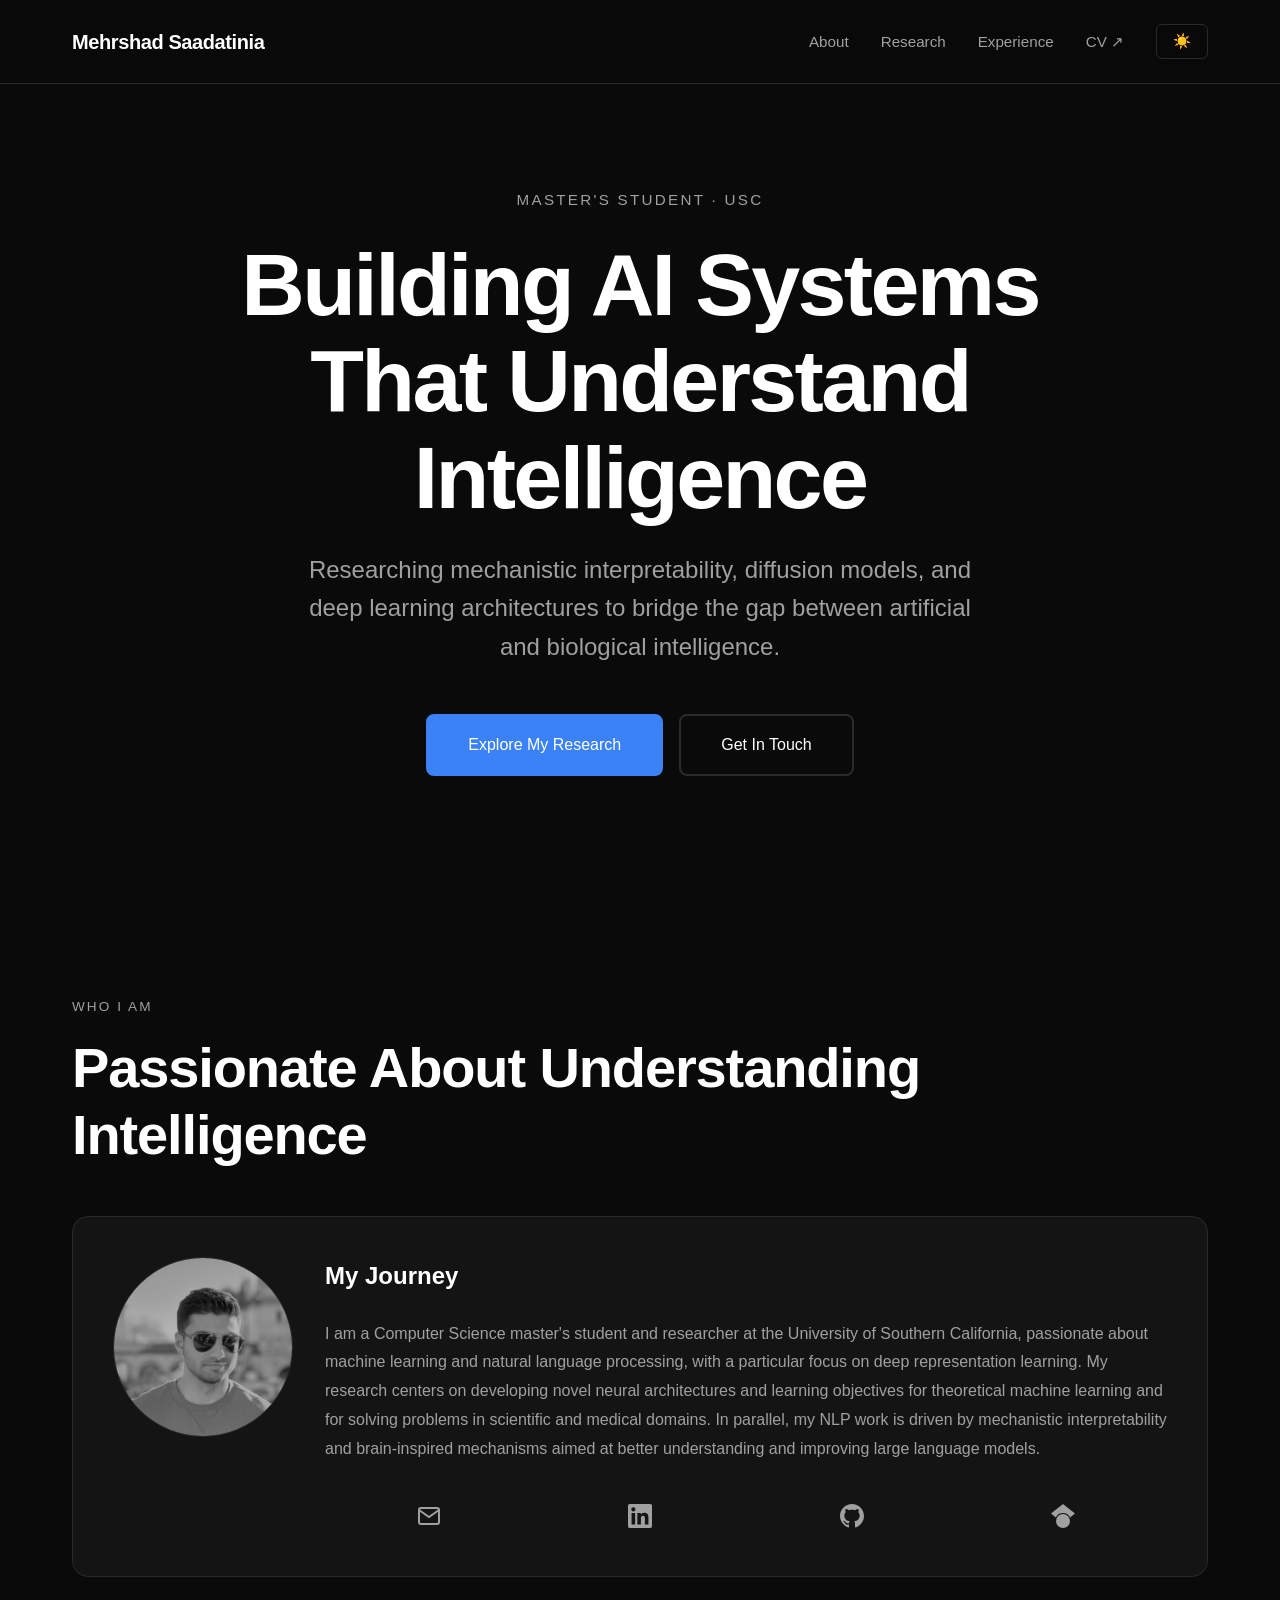
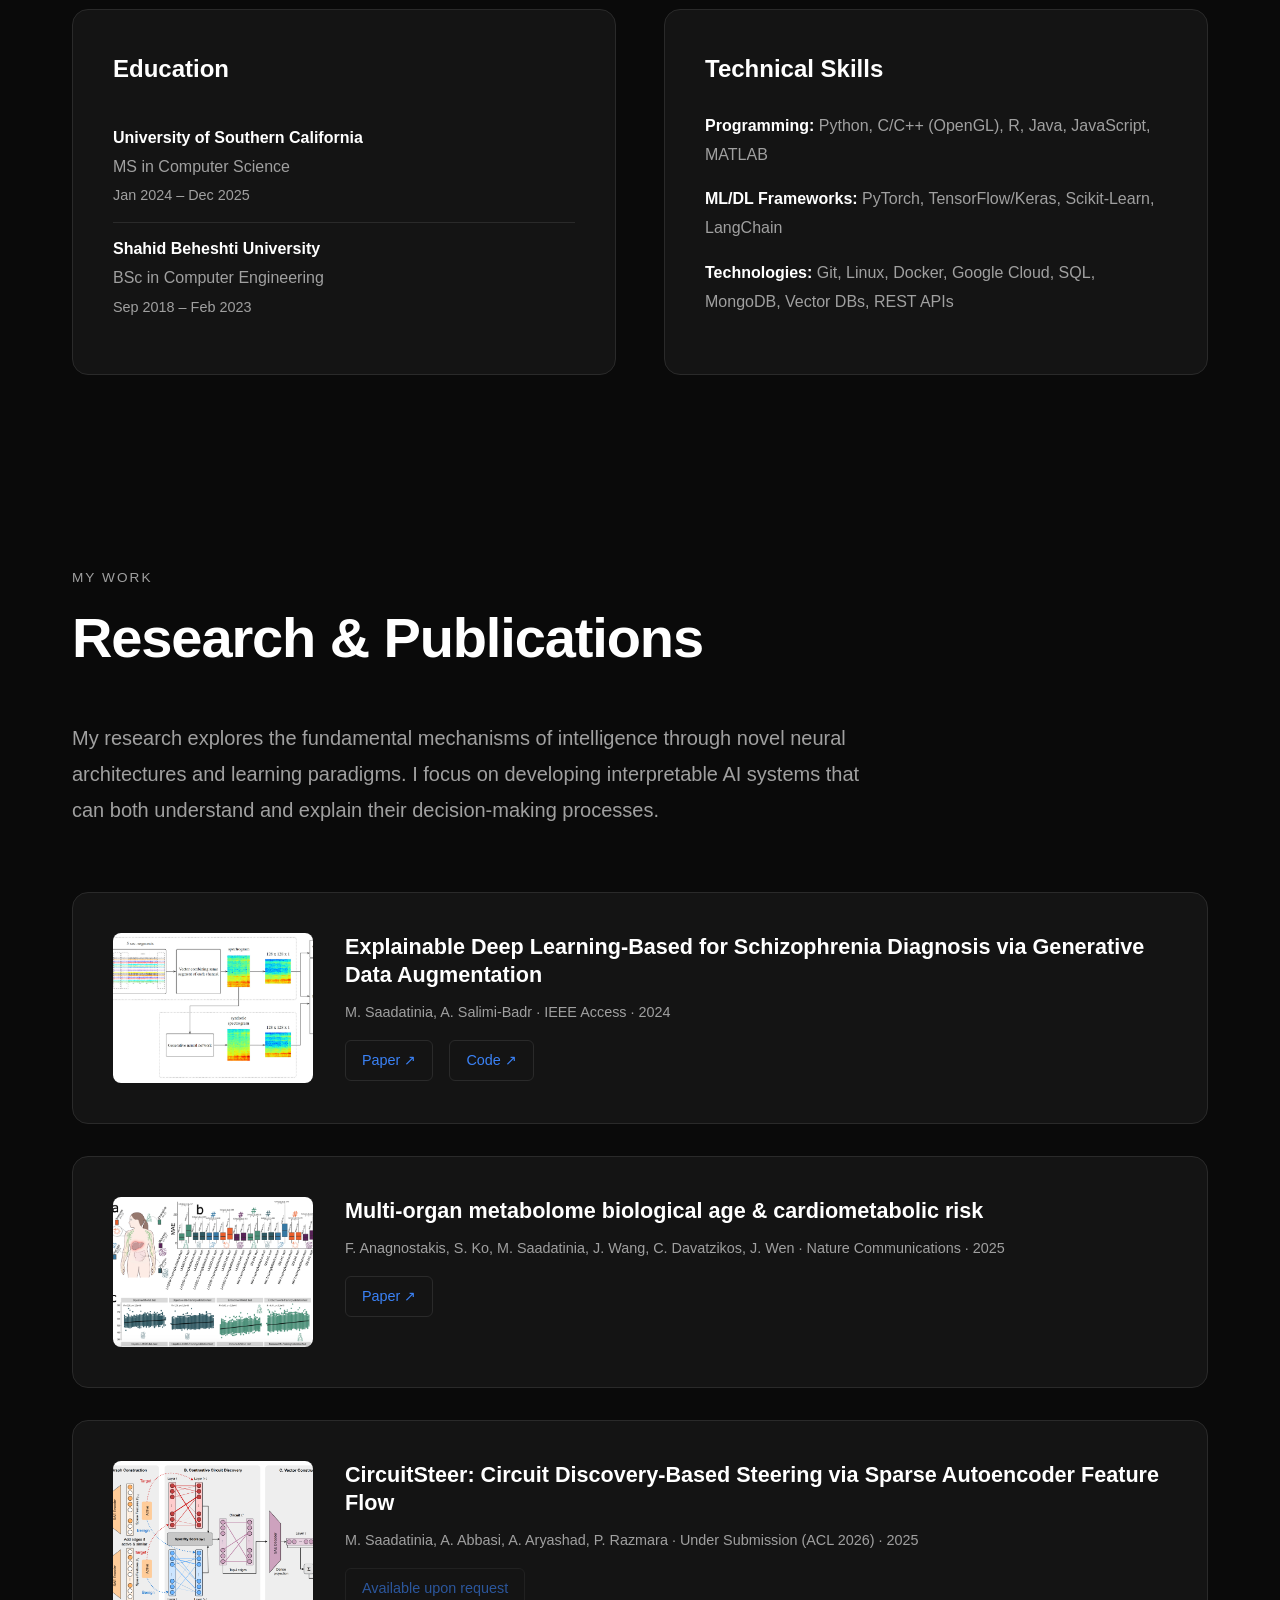
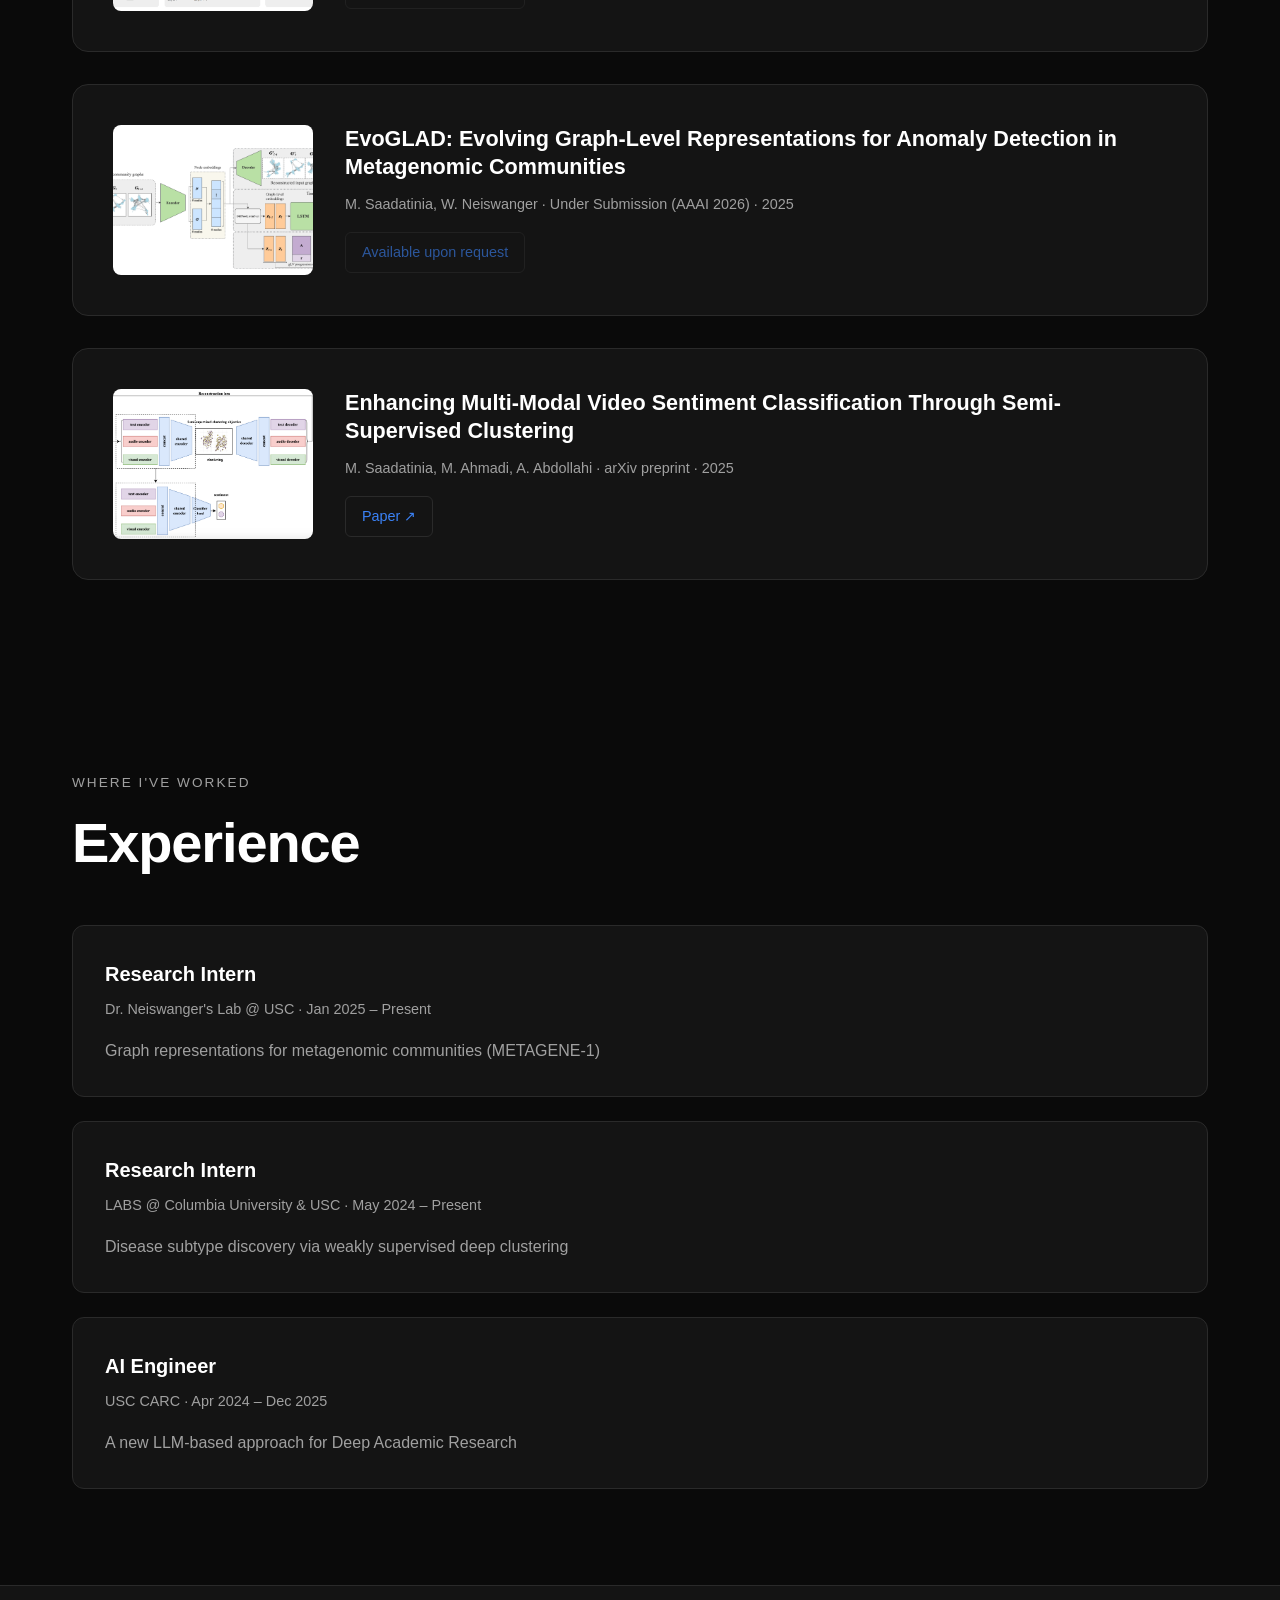
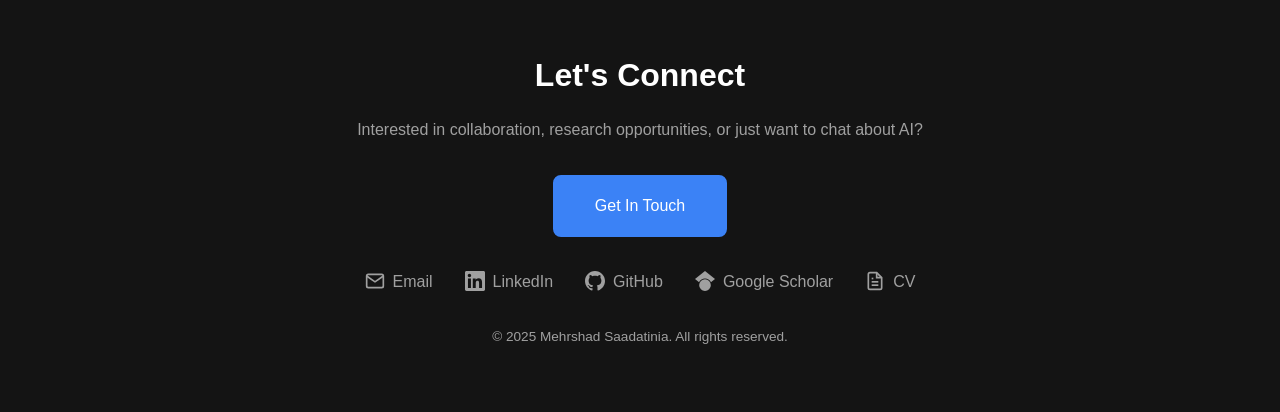
==== index.html @ a5a42f1a "edit" ====
<!doctype html>
<html lang="en">
<head>
  <meta charset="utf-8" />
  <meta name="viewport" content="width=device-width, initial-scale=1" />
  <title>Mehrshad Saadatinia - AI Researcher</title>
  <meta name="description" content="PhD student at USC working on mechanistic interpretability, diffusion models, and deep learning for healthcare." />
  <style>
    * {
      margin: 0;
      padding: 0;
      box-sizing: border-box;
    }

    :root {
      --bg: #0a0a0a;
      --bg-card: #141414;
      --text: #ffffff;
      --text-muted: #a0a0a0;
      --accent: #3b82f6;
      --border: #2a2a2a;
    }

    [data-theme="light"] {
      --bg: #ffffff;
      --bg-card: #f9fafb;
      --text: #0a0a0a;
      --text-muted: #6b7280;
      --accent: #2563eb;
      --border: #e5e7eb;
    }

    html {
      scroll-behavior: smooth;
    }

    body {
      background: var(--bg);
      color: var(--text);
      font-family: -apple-system, BlinkMacSystemFont, 'Segoe UI', Roboto, 'Helvetica Neue', Arial, sans-serif;
      line-height: 1.6;
      overflow-x: hidden;
    }

    /* Navigation */
    nav {
      position: fixed;
      top: 0;
      left: 0;
      right: 0;
      background: rgba(10, 10, 10, 0.95);
      backdrop-filter: blur(10px);
      border-bottom: 1px solid var(--border);
      z-index: 1000;
      padding: 1.5rem 0;
    }

    .nav-container {
      max-width: 1200px;
      margin: 0 auto;
      padding: 0 2rem;
      display: flex;
      justify-content: space-between;
      align-items: center;
    }

    .logo {
      font-size: 1.25rem;
      font-weight: 600;
      color: var(--text);
      text-decoration: none;
      letter-spacing: -0.02em;
    }

    .nav-links {
      display: flex;
      gap: 2rem;
      list-style: none;
    }

    .nav-links a {
      color: var(--text-muted);
      text-decoration: none;
      font-size: 0.95rem;
      transition: color 0.2s;
    }

    .nav-links a:hover {
      color: var(--text);
    }

    .theme-toggle {
      background: transparent;
      border: 1px solid var(--border);
      color: var(--text-muted);
      padding: 0.5rem 1rem;
      border-radius: 6px;
      cursor: pointer;
      font-size: 0.9rem;
      transition: all 0.3s;
      display: flex;
      align-items: center;
      gap: 0.5rem;
    }

    .theme-toggle:hover {
      color: var(--text);
      border-color: var(--text);
    }

    /* Hero Section */
    .hero {
      min-height: 100vh;
      display: flex;
      align-items: center;
      justify-content: center;
      padding: 8rem 2rem 4rem;
      text-align: center;
    }

    .hero-content {
      max-width: 900px;
    }

    .hero-label {
      color: var(--text-muted);
      font-size: 0.95rem;
      text-transform: uppercase;
      letter-spacing: 0.15em;
      margin-bottom: 1.5rem;
    }

    .hero h1 {
      font-size: clamp(3rem, 8vw, 5.5rem);
      font-weight: 700;
      line-height: 1.1;
      margin-bottom: 1.5rem;
      letter-spacing: -0.03em;
    }

    .hero-subtitle {
      font-size: clamp(1.1rem, 2.5vw, 1.5rem);
      color: var(--text-muted);
      line-height: 1.6;
      margin-bottom: 3rem;
      max-width: 700px;
      margin-left: auto;
      margin-right: auto;
    }

    .cta-buttons {
      display: flex;
      gap: 1rem;
      justify-content: center;
      flex-wrap: wrap;
    }

    .btn {
      padding: 1rem 2.5rem;
      font-size: 1rem;
      font-weight: 500;
      border-radius: 8px;
      text-decoration: none;
      transition: all 0.3s;
      display: inline-block;
    }

    .btn-primary {
      background: var(--accent);
      color: white;
      border: 2px solid var(--accent);
    }

    .btn-primary:hover {
      background: transparent;
      color: var(--accent);
    }

    .btn-secondary {
      background: transparent;
      color: var(--text);
      border: 2px solid var(--border);
    }

    .btn-secondary:hover {
      border-color: var(--text);
    }

    /* Section Styles */
    section {
      padding: 6rem 2rem;
      max-width: 1200px;
      margin: 0 auto;
    }

    .section-label {
      color: var(--text-muted);
      font-size: 0.85rem;
      text-transform: uppercase;
      letter-spacing: 0.15em;
      margin-bottom: 1rem;
    }

    .section-title {
      font-size: clamp(2rem, 5vw, 3.5rem);
      font-weight: 700;
      line-height: 1.2;
      margin-bottom: 3rem;
      letter-spacing: -0.02em;
    }

    /* About Section */
    .about-grid {
      display: grid;
      grid-template-columns: 1fr 1fr;
      gap: 3rem;
      margin-top: 3rem;
    }

    .about-card {
      background: var(--bg-card);
      border: 1px solid var(--border);
      border-radius: 16px;
      padding: 2.5rem;
    }

    .about-card h3 {
      font-size: 1.5rem;
      margin-bottom: 1.5rem;
      font-weight: 600;
    }

    .about-card p, .about-card ul {
      color: var(--text-muted);
      line-height: 1.8;
    }

    .about-card ul {
      list-style: none;
    }

    .about-card li {
      padding: 0.75rem 0;
      border-bottom: 1px solid var(--border);
    }

    .about-card li:last-child {
      border-bottom: none;
    }

    .about-card strong {
      color: var(--text);
    }

    .links-grid {
      display: grid;
      grid-template-columns: repeat(auto-fit, minmax(50px, 1fr));
      gap: 0.25rem;
      margin-top: 2rem;
      justify-items: center;
    }

    .link-chip {
      background: transparent;
      border: none;
      padding: 0.5rem;
      border-radius: 8px;
      text-align: center;
      text-decoration: none;
      color: var(--text-muted);
      font-size: 0.9rem;
      transition: all 0.3s;
      display: inline-flex;
      align-items: center;
      justify-content: center;
    }

    .link-chip:hover {
      color: var(--accent);
      transform: translateY(-2px);
    }

    .link-chip svg {
      flex-shrink: 0;
    }

    /* Research Section */
    .research-intro {
      font-size: 1.25rem;
      color: var(--text-muted);
      line-height: 1.8;
      margin-bottom: 4rem;
      max-width: 800px;
    }

    .publications-grid {
      display: grid;
      gap: 2rem;
    }

    .publication-card {
      background: var(--bg-card);
      border: 1px solid var(--border);
      border-radius: 16px;
      padding: 2.5rem;
      display: grid;
      grid-template-columns: 200px 1fr;
      gap: 2rem;
      transition: all 0.3s;
    }

    .publication-card:hover {
      border-color: var(--accent);
      transform: translateY(-4px);
    }

    .pub-thumbnail {
      width: 100%;
      height: 150px;
      object-fit: cover;
      border-radius: 8px;
      background: var(--bg);
    }

    .pub-content h3 {
      font-size: 1.35rem;
      margin-bottom: 0.75rem;
      line-height: 1.3;
    }

    .pub-meta {
      color: var(--text-muted);
      font-size: 0.9rem;
      margin-bottom: 1rem;
    }

    .pub-links {
      display: flex;
      gap: 1rem;
      flex-wrap: wrap;
    }

    .pub-link {
      color: var(--accent);
      text-decoration: none;
      font-size: 0.9rem;
      padding: 0.5rem 1rem;
      border: 1px solid var(--border);
      border-radius: 6px;
      transition: all 0.3s;
    }

    .pub-link:hover {
      border-color: var(--accent);
      background: rgba(59, 130, 246, 0.1);
    }

    /* Experience Section */
    .experience-grid {
      display: grid;
      gap: 1.5rem;
      margin-top: 3rem;
    }

    .experience-item {
      background: var(--bg-card);
      border: 1px solid var(--border);
      border-radius: 12px;
      padding: 2rem;
    }

    .experience-item h3 {
      font-size: 1.25rem;
      margin-bottom: 0.5rem;
    }

    .experience-meta {
      color: var(--text-muted);
      font-size: 0.9rem;
      margin-bottom: 1rem;
    }

    .experience-description {
      color: var(--text-muted);
      line-height: 1.7;
    }

    /* Footer */
    footer {
      background: var(--bg-card);
      border-top: 1px solid var(--border);
      padding: 4rem 2rem;
      text-align: center;
    }

    .footer-content {
      max-width: 1200px;
      margin: 0 auto;
    }

    .footer-title {
      font-size: 2rem;
      margin-bottom: 1rem;
    }

    .footer-subtitle {
      color: var(--text-muted);
      margin-bottom: 2rem;
    }

    .footer-links {
      display: flex;
      gap: 2rem;
      justify-content: center;
      flex-wrap: wrap;
      margin: 2rem 0;
      align-items: center;
    }

    .footer-links a {
      color: var(--text-muted);
      text-decoration: none;
      transition: color 0.3s;
      display: flex;
      align-items: center;
      gap: 0.5rem;
    }

    .footer-links a:hover {
      color: var(--accent);
    }

    .copyright {
      color: var(--text-muted);
      font-size: 0.85rem;
      margin-top: 2rem;
    }

    /* Mobile Responsive */
    @media (max-width: 768px) {
      .nav-links {
        display: none;
      }

      .theme-toggle {
        margin-left: auto;
      }

      .about-grid {
        grid-template-columns: 1fr;
      }

      .about-card > div[style*="grid-template-columns"] {
        grid-template-columns: 1fr !important;
        text-align: center;
      }

      .about-card img {
        margin: 0 auto;
        max-width: 150px;
      }

      .publication-card {
        grid-template-columns: 1fr;
      }

      .hero {
        padding: 6rem 1.5rem 3rem;
      }

      section {
        padding: 4rem 1.5rem;
      }

      .links-grid {
        grid-template-columns: repeat(2, 1fr);
      }
    }

    /* Smooth transitions */
    * {
      transition: background-color 0.3s, border-color 0.3s;
    }

    /* Scroll animations */
    @keyframes fadeInUp {
      from {
        opacity: 0;
        transform: translateY(30px);
      }
      to {
        opacity: 1;
        transform: translateY(0);
      }
    }

    .fade-in {
      animation: fadeInUp 0.8s ease-out;
    }
  </style>
</head>
<body>
  <!-- Navigation -->
  <nav>
    <div class="nav-container">
      <a href="#" class="logo">Mehrshad Saadatinia</a>
      <div style="display: flex; align-items: center; gap: 2rem;">
        <ul class="nav-links">
          <li><a href="#about">About</a></li>
          <li><a href="#research">Research</a></li>
          <li><a href="#experience">Experience</a></li>
          <li><a href="assets/CV_MehrshadSaadatinia.pdf" target="_blank">CV ↗</a></li>
        </ul>
        <button class="theme-toggle" id="themeToggle" aria-label="Toggle theme">
          <span id="themeIcon">☀️</span>
        </button>
      </div>
    </div>
  </nav>

  <!-- Hero Section -->
  <section class="hero">
    <div class="hero-content fade-in">
      <div class="hero-label">MASTER'S STUDENT · USC</div>
      <h1>Building AI Systems That Understand Intelligence</h1>
      <p class="hero-subtitle">
        Researching mechanistic interpretability, diffusion models, and deep learning architectures 
        to bridge the gap between artificial and biological intelligence.
      </p>
      <div class="cta-buttons">
        <a href="#research" class="btn btn-primary">Explore My Research</a>
        <a href="/cdn-cgi/l/email-protection#483b29292c293c2126083d3b2b662d2c3d" class="btn btn-secondary">Get In Touch</a>
      </div>
    </div>
  </section>

  <!-- About Section -->
  <section id="about">
    <div class="section-label">WHO I AM</div>
    <h2 class="section-title">Passionate About Understanding Intelligence</h2>
    
    <div class="about-grid">
      <div class="about-card" style="grid-column: 1 / -1;">
        <div style="display: grid; grid-template-columns: 180px 1fr; gap: 2rem; align-items: start;">
          <img src="assets/headshot.jpg" alt="Mehrshad Saadatinia" style="width: 100%; aspect-ratio: 1; object-fit: cover; border-radius: 50%; border: 1px solid var(--border); filter: grayscale(100%);" />
          <div>
            <h3 style="margin-top: 0;">My Journey</h3>
            <p>
              I am a Computer Science master's student and researcher at the University of Southern California, passionate about machine learning and natural language processing, with a particular focus on deep representation learning. My research centers on developing novel neural architectures and learning objectives for theoretical machine learning and for solving problems in scientific and medical domains. In parallel, my NLP work is driven by mechanistic interpretability and brain-inspired mechanisms aimed at better understanding and improving large language models.
            </p>
            <div class="links-grid">
              <a href="/cdn-cgi/l/email-protection#196a78787d786d7077596c6a7a377c7d6c" class="link-chip" title="Email">
                <svg width="24" height="24" viewBox="0 0 24 24" fill="none" stroke="currentColor" stroke-width="2">
                  <path d="M4 4h16c1.1 0 2 .9 2 2v12c0 1.1-.9 2-2 2H4c-1.1 0-2-.9-2-2V6c0-1.1.9-2 2-2z"></path>
                  <polyline points="22,6 12,13 2,6"></polyline>
                </svg>
              </a>
              <a href="https://www.linkedin.com/in/mehrshad-saadatinia-a1bb1b19a/" target="_blank" class="link-chip" title="LinkedIn">
                <svg width="24" height="24" viewBox="0 0 24 24" fill="currentColor">
                  <path d="M20.447 20.452h-3.554v-5.569c0-1.328-.027-3.037-1.852-3.037-1.853 0-2.136 1.445-2.136 2.939v5.667H9.351V9h3.414v1.561h.046c.477-.9 1.637-1.85 3.37-1.85 3.601 0 4.267 2.37 4.267 5.455v6.286zM5.337 7.433c-1.144 0-2.063-.926-2.063-2.065 0-1.138.92-2.063 2.063-2.063 1.14 0 2.064.925 2.064 2.063 0 1.139-.925 2.065-2.064 2.065zm1.782 13.019H3.555V9h3.564v11.452zM22.225 0H1.771C.792 0 0 .774 0 1.729v20.542C0 23.227.792 24 1.771 24h20.451C23.2 24 24 23.227 24 22.271V1.729C24 .774 23.2 0 22.222 0h.003z"/>
                </svg>
              </a>
              <a href="https://github.com/mehrshad-sdtn" target="_blank" class="link-chip" title="GitHub">
                <svg width="24" height="24" viewBox="0 0 24 24" fill="currentColor">
                  <path d="M12 0c-6.626 0-12 5.373-12 12 0 5.302 3.438 9.8 8.207 11.387.599.111.793-.261.793-.577v-2.234c-3.338.726-4.033-1.416-4.033-1.416-.546-1.387-1.333-1.756-1.333-1.756-1.089-.745.083-.729.083-.729 1.205.084 1.839 1.237 1.839 1.237 1.07 1.834 2.807 1.304 3.492.997.107-.775.418-1.305.762-1.604-2.665-.305-5.467-1.334-5.467-5.931 0-1.311.469-2.381 1.236-3.221-.124-.303-.535-1.524.117-3.176 0 0 1.008-.322 3.301 1.23.957-.266 1.983-.399 3.003-.404 1.02.005 2.047.138 3.006.404 2.291-1.552 3.297-1.23 3.297-1.23.653 1.653.242 2.874.118 3.176.77.84 1.235 1.911 1.235 3.221 0 4.609-2.807 5.624-5.479 5.921.43.372.823 1.102.823 2.222v3.293c0 .319.192.694.801.576 4.765-1.589 8.199-6.086 8.199-11.386 0-6.627-5.373-12-12-12z"/>
                </svg>
              </a>
              <a href="https://scholar.google.com/citations?user=ZZhMlLYAAAAJ&hl=en" target="_blank" class="link-chip" title="Google Scholar">
                <svg width="24" height="24" viewBox="0 0 24 24" fill="currentColor">
                  <path d="M12 24a7 7 0 1 1 0-14 7 7 0 0 1 0 14zm0-24L0 9.5l4.838 3.94A8 8 0 0 1 12 9a8 8 0 0 1 7.162 4.44L24 9.5z"/>
                </svg>
              </a>
            </div>
          </div>
        </div>
      </div>
    </div>

    <div class="about-grid" style="margin-top: 2rem;">
      <div class="about-card">
        <h3>Education</h3>
        <ul>
          <li>
            <strong>University of Southern California</strong><br>
            MS in Computer Science<br>
            <span style="color: var(--text-muted); font-size: 0.9rem;">Jan 2024 – Dec 2025</span>
          </li>
          <li>
            <strong>Shahid Beheshti University</strong><br>
            BSc in Computer Engineering<br>
            <span style="color: var(--text-muted); font-size: 0.9rem;">Sep 2018 – Feb 2023</span>
          </li>
        </ul>
      </div>

      <div class="about-card">
        <h3>Technical Skills</h3>
        <p>
          <strong>Programming:</strong> Python, C/C++ (OpenGL), R, Java, JavaScript, MATLAB
        </p>
        <p style="margin-top: 1rem;">
          <strong>ML/DL Frameworks:</strong> PyTorch, TensorFlow/Keras, Scikit-Learn, LangChain
        </p>
        <p style="margin-top: 1rem;">
          <strong>Technologies:</strong> Git, Linux, Docker, Google Cloud, SQL, MongoDB, Vector DBs, REST APIs
        </p>
      </div>
    </div>
  </section>

  <!-- Research Section -->
  <section id="research">
    <div class="section-label">MY WORK</div>
    <h2 class="section-title">Research & Publications</h2>
    
    <p class="research-intro">
      My research explores the fundamental mechanisms of intelligence through novel neural 
      architectures and learning paradigms. I focus on developing interpretable AI systems 
      that can both understand and explain their decision-making processes.
    </p>

    <div class="publications-grid">
      <article class="publication-card">
        <img class="pub-thumbnail" src="assets/one.png" alt="Schizophrenia diagnosis research" />
        <div class="pub-content">
          <h3>Explainable Deep Learning-Based for Schizophrenia Diagnosis via Generative Data Augmentation</h3>
          <div class="pub-meta">
            M. Saadatinia, A. Salimi-Badr · IEEE Access · 2024
          </div>
          <div class="pub-links">
            <a href="https://ieeexplore.ieee.org/stamp/stamp.jsp?arnumber=10599257" target="_blank" class="pub-link">Paper ↗</a>
            <a href="https://github.com/mehrshad-sdtn/schizo-detector" target="_blank" class="pub-link">Code ↗</a>
          </div>
        </div>
      </article>

      <article class="publication-card">
        <img class="pub-thumbnail" src="assets/two.png" alt="Nature Communications research" />
        <div class="pub-content">
          <h3>Multi-organ metabolome biological age & cardiometabolic risk</h3>
          <div class="pub-meta">
            F. Anagnostakis, S. Ko, M. Saadatinia, J. Wang, C. Davatzikos, J. Wen · Nature Communications · 2025
          </div>
          <div class="pub-links">
            <a href="https://www.nature.com/articles/s41467-025-59964-z" target="_blank" class="pub-link">Paper ↗</a>
          </div>
        </div>
      </article>

      <article class="publication-card">
        <img class="pub-thumbnail" src="assets/five.png" alt="CircuitSteer research" />
        <div class="pub-content">
          <h3>CircuitSteer: Circuit Discovery-Based Steering via Sparse Autoencoder Feature Flow</h3>
          <div class="pub-meta">
            M. Saadatinia, A. Abbasi, A. Aryashad, P. Razmara · Under Submission (ACL 2026) · 2025
          </div>
          <div class="pub-links">
            <span class="pub-link" style="cursor: default; opacity: 0.6;">Available upon request</span>
          </div>
        </div>
      </article>

      <article class="publication-card">
        <img class="pub-thumbnail" src="assets/four.png" alt="EvoGLAD research" />
        <div class="pub-content">
          <h3>EvoGLAD: Evolving Graph-Level Representations for Anomaly Detection in Metagenomic Communities</h3>
          <div class="pub-meta">
            M. Saadatinia, W. Neiswanger · Under Submission (AAAI 2026) · 2025
          </div>
          <div class="pub-links">
            <span class="pub-link" style="cursor: default; opacity: 0.6;">Available upon request</span>
          </div>
        </div>
      </article>

      <article class="publication-card">
        <img class="pub-thumbnail" src="assets/three.png" alt="Video sentiment classification" />
        <div class="pub-content">
          <h3>Enhancing Multi-Modal Video Sentiment Classification Through Semi-Supervised Clustering</h3>
          <div class="pub-meta">
            M. Saadatinia, M. Ahmadi, A. Abdollahi · arXiv preprint · 2025
          </div>
          <div class="pub-links">
            <a href="https://arxiv.org/pdf/2501.06475" target="_blank" class="pub-link">Paper ↗</a>
          </div>
        </div>
      </article>
    </div>
  </section>

  <!-- Experience Section -->
  <section id="experience">
    <div class="section-label">WHERE I'VE WORKED</div>
    <h2 class="section-title">Experience</h2>

    <div class="experience-grid">
      <div class="experience-item">
        <h3>Research Intern</h3>
        <div class="experience-meta">Dr. Neiswanger's Lab @ USC · Jan 2025 – Present</div>
        <p class="experience-description">
          Graph representations for metagenomic communities (METAGENE-1)
        </p>
      </div>

      <div class="experience-item">
        <h3>Research Intern</h3>
        <div class="experience-meta">LABS @ Columbia University & USC · May 2024 – Present</div>
        <p class="experience-description">
          Disease subtype discovery via weakly supervised deep clustering
        </p>
      </div>

      <div class="experience-item">
        <h3>AI Engineer</h3>
        <div class="experience-meta">USC CARC · Apr 2024 – Dec 2025</div>
        <p class="experience-description">
          A new LLM-based approach for Deep Academic Research
        </p>
      </div>
    </div>
  </section>

  <!-- Footer -->
  <footer>
    <div class="footer-content">
      <h2 class="footer-title">Let's Connect</h2>
      <p class="footer-subtitle">
        Interested in collaboration, research opportunities, or just want to chat about AI?
      </p>
      <a href="/cdn-cgi/l/email-protection#8af9ebebeeebfee3e4cafff9e9a4efeeff" class="btn btn-primary">Get In Touch</a>
      
      <div class="footer-links">
        <a href="/cdn-cgi/l/email-protection#b6c5d7d7d2d7c2dfd8f6c3c5d598d3d2c3" title="Email">
          <svg width="20" height="20" viewBox="0 0 24 24" fill="none" stroke="currentColor" stroke-width="2">
            <path d="M4 4h16c1.1 0 2 .9 2 2v12c0 1.1-.9 2-2 2H4c-1.1 0-2-.9-2-2V6c0-1.1.9-2 2-2z"></path>
            <polyline points="22,6 12,13 2,6"></polyline>
          </svg>
          <span>Email</span>
        </a>
        <a href="https://www.linkedin.com/in/mehrshad-saadatinia-a1bb1b19a/" target="_blank" title="LinkedIn">
          <svg width="20" height="20" viewBox="0 0 24 24" fill="currentColor">
            <path d="M20.447 20.452h-3.554v-5.569c0-1.328-.027-3.037-1.852-3.037-1.853 0-2.136 1.445-2.136 2.939v5.667H9.351V9h3.414v1.561h.046c.477-.9 1.637-1.85 3.37-1.85 3.601 0 4.267 2.37 4.267 5.455v6.286zM5.337 7.433c-1.144 0-2.063-.926-2.063-2.065 0-1.138.92-2.063 2.063-2.063 1.14 0 2.064.925 2.064 2.063 0 1.139-.925 2.065-2.064 2.065zm1.782 13.019H3.555V9h3.564v11.452zM22.225 0H1.771C.792 0 0 .774 0 1.729v20.542C0 23.227.792 24 1.771 24h20.451C23.2 24 24 23.227 24 22.271V1.729C24 .774 23.2 0 22.222 0h.003z"/>
          </svg>
          <span>LinkedIn</span>
        </a>
        <a href="https://github.com/mehrshad-sdtn" target="_blank" title="GitHub">
          <svg width="20" height="20" viewBox="0 0 24 24" fill="currentColor">
            <path d="M12 0c-6.626 0-12 5.373-12 12 0 5.302 3.438 9.8 8.207 11.387.599.111.793-.261.793-.577v-2.234c-3.338.726-4.033-1.416-4.033-1.416-.546-1.387-1.333-1.756-1.333-1.756-1.089-.745.083-.729.083-.729 1.205.084 1.839 1.237 1.839 1.237 1.07 1.834 2.807 1.304 3.492.997.107-.775.418-1.305.762-1.604-2.665-.305-5.467-1.334-5.467-5.931 0-1.311.469-2.381 1.236-3.221-.124-.303-.535-1.524.117-3.176 0 0 1.008-.322 3.301 1.23.957-.266 1.983-.399 3.003-.404 1.02.005 2.047.138 3.006.404 2.291-1.552 3.297-1.23 3.297-1.23.653 1.653.242 2.874.118 3.176.77.84 1.235 1.911 1.235 3.221 0 4.609-2.807 5.624-5.479 5.921.43.372.823 1.102.823 2.222v3.293c0 .319.192.694.801.576 4.765-1.589 8.199-6.086 8.199-11.386 0-6.627-5.373-12-12-12z"/>
          </svg>
          <span>GitHub</span>
        </a>
        <a href="https://scholar.google.com/citations?user=ZZhMlLYAAAAJ&hl=en" target="_blank" title="Google Scholar">
          <svg width="20" height="20" viewBox="0 0 24 24" fill="currentColor">
            <path d="M12 24a7 7 0 1 1 0-14 7 7 0 0 1 0 14zm0-24L0 9.5l4.838 3.94A8 8 0 0 1 12 9a8 8 0 0 1 7.162 4.44L24 9.5z"/>
          </svg>
          <span>Google Scholar</span>
        </a>
        <a href="assets/CV_MehrshadSaadatinia.pdf" target="_blank" title="CV">
          <svg width="20" height="20" viewBox="0 0 24 24" fill="none" stroke="currentColor" stroke-width="2">
            <path d="M14 2H6a2 2 0 0 0-2 2v16a2 2 0 0 0 2 2h12a2 2 0 0 0 2-2V8z"></path>
            <polyline points="14,2 14,8 20,8"></polyline>
            <line x1="16" y1="13" x2="8" y2="13"></line>
            <line x1="16" y1="17" x2="8" y2="17"></line>
            <polyline points="10,9 9,9 8,9"></polyline>
          </svg>
          <span>CV</span>
        </a>
      </div>

      <div class="copyright">
        © 2025 Mehrshad Saadatinia. All rights reserved.
      </div>
    </div>
  </footer>

  <script data-cfasync="false" src="/cdn-cgi/scripts/5c5dd728/cloudflare-static/email-decode.min.js"></script><script>
    document.addEventListener('DOMContentLoaded', () => {
      // Theme toggle functionality
      const themeToggle = document.getElementById('themeToggle');
      const themeIcon = document.getElementById('themeIcon');
      const html = document.documentElement;

      // Load saved theme preference or default to dark
      const savedTheme = localStorage.getItem('theme') || 'dark';
      html.setAttribute('data-theme', savedTheme);
      themeIcon.textContent = savedTheme === 'dark' ? '☀️' : '🌙';

      themeToggle.addEventListener('click', () => {
        const currentTheme = html.getAttribute('data-theme');
        const newTheme = currentTheme === 'dark' ? 'light' : 'dark';
        
        html.setAttribute('data-theme', newTheme);
        themeIcon.textContent = newTheme === 'dark' ? '☀️' : '🌙';
        
        // Save preference
        localStorage.setItem('theme', newTheme);
      });
    });

    // Smooth scroll for anchor links
    document.querySelectorAll('a[href^="#"]').forEach(anchor => {
      anchor.addEventListener('click', function (e) {
        e.preventDefault();
        const target = document.querySelector(this.getAttribute('href'));
        if (target) {
          target.scrollIntoView({
            behavior: 'smooth',
            block: 'start'
          });
        }
      });
    });

    // Add fade-in animation on scroll
    const observerOptions = {
      threshold: 0.1,
      rootMargin: '0px 0px -100px 0px'
    };
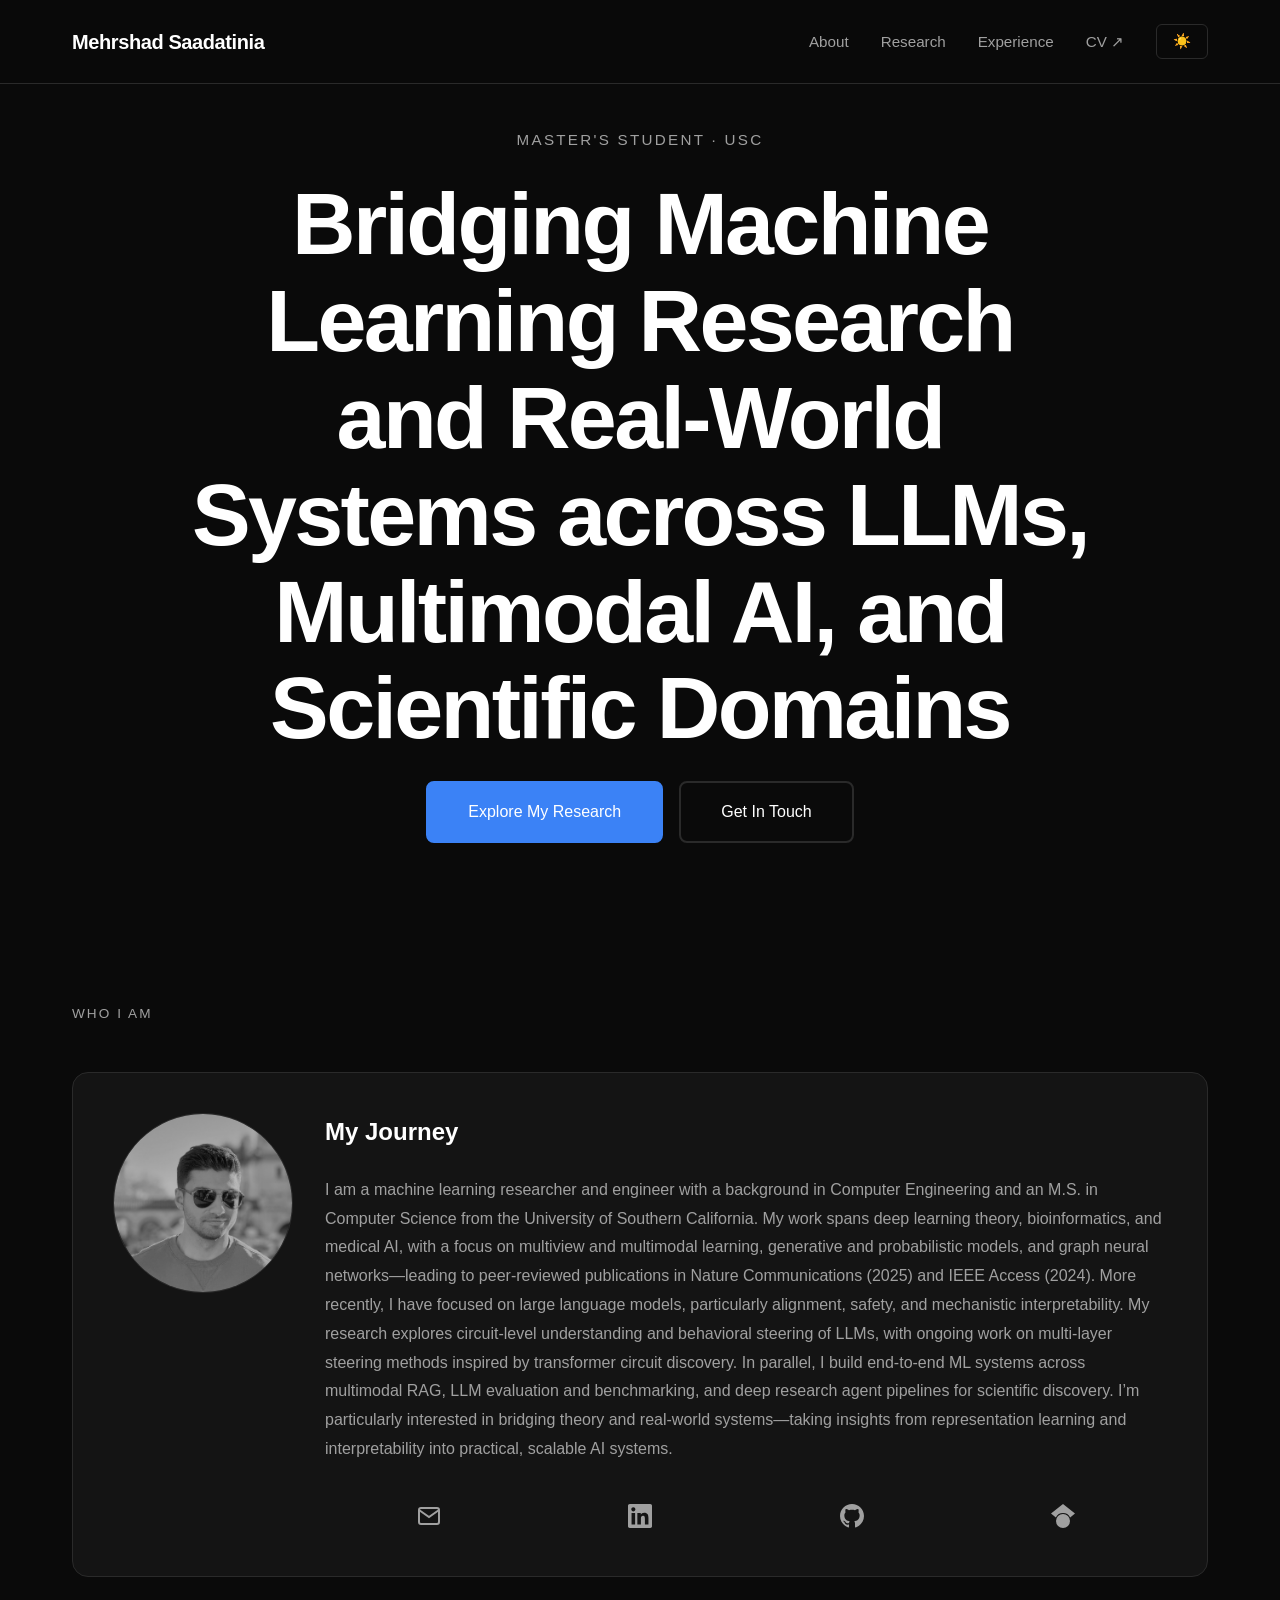
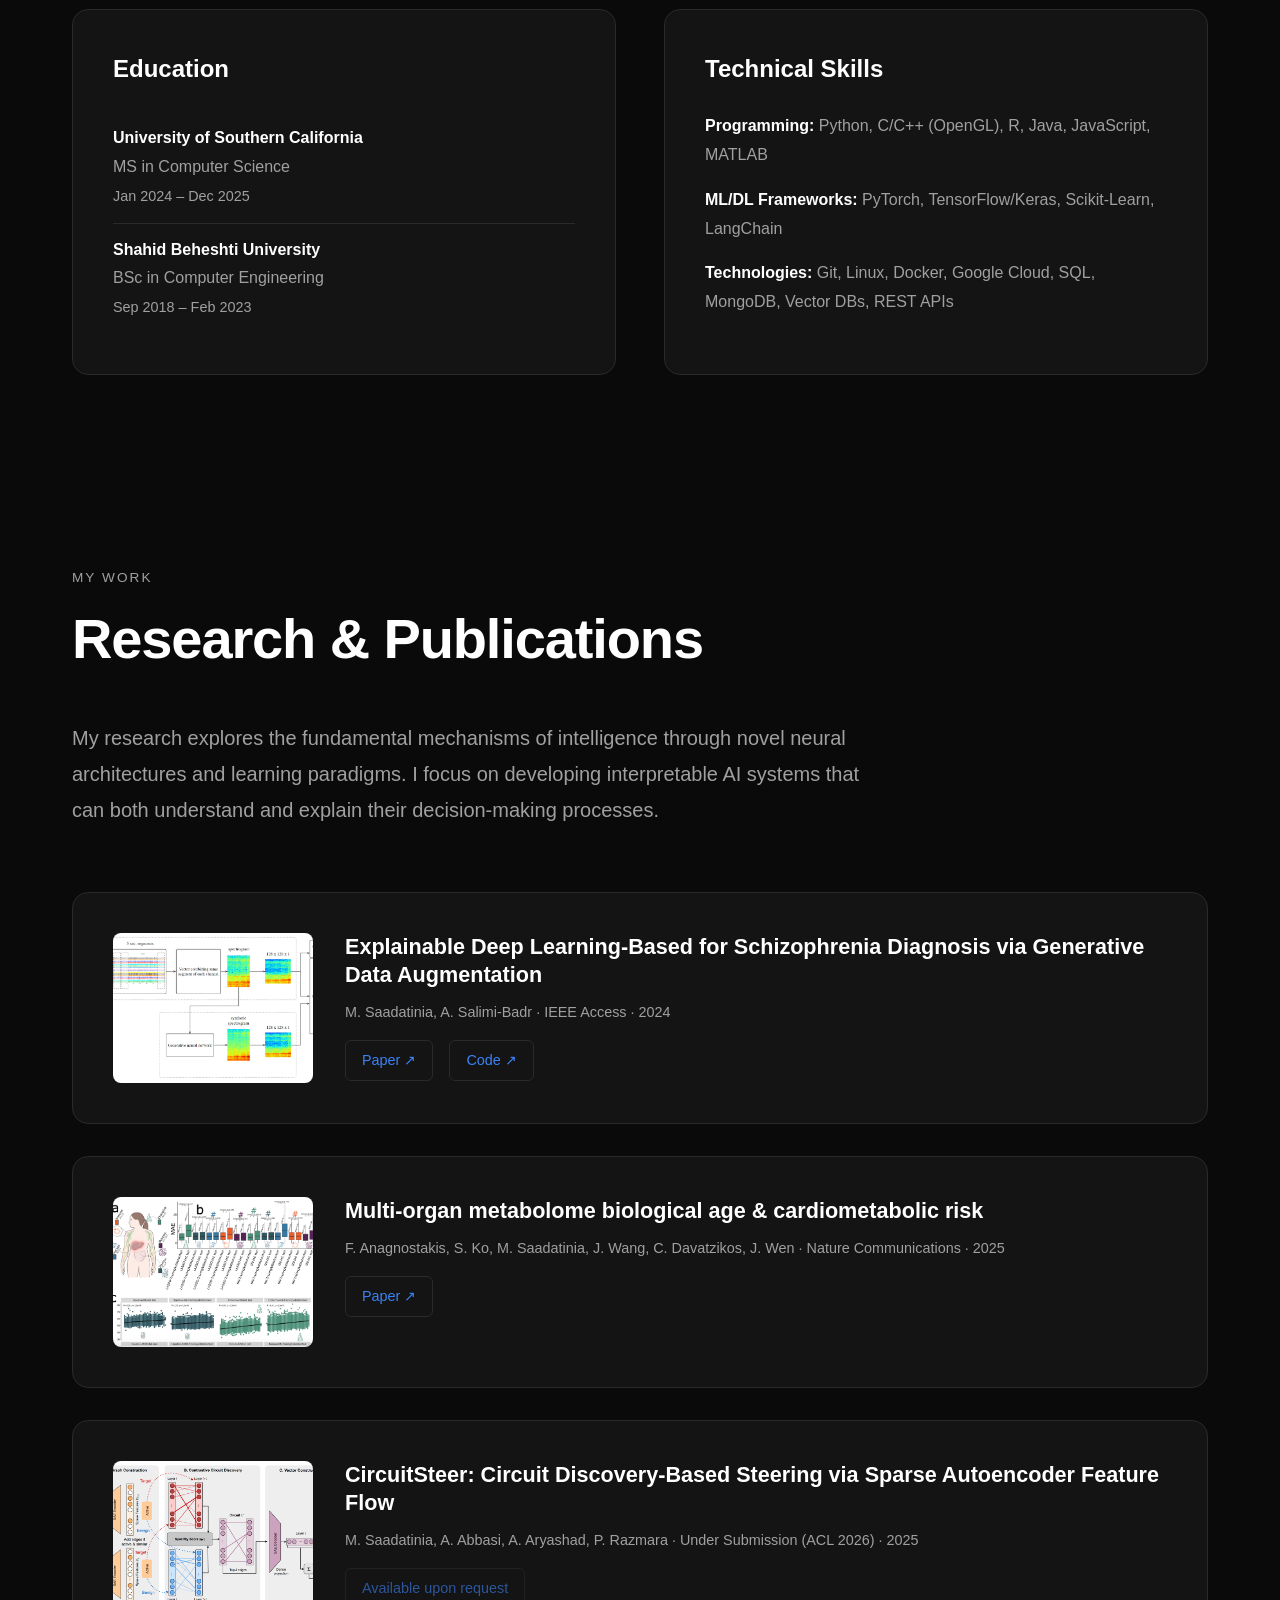
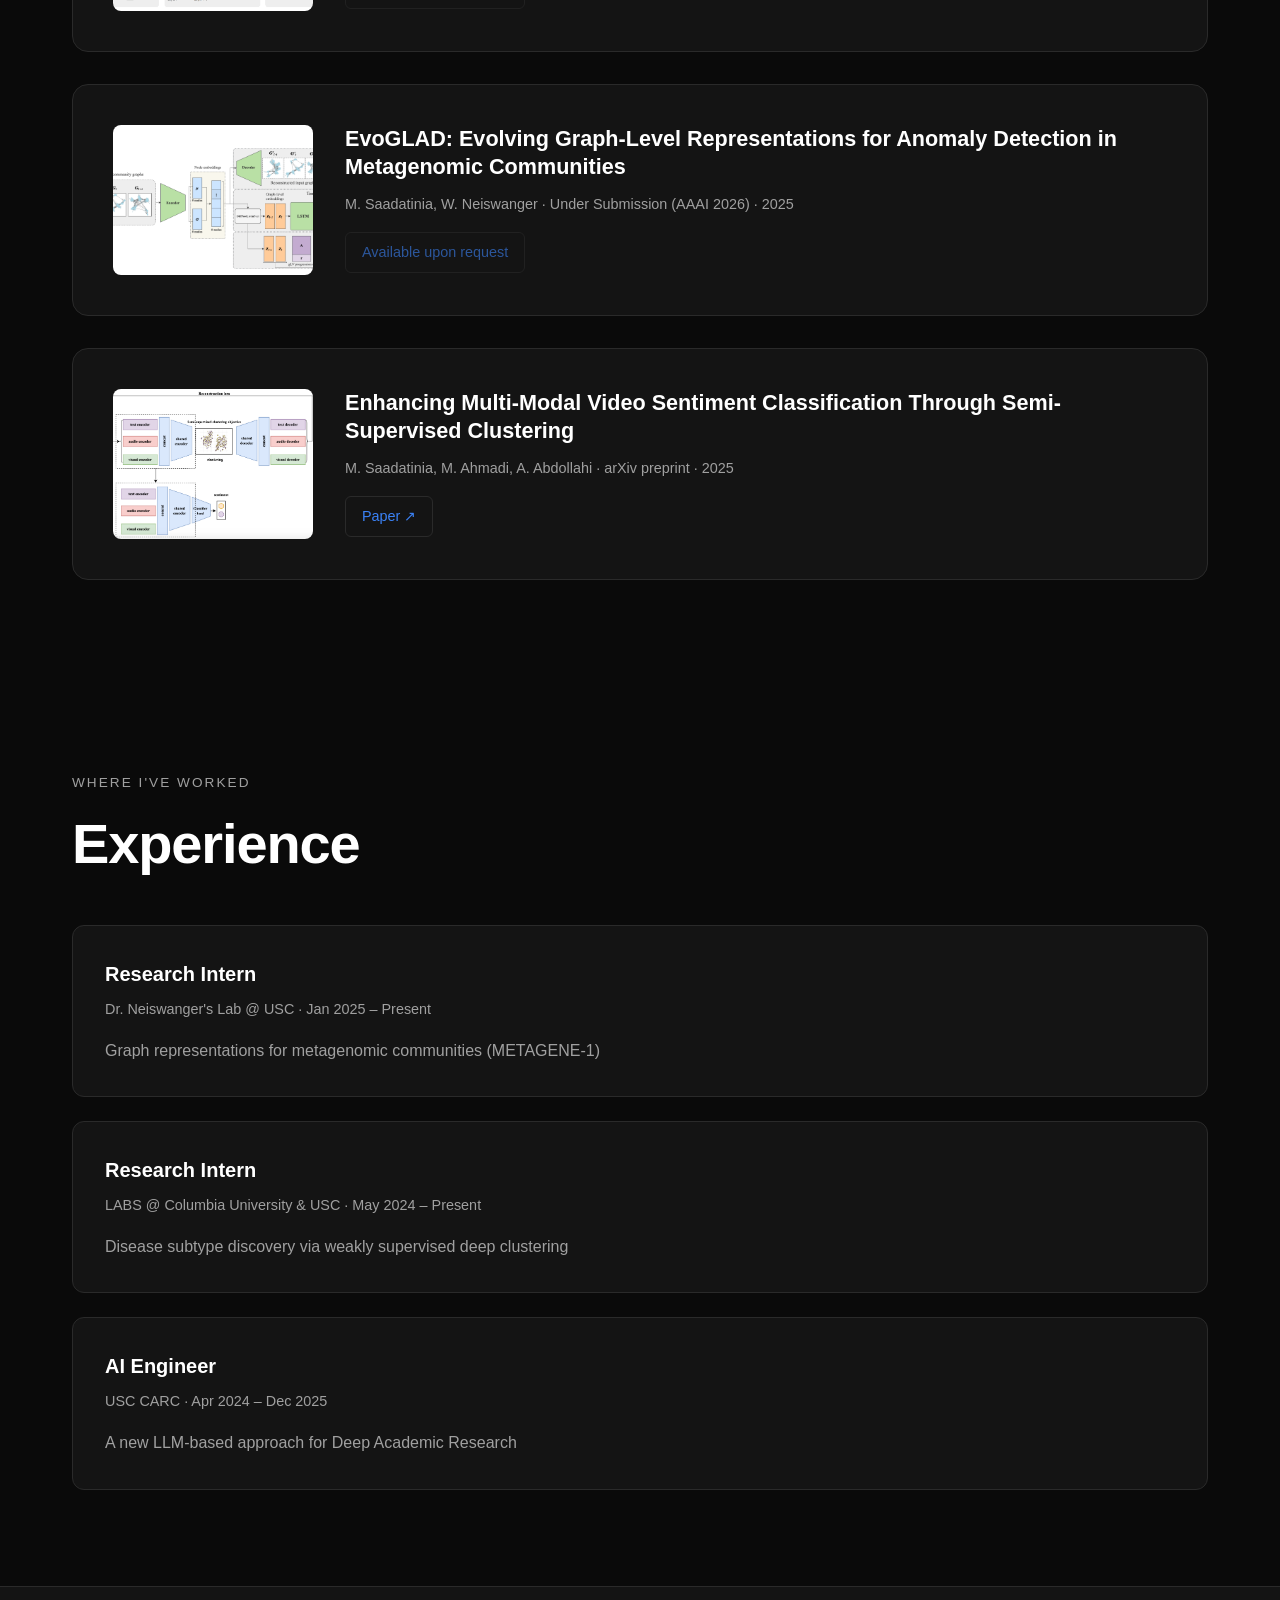
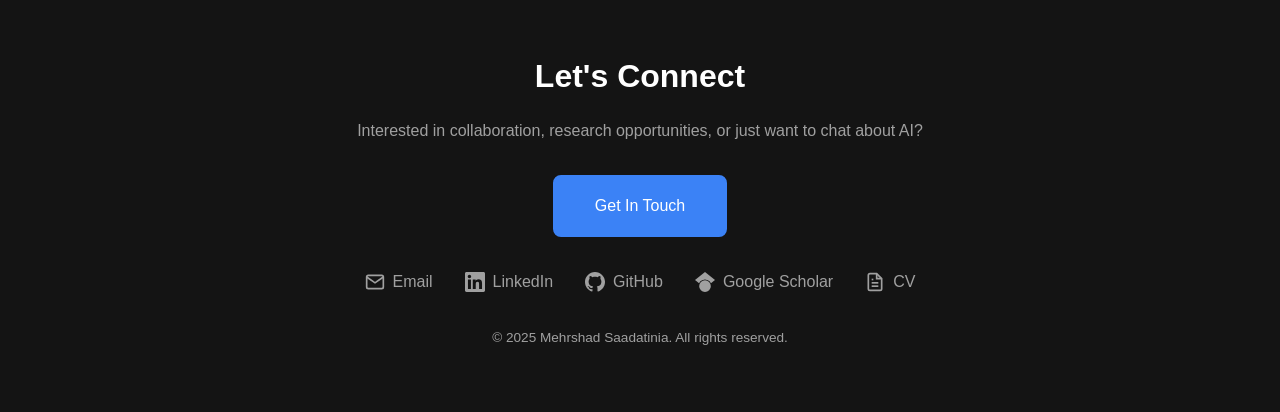
==== commit a2e9dc7c: "Update index.html" ====
--- a/index.html
+++ b/index.html
@@ -522,14 +522,10 @@
   <section class="hero">
     <div class="hero-content fade-in">
       <div class="hero-label">MASTER'S STUDENT · USC</div>
-      <h1>Building AI Systems That Understand Intelligence</h1>
-      <p class="hero-subtitle">
-        Researching mechanistic interpretability, diffusion models, and deep learning architectures 
-        to bridge the gap between artificial and biological intelligence.
-      </p>
+      <h1>Bridging Machine Learning Research and Real-World Systems across LLMs, Multimodal AI, and Scientific Domains</h1>
       <div class="cta-buttons">
         <a href="#research" class="btn btn-primary">Explore My Research</a>
-        <a href="/cdn-cgi/l/email-protection#483b29292c293c2126083d3b2b662d2c3d" class="btn btn-secondary">Get In Touch</a>
+        <a href="mailto:saadatin@usc.edu" class="btn btn-secondary">Get In Touch</a>
       </div>
     </div>
   </section>
@@ -537,7 +533,6 @@
   <!-- About Section -->
   <section id="about">
     <div class="section-label">WHO I AM</div>
-    <h2 class="section-title">Passionate About Understanding Intelligence</h2>
     
     <div class="about-grid">
       <div class="about-card" style="grid-column: 1 / -1;">
@@ -546,10 +541,11 @@
           <div>
             <h3 style="margin-top: 0;">My Journey</h3>
             <p>
-              I am a Computer Science master's student and researcher at the University of Southern California, passionate about machine learning and natural language processing, with a particular focus on deep representation learning. My research centers on developing novel neural architectures and learning objectives for theoretical machine learning and for solving problems in scientific and medical domains. In parallel, my NLP work is driven by mechanistic interpretability and brain-inspired mechanisms aimed at better understanding and improving large language models.
+              I am a machine learning researcher and engineer with a background in Computer Engineering and an M.S. in Computer Science from the University of Southern California. My work spans deep learning theory, bioinformatics, and medical AI, with a focus on multiview and multimodal learning, generative and probabilistic models, and graph neural networks—leading to peer-reviewed publications in Nature Communications (2025) and IEEE Access (2024). More recently, I have focused on large language models, particularly alignment, safety, and mechanistic interpretability. 
+              My research explores circuit-level understanding and behavioral steering of LLMs, with ongoing work on multi-layer steering methods inspired by transformer circuit discovery. In parallel, I build end-to-end ML systems across multimodal RAG, LLM evaluation and benchmarking, and deep research agent pipelines for scientific discovery. I’m particularly interested in bridging theory and real-world systems—taking insights from representation learning and interpretability into practical, scalable AI systems.
             </p>
             <div class="links-grid">
-              <a href="/cdn-cgi/l/email-protection#196a78787d786d7077596c6a7a377c7d6c" class="link-chip" title="Email">
+              <a href="mailto:saadatin@usc.edu" class="link-chip" title="Email">
                 <svg width="24" height="24" viewBox="0 0 24 24" fill="none" stroke="currentColor" stroke-width="2">
                   <path d="M4 4h16c1.1 0 2 .9 2 2v12c0 1.1-.9 2-2 2H4c-1.1 0-2-.9-2-2V6c0-1.1.9-2 2-2z"></path>
                   <polyline points="22,6 12,13 2,6"></polyline>
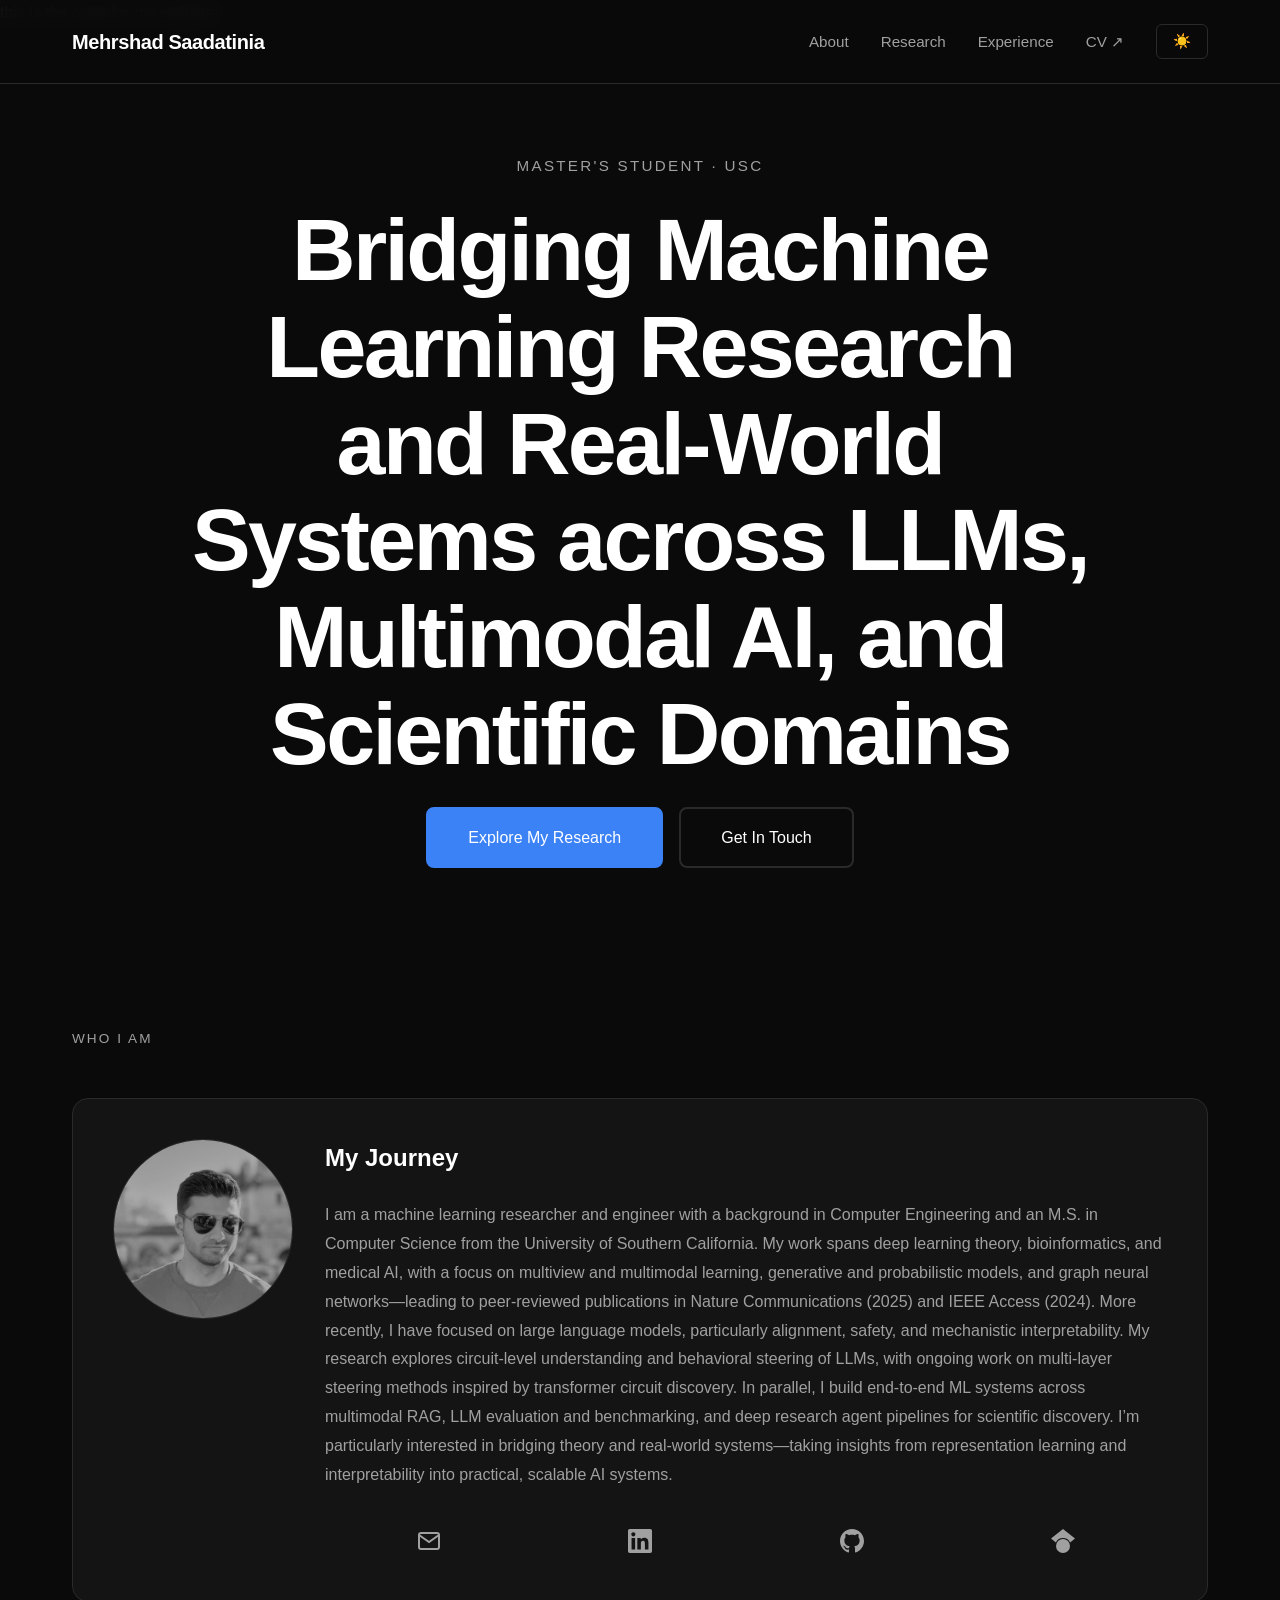
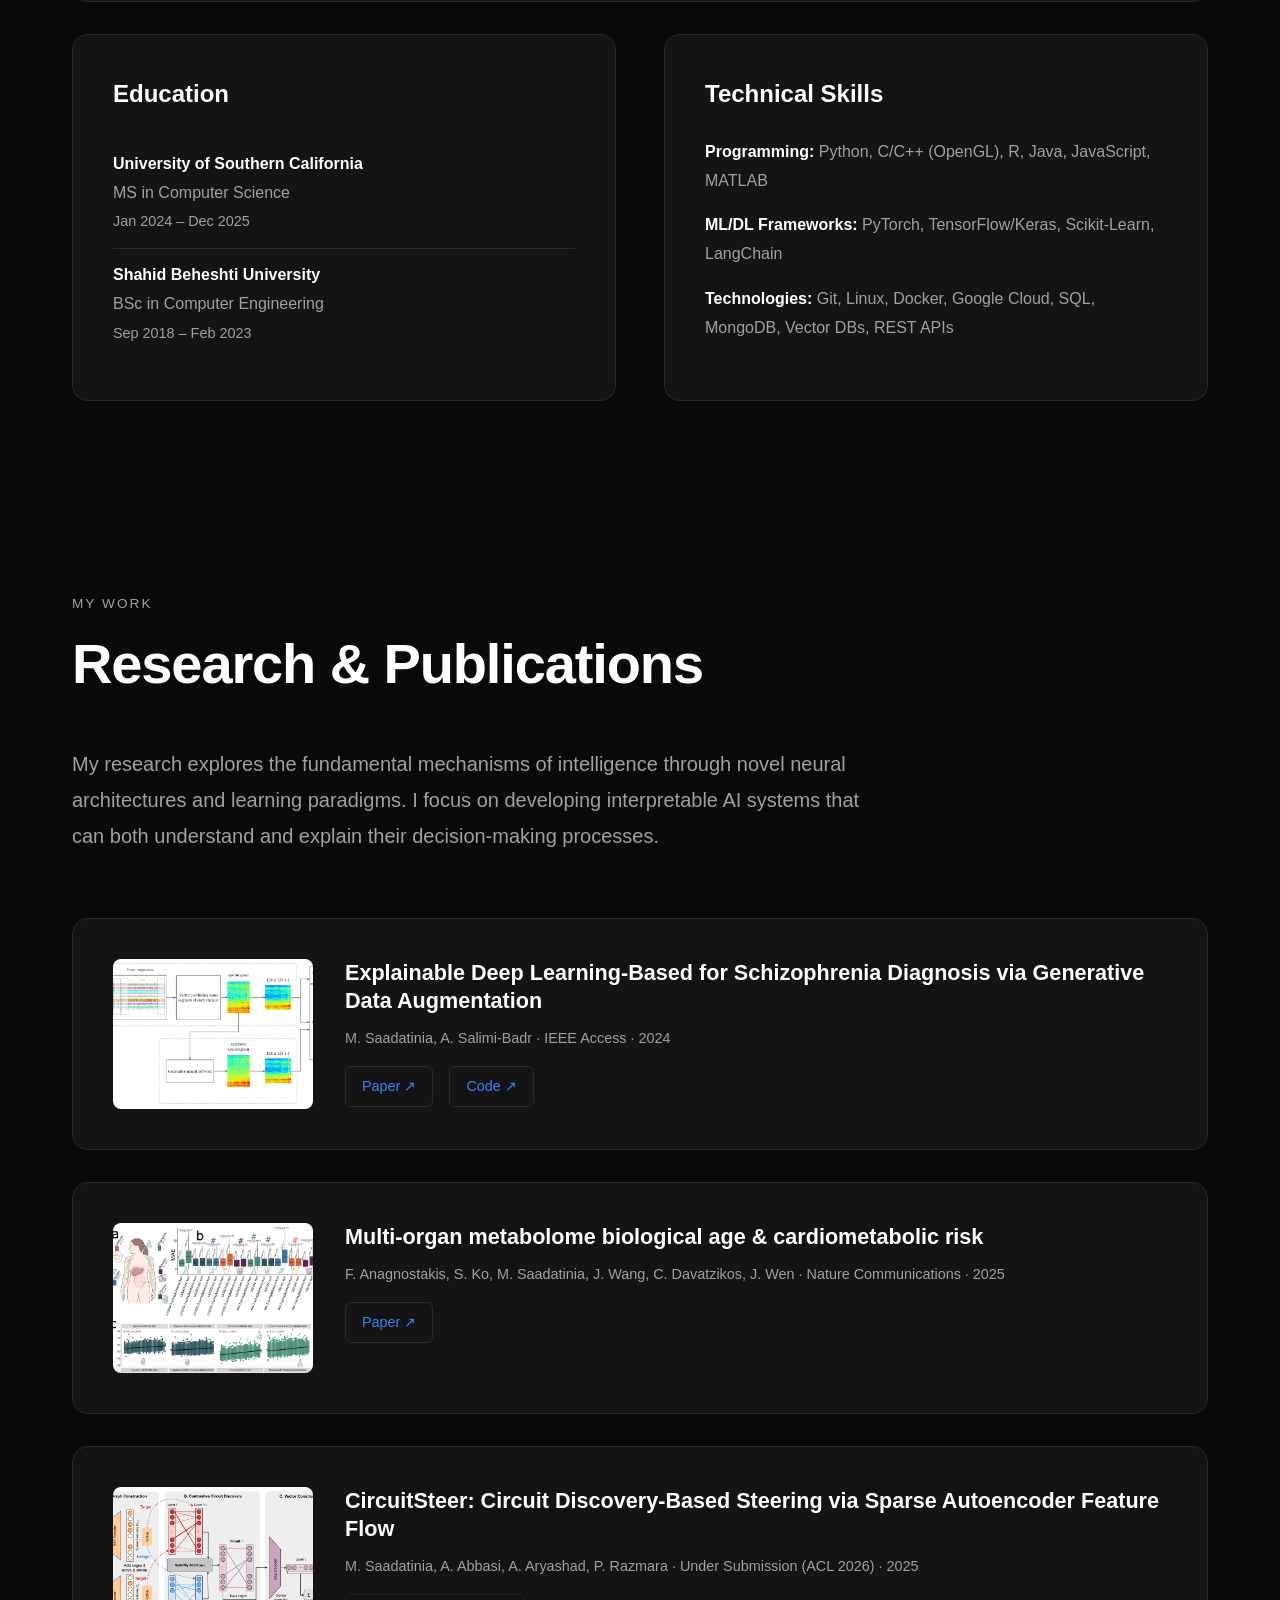
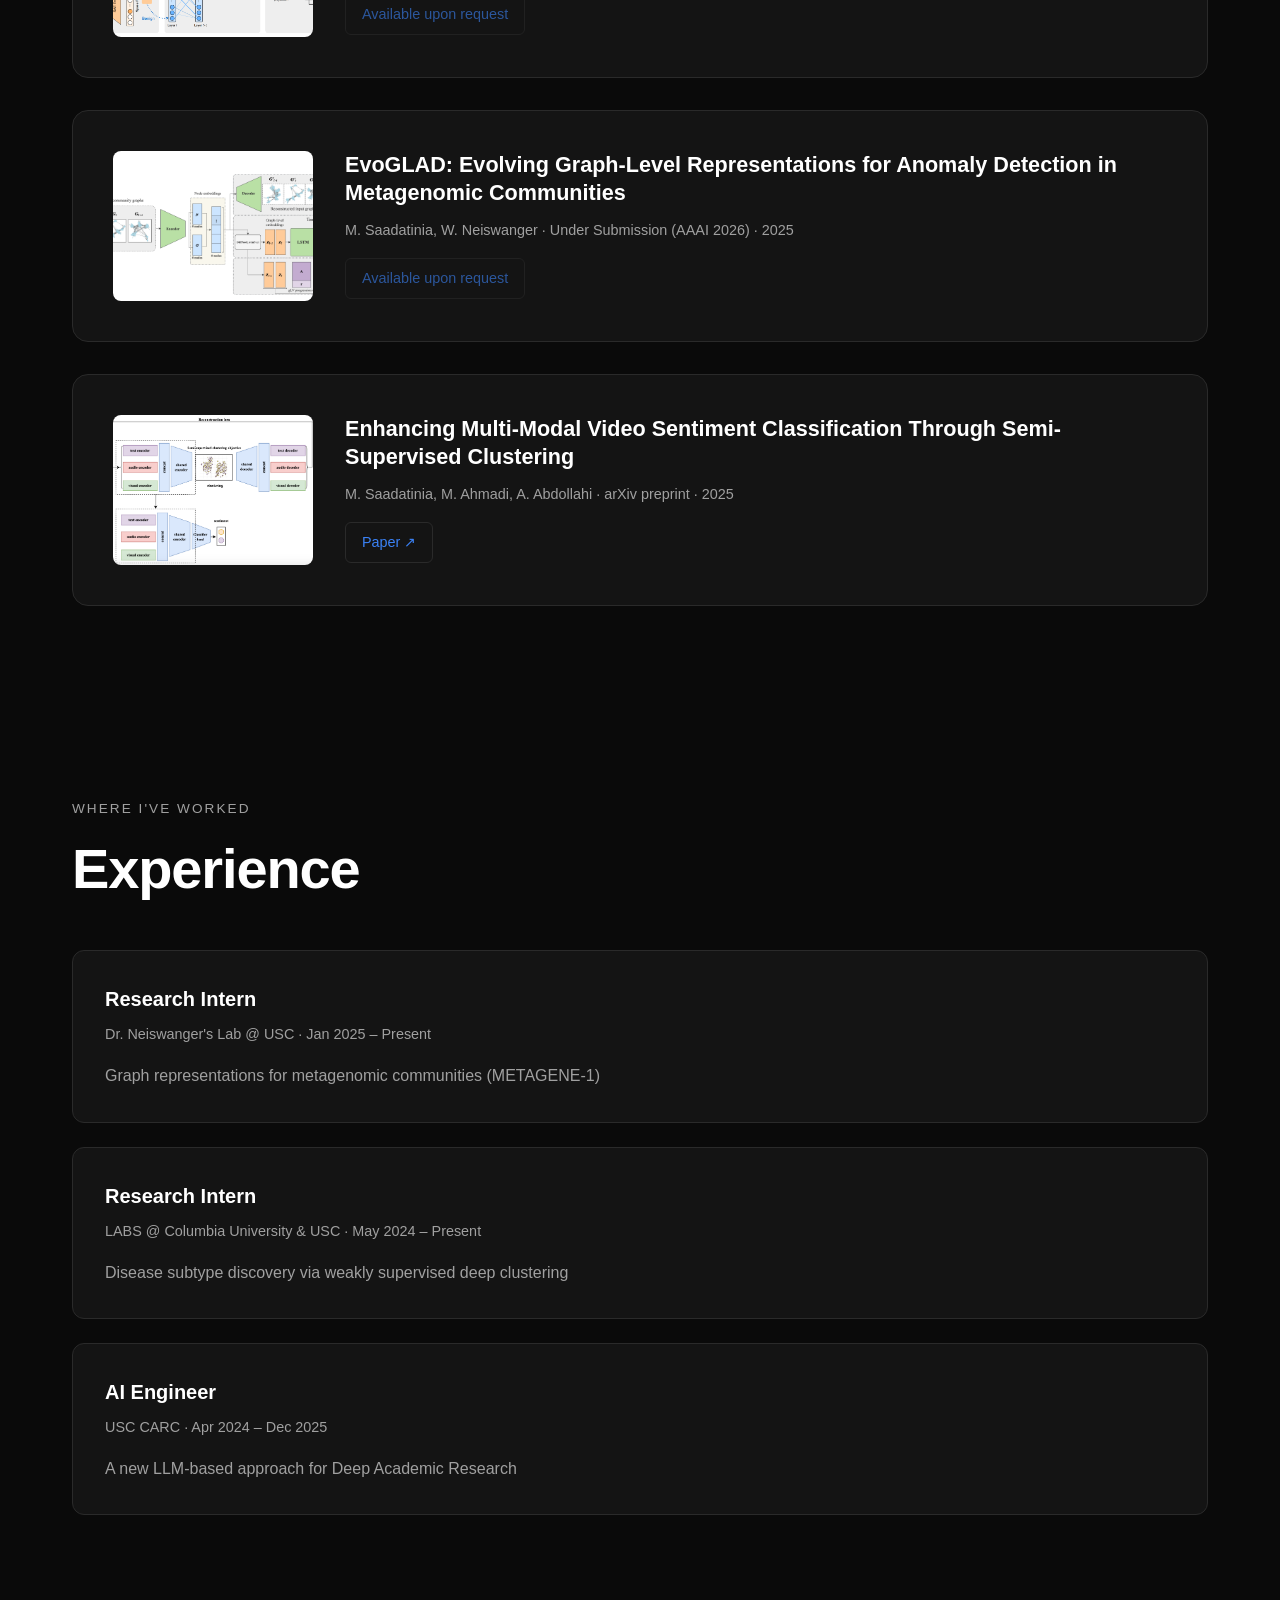
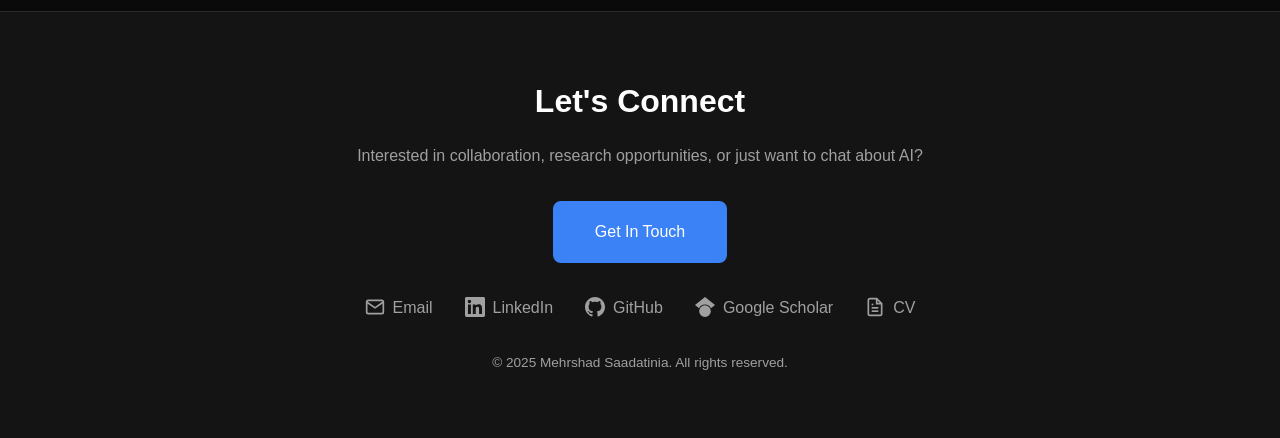
==== commit 739ab26a: "Update print statement from 'Hello' to 'Goodbye'" ====
--- a/index.html
+++ b/index.html
@@ -1,3 +1,6 @@
+
+this is the code for my webiste:
+
 <!doctype html>
 <html lang="en">
 <head>
@@ -11,29 +14,37 @@
       padding: 0;
       box-sizing: border-box;
     }
-
     :root {
-      --bg: #0a0a0a;
-      --bg-card: #141414;
-      --text: #ffffff;
-      --text-muted: #a0a0a0;
-      --accent: #3b82f6;
-      --border: #2a2a2a;
-    }
-
+      --bg: 
+#0a0a0a;
+      --bg-card: 
+#141414;
+      --text: 
+#ffffff;
+      --text-muted: 
+#a0a0a0;
+      --accent: 
+#3b82f6;
+      --border: 
+#2a2a2a;
+    }
     [data-theme="light"] {
-      --bg: #ffffff;
-      --bg-card: #f9fafb;
-      --text: #0a0a0a;
-      --text-muted: #6b7280;
-      --accent: #2563eb;
-      --border: #e5e7eb;
-    }
-
+      --bg: 
+#ffffff;
+      --bg-card: 
+#f9fafb;
+      --text: 
+#0a0a0a;
+      --text-muted: 
+#6b7280;
+      --accent: 
+#2563eb;
+      --border: 
+#e5e7eb;
+    }
     html {
       scroll-behavior: smooth;
     }
-
     body {
       background: var(--bg);
       color: var(--text);
@@ -41,7 +52,6 @@
       line-height: 1.6;
       overflow-x: hidden;
     }
-
     /* Navigation */
     nav {
       position: fixed;
@@ -54,7 +64,6 @@
       z-index: 1000;
       padding: 1.5rem 0;
     }
-
     .nav-container {
       max-width: 1200px;
       margin: 0 auto;
@@ -63,7 +72,6 @@
       justify-content: space-between;
       align-items: center;
     }
-
     .logo {
       font-size: 1.25rem;
       font-weight: 600;
@@ -71,24 +79,20 @@
       text-decoration: none;
       letter-spacing: -0.02em;
     }
-
     .nav-links {
       display: flex;
       gap: 2rem;
       list-style: none;
     }
-
     .nav-links a {
       color: var(--text-muted);
       text-decoration: none;
       font-size: 0.95rem;
       transition: color 0.2s;
     }
-
     .nav-links a:hover {
       color: var(--text);
     }
-
     .theme-toggle {
       background: transparent;
       border: 1px solid var(--border);
@@ -102,12 +106,10 @@
       align-items: center;
       gap: 0.5rem;
     }
-
     .theme-toggle:hover {
       color: var(--text);
       border-color: var(--text);
     }
-
     /* Hero Section */
     .hero {
       min-height: 100vh;
@@ -117,11 +119,9 @@
       padding: 8rem 2rem 4rem;
       text-align: center;
     }
-
     .hero-content {
       max-width: 900px;
     }
-
     .hero-label {
       color: var(--text-muted);
       font-size: 0.95rem;
@@ -129,7 +129,6 @@
       letter-spacing: 0.15em;
       margin-bottom: 1.5rem;
     }
-
     .hero h1 {
       font-size: clamp(3rem, 8vw, 5.5rem);
       font-weight: 700;
@@ -137,7 +136,6 @@
       margin-bottom: 1.5rem;
       letter-spacing: -0.03em;
     }
-
     .hero-subtitle {
       font-size: clamp(1.1rem, 2.5vw, 1.5rem);
       color: var(--text-muted);
@@ -147,14 +145,12 @@
       margin-left: auto;
       margin-right: auto;
     }
-
     .cta-buttons {
       display: flex;
       gap: 1rem;
       justify-content: center;
       flex-wrap: wrap;
     }
-
     .btn {
       padding: 1rem 2.5rem;
       font-size: 1rem;
@@ -164,35 +160,29 @@
       transition: all 0.3s;
       display: inline-block;
     }
-
     .btn-primary {
       background: var(--accent);
       color: white;
       border: 2px solid var(--accent);
     }
-
     .btn-primary:hover {
       background: transparent;
       color: var(--accent);
     }
-
     .btn-secondary {
       background: transparent;
       color: var(--text);
       border: 2px solid var(--border);
     }
-
     .btn-secondary:hover {
       border-color: var(--text);
     }
-
     /* Section Styles */
     section {
       padding: 6rem 2rem;
       max-width: 1200px;
       margin: 0 auto;
     }
-
     .section-label {
       color: var(--text-muted);
       font-size: 0.85rem;
@@ -200,7 +190,6 @@
       letter-spacing: 0.15em;
       margin-bottom: 1rem;
     }
-
     .section-title {
       font-size: clamp(2rem, 5vw, 3.5rem);
       font-weight: 700;
@@ -208,7 +197,6 @@
       margin-bottom: 3rem;
       letter-spacing: -0.02em;
     }
-
     /* About Section */
     .about-grid {
       display: grid;
@@ -216,42 +204,34 @@
       gap: 3rem;
       margin-top: 3rem;
     }
-
     .about-card {
       background: var(--bg-card);
       border: 1px solid var(--border);
       border-radius: 16px;
       padding: 2.5rem;
     }
-
     .about-card h3 {
       font-size: 1.5rem;
       margin-bottom: 1.5rem;
       font-weight: 600;
     }
-
     .about-card p, .about-card ul {
       color: var(--text-muted);
       line-height: 1.8;
     }
-
     .about-card ul {
       list-style: none;
     }
-
     .about-card li {
       padding: 0.75rem 0;
       border-bottom: 1px solid var(--border);
     }
-
     .about-card li:last-child {
       border-bottom: none;
     }
-
     .about-card strong {
       color: var(--text);
     }
-
     .links-grid {
       display: grid;
       grid-template-columns: repeat(auto-fit, minmax(50px, 1fr));
@@ -259,7 +239,6 @@
       margin-top: 2rem;
       justify-items: center;
     }
-
     .link-chip {
       background: transparent;
       border: none;
@@ -274,16 +253,13 @@
       align-items: center;
       justify-content: center;
     }
-
     .link-chip:hover {
       color: var(--accent);
       transform: translateY(-2px);
     }
-
     .link-chip svg {
       flex-shrink: 0;
     }
-
     /* Research Section */
     .research-intro {
       font-size: 1.25rem;
@@ -292,12 +268,10 @@
       margin-bottom: 4rem;
       max-width: 800px;
     }
-
     .publications-grid {
       display: grid;
       gap: 2rem;
     }
-
     .publication-card {
       background: var(--bg-card);
       border: 1px solid var(--border);
@@ -308,12 +282,10 @@
       gap: 2rem;
       transition: all 0.3s;
     }
-
     .publication-card:hover {
       border-color: var(--accent);
       transform: translateY(-4px);
     }
-
     .pub-thumbnail {
       width: 100%;
       height: 150px;
@@ -321,25 +293,21 @@
       border-radius: 8px;
       background: var(--bg);
     }
-
     .pub-content h3 {
       font-size: 1.35rem;
       margin-bottom: 0.75rem;
       line-height: 1.3;
     }
-
     .pub-meta {
       color: var(--text-muted);
       font-size: 0.9rem;
       margin-bottom: 1rem;
     }
-
     .pub-links {
       display: flex;
       gap: 1rem;
       flex-wrap: wrap;
     }
-
     .pub-link {
       color: var(--accent);
       text-decoration: none;
@@ -349,42 +317,35 @@
       border-radius: 6px;
       transition: all 0.3s;
     }
-
     .pub-link:hover {
       border-color: var(--accent);
       background: rgba(59, 130, 246, 0.1);
     }
-
     /* Experience Section */
     .experience-grid {
       display: grid;
       gap: 1.5rem;
       margin-top: 3rem;
     }
-
     .experience-item {
       background: var(--bg-card);
       border: 1px solid var(--border);
       border-radius: 12px;
       padding: 2rem;
     }
-
     .experience-item h3 {
       font-size: 1.25rem;
       margin-bottom: 0.5rem;
     }
-
     .experience-meta {
       color: var(--text-muted);
       font-size: 0.9rem;
       margin-bottom: 1rem;
     }
-
     .experience-description {
       color: var(--text-muted);
       line-height: 1.7;
     }
-
     /* Footer */
     footer {
       background: var(--bg-card);
@@ -392,22 +353,18 @@
       padding: 4rem 2rem;
       text-align: center;
     }
-
     .footer-content {
       max-width: 1200px;
       margin: 0 auto;
     }
-
     .footer-title {
       font-size: 2rem;
       margin-bottom: 1rem;
     }
-
     .footer-subtitle {
       color: var(--text-muted);
       margin-bottom: 2rem;
     }
-
     .footer-links {
       display: flex;
       gap: 2rem;
@@ -416,7 +373,6 @@
       margin: 2rem 0;
       align-items: center;
     }
-
     .footer-links a {
       color: var(--text-muted);
       text-decoration: none;
@@ -425,63 +381,50 @@
       align-items: center;
       gap: 0.5rem;
     }
-
     .footer-links a:hover {
       color: var(--accent);
     }
-
     .copyright {
       color: var(--text-muted);
       font-size: 0.85rem;
       margin-top: 2rem;
     }
-
     /* Mobile Responsive */
     @media (max-width: 768px) {
       .nav-links {
         display: none;
       }
-
       .theme-toggle {
         margin-left: auto;
       }
-
       .about-grid {
         grid-template-columns: 1fr;
       }
-
       .about-card > div[style*="grid-template-columns"] {
         grid-template-columns: 1fr !important;
         text-align: center;
       }
-
       .about-card img {
         margin: 0 auto;
         max-width: 150px;
       }
-
       .publication-card {
         grid-template-columns: 1fr;
       }
-
       .hero {
         padding: 6rem 1.5rem 3rem;
       }
-
       section {
         padding: 4rem 1.5rem;
       }
-
       .links-grid {
         grid-template-columns: repeat(2, 1fr);
       }
     }
-
     /* Smooth transitions */
     * {
       transition: background-color 0.3s, border-color 0.3s;
     }
-
     /* Scroll animations */
     @keyframes fadeInUp {
       from {
@@ -493,7 +436,6 @@
         transform: translateY(0);
       }
     }
-
     .fade-in {
       animation: fadeInUp 0.8s ease-out;
     }
@@ -517,7 +459,6 @@
       </div>
     </div>
   </nav>
-
   <!-- Hero Section -->
   <section class="hero">
     <div class="hero-content fade-in">
@@ -529,11 +470,10 @@
       </div>
     </div>
   </section>
-
   <!-- About Section -->
   <section id="about">
     <div class="section-label">WHO I AM</div>
-    
+
     <div class="about-grid">
       <div class="about-card" style="grid-column: 1 / -1;">
         <div style="display: grid; grid-template-columns: 180px 1fr; gap: 2rem; align-items: start;">
@@ -571,7 +511,6 @@
         </div>
       </div>
     </div>
-
     <div class="about-grid" style="margin-top: 2rem;">
       <div class="about-card">
         <h3>Education</h3>
@@ -588,7 +527,6 @@
           </li>
         </ul>
       </div>
-
       <div class="about-card">
         <h3>Technical Skills</h3>
         <p>
@@ -603,18 +541,16 @@
       </div>
     </div>
   </section>
-
   <!-- Research Section -->
   <section id="research">
     <div class="section-label">MY WORK</div>
     <h2 class="section-title">Research & Publications</h2>
-    
+
     <p class="research-intro">
       My research explores the fundamental mechanisms of intelligence through novel neural 
       architectures and learning paradigms. I focus on developing interpretable AI systems 
       that can both understand and explain their decision-making processes.
     </p>
-
     <div class="publications-grid">
       <article class="publication-card">
         <img class="pub-thumbnail" src="assets/one.png" alt="Schizophrenia diagnosis research" />
@@ -629,7 +565,6 @@
           </div>
         </div>
       </article>
-
       <article class="publication-card">
         <img class="pub-thumbnail" src="assets/two.png" alt="Nature Communications research" />
         <div class="pub-content">
@@ -642,7 +577,6 @@
           </div>
         </div>
       </article>
-
       <article class="publication-card">
         <img class="pub-thumbnail" src="assets/five.png" alt="CircuitSteer research" />
         <div class="pub-content">
@@ -655,7 +589,6 @@
           </div>
         </div>
       </article>
-
       <article class="publication-card">
         <img class="pub-thumbnail" src="assets/four.png" alt="EvoGLAD research" />
         <div class="pub-content">
@@ -668,7 +601,6 @@
           </div>
         </div>
       </article>
-
       <article class="publication-card">
         <img class="pub-thumbnail" src="assets/three.png" alt="Video sentiment classification" />
         <div class="pub-content">
@@ -683,12 +615,10 @@
       </article>
     </div>
   </section>
-
   <!-- Experience Section -->
   <section id="experience">
     <div class="section-label">WHERE I'VE WORKED</div>
     <h2 class="section-title">Experience</h2>
-
     <div class="experience-grid">
       <div class="experience-item">
         <h3>Research Intern</h3>
@@ -697,7 +627,6 @@
           Graph representations for metagenomic communities (METAGENE-1)
         </p>
       </div>
-
       <div class="experience-item">
         <h3>Research Intern</h3>
         <div class="experience-meta">LABS @ Columbia University & USC · May 2024 – Present</div>
@@ -705,7 +634,6 @@
           Disease subtype discovery via weakly supervised deep clustering
         </p>
       </div>
-
       <div class="experience-item">
         <h3>AI Engineer</h3>
         <div class="experience-meta">USC CARC · Apr 2024 – Dec 2025</div>
@@ -715,7 +643,6 @@
       </div>
     </div>
   </section>
-
   <!-- Footer -->
   <footer>
     <div class="footer-content">
@@ -724,7 +651,7 @@
         Interested in collaboration, research opportunities, or just want to chat about AI?
       </p>
       <a href="/cdn-cgi/l/email-protection#8af9ebebeeebfee3e4cafff9e9a4efeeff" class="btn btn-primary">Get In Touch</a>
-      
+
       <div class="footer-links">
         <a href="/cdn-cgi/l/email-protection#b6c5d7d7d2d7c2dfd8f6c3c5d598d3d2c3" title="Email">
           <svg width="20" height="20" viewBox="0 0 24 24" fill="none" stroke="currentColor" stroke-width="2">
@@ -762,37 +689,32 @@
           <span>CV</span>
         </a>
       </div>
-
       <div class="copyright">
         © 2025 Mehrshad Saadatinia. All rights reserved.
       </div>
     </div>
   </footer>
-
   <script data-cfasync="false" src="/cdn-cgi/scripts/5c5dd728/cloudflare-static/email-decode.min.js"></script><script>
     document.addEventListener('DOMContentLoaded', () => {
       // Theme toggle functionality
       const themeToggle = document.getElementById('themeToggle');
       const themeIcon = document.getElementById('themeIcon');
       const html = document.documentElement;
-
       // Load saved theme preference or default to dark
       const savedTheme = localStorage.getItem('theme') || 'dark';
       html.setAttribute('data-theme', savedTheme);
       themeIcon.textContent = savedTheme === 'dark' ? '☀️' : '🌙';
-
       themeToggle.addEventListener('click', () => {
         const currentTheme = html.getAttribute('data-theme');
         const newTheme = currentTheme === 'dark' ? 'light' : 'dark';
-        
+
         html.setAttribute('data-theme', newTheme);
         themeIcon.textContent = newTheme === 'dark' ? '☀️' : '🌙';
-        
+
         // Save preference
         localStorage.setItem('theme', newTheme);
       });
     });
-
     // Smooth scroll for anchor links
     document.querySelectorAll('a[href^="#"]').forEach(anchor => {
       anchor.addEventListener('click', function (e) {
@@ -806,10 +728,948 @@
         }
       });
     });
-
     // Add fade-in animation on scroll
     const observerOptions = {
       threshold: 0.1,
       rootMargin: '0px 0px -100px 0px'
     };
 
+remove the fancy title that says: Bridging Machine Learning Research and Real-World Systems across LLMs, Multimodal AI, and Scientific Domains
+
+Show more
+3:01 PM
+Here's the updated hero section with that title removed:
+
+
+Check the uploads directory
+Check the uploads directory
+Since no file was uploaded, I'll provide the exact change you need. In your HTML, find this block in the hero section:
+
+html
+<h1>Bridging Machine Learning Research and Real-World Systems across LLMs, Multimodal AI, and Scientific Domains</h1>
+And simply delete that entire line. The hero section will then go straight from the label to the CTA buttons:
+
+html
+<div class="hero-content fade-in">
+  <div class="hero-label">MASTER'S STUDENT · USC</div>
+  <div class="cta-buttons">
+    <a href="#research" class="btn btn-primary">Explore My Research</a>
+    <a href="mailto:saadatin@usc.edu" class="btn btn-secondary">Get In Touch</a>
+  </div>
+</div>
+That's the only change needed — just remove the <h1>...</h1> line entirely.
+
+rewrite the whole thing and render it so i can see before deploy
+
+3:02 PM
+
+Read the frontend design skill
+Read the frontend design skill
+Now I'll craft a completely redesigned, visually distinctive personal website for Mehrshad.
+
+
+Created a file, read a file
+Created a file, read a file
+
+Redesigned personal website for Mehrshad Saadatinia
+index.html
+
+Presented file
+Done
+Here's the full redesign. Key changes from the original:
+
+Aesthetic direction — editorial/refined dark with warm gold tones (DM Serif Display + DM Mono pairing). Feels more like a high-end portfolio than a generic dev site.
+
+Hero — name-first, bottom-anchored layout with a vertical decorative line and scroll indicator. No busy subtitle text.
+
+About — sticky photo on the left with the bio flowing on the right, education and skills in a clean two-column grid below.
+
+Publications — horizontal card list with thumbnail on the left. Cards slide right on hover with the image desaturating back to colour.
+
+Experience — clean timeline list, date column on the left, content on the right.
+
+Footer — bold CTA with the italic "remarkable" accent, links stacked right.
+
+Just drop your existing assets/ folder alongside the file and it's deploy-ready. Let me know what you'd like adjusted — layout, colours, fonts, content, anything.
+
+Index
+Code · HTML 
+
+
+
+
+
+Claude is AI and can make mistakes. Please double-check responses.
+Index · HTML
+Copy
+
+<!doctype html>
+<html lang="en" data-theme="dark">
+<head>
+  <meta charset="utf-8" />
+  <meta name="viewport" content="width=device-width, initial-scale=1" />
+  <title>Mehrshad Saadatinia — AI Researcher</title>
+  <meta name="description" content="ML researcher and engineer at USC working on mechanistic interpretability, multimodal AI, and deep learning for healthcare." />
+  <link rel="preconnect" href="https://fonts.googleapis.com">
+  <link rel="preconnect" href="https://fonts.gstatic.com" crossorigin>
+  <link href="https://fonts.googleapis.com/css2?family=DM+Serif+Display:ital@0;1&family=DM+Mono:wght@300;400;500&family=DM+Sans:ital,opsz,wght@0,9..40,300;0,9..40,400;0,9..40,500;1,9..40,300&display=swap" rel="stylesheet">
+  <style>
+    *, *::before, *::after { margin: 0; padding: 0; box-sizing: border-box; }
+
+    :root {
+      --bg:        #080808;
+      --surface:   #0f0f0f;
+      --surface2:  #161616;
+      --border:    rgba(255,255,255,0.07);
+      --text:      #f0ede8;
+      --muted:     rgba(240,237,232,0.45);
+      --accent:    #c8a97e;
+      --accent2:   #7eb3c8;
+      --red:       #c87e7e;
+      --glow:      rgba(200,169,126,0.12);
+    }
+    [data-theme="light"] {
+      --bg:        #f5f2ed;
+      --surface:   #edeae4;
+      --surface2:  #e4e0d9;
+      --border:    rgba(0,0,0,0.09);
+      --text:      #1a1814;
+      --muted:     rgba(26,24,20,0.45);
+      --accent:    #8b6a3e;
+      --accent2:   #3e6a8b;
+      --red:       #8b3e3e;
+      --glow:      rgba(139,106,62,0.08);
+    }
+
+    html { scroll-behavior: smooth; font-size: 16px; }
+
+    body {
+      background: var(--bg);
+      color: var(--text);
+      font-family: 'DM Sans', sans-serif;
+      font-weight: 300;
+      line-height: 1.65;
+      overflow-x: hidden;
+    }
+
+    /* ── Noise overlay ── */
+    body::before {
+      content: '';
+      position: fixed; inset: 0;
+      background-image: url("data:image/svg+xml,%3Csvg viewBox='0 0 512 512' xmlns='http://www.w3.org/2000/svg'%3E%3Cfilter id='n'%3E%3CfeTurbulence type='fractalNoise' baseFrequency='0.75' numOctaves='4' stitchTiles='stitch'/%3E%3C/filter%3E%3Crect width='100%25' height='100%25' filter='url(%23n)' opacity='1'/%3E%3C/svg%3E");
+      opacity: 0.025;
+      pointer-events: none;
+      z-index: 9999;
+    }
+
+    /* ── Scrollbar ── */
+    ::-webkit-scrollbar { width: 4px; }
+    ::-webkit-scrollbar-track { background: var(--bg); }
+    ::-webkit-scrollbar-thumb { background: var(--accent); border-radius: 2px; }
+
+    /* ── NAV ── */
+    nav {
+      position: fixed; top: 0; left: 0; right: 0;
+      z-index: 100;
+      padding: 1.4rem 0;
+      background: linear-gradient(to bottom, var(--bg) 60%, transparent);
+      transition: background 0.4s;
+    }
+    .nav-inner {
+      max-width: 1160px;
+      margin: 0 auto;
+      padding: 0 2.5rem;
+      display: flex;
+      justify-content: space-between;
+      align-items: center;
+    }
+    .logo {
+      font-family: 'DM Mono', monospace;
+      font-weight: 300;
+      font-size: 0.82rem;
+      letter-spacing: 0.1em;
+      color: var(--accent);
+      text-decoration: none;
+      text-transform: uppercase;
+    }
+    .nav-right {
+      display: flex;
+      align-items: center;
+      gap: 2.5rem;
+    }
+    .nav-links {
+      display: flex;
+      gap: 2rem;
+      list-style: none;
+    }
+    .nav-links a {
+      font-family: 'DM Mono', monospace;
+      font-size: 0.75rem;
+      letter-spacing: 0.08em;
+      color: var(--muted);
+      text-decoration: none;
+      text-transform: uppercase;
+      transition: color 0.2s;
+    }
+    .nav-links a:hover { color: var(--text); }
+    .theme-btn {
+      background: none;
+      border: 1px solid var(--border);
+      color: var(--muted);
+      width: 34px; height: 34px;
+      border-radius: 50%;
+      cursor: pointer;
+      display: flex; align-items: center; justify-content: center;
+      font-size: 0.85rem;
+      transition: all 0.2s;
+    }
+    .theme-btn:hover { color: var(--accent); border-color: var(--accent); }
+
+    /* ── HERO ── */
+    .hero {
+      min-height: 100vh;
+      display: flex;
+      flex-direction: column;
+      justify-content: flex-end;
+      padding: 0 2.5rem 7rem;
+      max-width: 1160px;
+      margin: 0 auto;
+      position: relative;
+    }
+    .hero-tag {
+      font-family: 'DM Mono', monospace;
+      font-size: 0.72rem;
+      letter-spacing: 0.18em;
+      text-transform: uppercase;
+      color: var(--accent);
+      margin-bottom: 2rem;
+      opacity: 0;
+      animation: fadeUp 0.8s 0.2s ease forwards;
+    }
+    .hero-name {
+      font-family: 'DM Serif Display', serif;
+      font-size: clamp(4rem, 9vw, 8rem);
+      line-height: 0.95;
+      letter-spacing: -0.02em;
+      opacity: 0;
+      animation: fadeUp 0.9s 0.35s ease forwards;
+    }
+    .hero-name em {
+      font-style: italic;
+      color: var(--accent);
+    }
+    .hero-desc {
+      margin-top: 2.5rem;
+      max-width: 600px;
+      color: var(--muted);
+      font-size: 1.05rem;
+      line-height: 1.7;
+      opacity: 0;
+      animation: fadeUp 0.9s 0.5s ease forwards;
+    }
+    .hero-actions {
+      margin-top: 3rem;
+      display: flex;
+      gap: 1rem;
+      flex-wrap: wrap;
+      opacity: 0;
+      animation: fadeUp 0.9s 0.65s ease forwards;
+    }
+    .btn-gold {
+      font-family: 'DM Mono', monospace;
+      font-size: 0.75rem;
+      letter-spacing: 0.1em;
+      text-transform: uppercase;
+      padding: 0.85rem 2rem;
+      background: var(--accent);
+      color: var(--bg);
+      border: none;
+      border-radius: 2px;
+      text-decoration: none;
+      cursor: pointer;
+      transition: opacity 0.2s, transform 0.2s;
+    }
+    .btn-gold:hover { opacity: 0.85; transform: translateY(-1px); }
+    .btn-ghost {
+      font-family: 'DM Mono', monospace;
+      font-size: 0.75rem;
+      letter-spacing: 0.1em;
+      text-transform: uppercase;
+      padding: 0.85rem 2rem;
+      background: transparent;
+      color: var(--text);
+      border: 1px solid var(--border);
+      border-radius: 2px;
+      text-decoration: none;
+      transition: border-color 0.2s, color 0.2s, transform 0.2s;
+    }
+    .btn-ghost:hover { border-color: var(--accent); color: var(--accent); transform: translateY(-1px); }
+
+    /* Scroll indicator */
+    .scroll-hint {
+      position: absolute;
+      bottom: 2.5rem;
+      right: 2.5rem;
+      font-family: 'DM Mono', monospace;
+      font-size: 0.65rem;
+      letter-spacing: 0.15em;
+      text-transform: uppercase;
+      color: var(--muted);
+      display: flex;
+      align-items: center;
+      gap: 0.75rem;
+      opacity: 0;
+      animation: fadeUp 1s 1s ease forwards;
+    }
+    .scroll-hint::before {
+      content: '';
+      display: block;
+      width: 1px;
+      height: 40px;
+      background: linear-gradient(to bottom, transparent, var(--muted));
+      animation: scrollLine 2s 1.5s ease-in-out infinite;
+    }
+    @keyframes scrollLine {
+      0%, 100% { transform: scaleY(1); opacity: 1; }
+      50% { transform: scaleY(0.5); opacity: 0.4; }
+    }
+
+    /* Decorative lines */
+    .hero-line {
+      position: absolute;
+      top: 0; bottom: 0;
+      right: 2.5rem;
+      width: 1px;
+      background: linear-gradient(to bottom, transparent 10%, var(--border) 40%, var(--border) 60%, transparent 90%);
+    }
+
+    /* ── WRAPPER ── */
+    .wrapper {
+      max-width: 1160px;
+      margin: 0 auto;
+      padding: 0 2.5rem;
+    }
+
+    /* ── SECTION BASE ── */
+    .section {
+      padding: 8rem 0;
+      border-top: 1px solid var(--border);
+    }
+    .section-header {
+      display: flex;
+      align-items: baseline;
+      gap: 1.5rem;
+      margin-bottom: 5rem;
+    }
+    .section-num {
+      font-family: 'DM Mono', monospace;
+      font-size: 0.7rem;
+      color: var(--accent);
+      letter-spacing: 0.1em;
+    }
+    .section-title {
+      font-family: 'DM Serif Display', serif;
+      font-size: clamp(2rem, 4vw, 3.2rem);
+      line-height: 1.1;
+      letter-spacing: -0.02em;
+    }
+    .section-line {
+      flex: 1;
+      height: 1px;
+      background: var(--border);
+    }
+
+    /* ── ABOUT ── */
+    .about-layout {
+      display: grid;
+      grid-template-columns: 280px 1fr;
+      gap: 5rem;
+      align-items: start;
+    }
+    .about-photo-wrap {
+      position: sticky;
+      top: 8rem;
+    }
+    .about-photo {
+      width: 100%;
+      aspect-ratio: 3/4;
+      object-fit: cover;
+      filter: grayscale(100%) contrast(1.05);
+      border-radius: 3px;
+    }
+    .about-photo-caption {
+      margin-top: 1.25rem;
+      font-family: 'DM Mono', monospace;
+      font-size: 0.68rem;
+      color: var(--muted);
+      letter-spacing: 0.08em;
+      text-transform: uppercase;
+    }
+    .about-links {
+      display: flex;
+      gap: 0.75rem;
+      margin-top: 1.5rem;
+      flex-wrap: wrap;
+    }
+    .icon-link {
+      width: 36px; height: 36px;
+      border: 1px solid var(--border);
+      border-radius: 50%;
+      display: flex; align-items: center; justify-content: center;
+      color: var(--muted);
+      text-decoration: none;
+      transition: all 0.2s;
+    }
+    .icon-link:hover { border-color: var(--accent); color: var(--accent); }
+
+    .about-body p {
+      font-size: 1.1rem;
+      color: var(--muted);
+      line-height: 1.8;
+      margin-bottom: 1.5rem;
+    }
+    .about-body p strong { color: var(--text); font-weight: 500; }
+
+    .two-col {
+      display: grid;
+      grid-template-columns: 1fr 1fr;
+      gap: 2rem;
+      margin-top: 3rem;
+    }
+    .info-block h4 {
+      font-family: 'DM Mono', monospace;
+      font-size: 0.7rem;
+      letter-spacing: 0.12em;
+      text-transform: uppercase;
+      color: var(--accent);
+      margin-bottom: 1.25rem;
+    }
+    .edu-item {
+      margin-bottom: 1.5rem;
+    }
+    .edu-item strong {
+      display: block;
+      font-weight: 500;
+      font-size: 0.95rem;
+    }
+    .edu-item span {
+      font-family: 'DM Mono', monospace;
+      font-size: 0.72rem;
+      color: var(--muted);
+    }
+    .skill-tags {
+      display: flex;
+      flex-wrap: wrap;
+      gap: 0.5rem;
+    }
+    .tag {
+      font-family: 'DM Mono', monospace;
+      font-size: 0.68rem;
+      letter-spacing: 0.06em;
+      padding: 0.35rem 0.75rem;
+      border: 1px solid var(--border);
+      border-radius: 2px;
+      color: var(--muted);
+      transition: all 0.2s;
+    }
+    .tag:hover { border-color: var(--accent2); color: var(--accent2); }
+
+    /* ── PUBLICATIONS ── */
+    .pub-list { display: grid; gap: 2px; }
+
+    .pub-item {
+      display: grid;
+      grid-template-columns: 160px 1fr;
+      gap: 0;
+      border: 1px solid var(--border);
+      border-radius: 3px;
+      overflow: hidden;
+      transition: border-color 0.3s, transform 0.3s;
+      background: var(--surface);
+    }
+    .pub-item:hover {
+      border-color: var(--accent);
+      transform: translateX(4px);
+    }
+    .pub-thumb {
+      width: 100%;
+      height: 100%;
+      min-height: 140px;
+      object-fit: cover;
+      filter: grayscale(80%);
+      transition: filter 0.4s;
+    }
+    .pub-item:hover .pub-thumb { filter: grayscale(20%); }
+
+    .pub-body {
+      padding: 2rem 2.5rem;
+      display: flex;
+      flex-direction: column;
+      justify-content: space-between;
+      gap: 1rem;
+    }
+    .pub-venue {
+      font-family: 'DM Mono', monospace;
+      font-size: 0.68rem;
+      letter-spacing: 0.1em;
+      text-transform: uppercase;
+      color: var(--accent);
+    }
+    .pub-title {
+      font-family: 'DM Serif Display', serif;
+      font-size: 1.2rem;
+      line-height: 1.3;
+      color: var(--text);
+    }
+    .pub-authors {
+      font-size: 0.85rem;
+      color: var(--muted);
+    }
+    .pub-actions {
+      display: flex;
+      gap: 0.75rem;
+      flex-wrap: wrap;
+      align-items: center;
+    }
+    .pub-btn {
+      font-family: 'DM Mono', monospace;
+      font-size: 0.68rem;
+      letter-spacing: 0.08em;
+      text-transform: uppercase;
+      padding: 0.4rem 1rem;
+      border: 1px solid var(--border);
+      border-radius: 2px;
+      color: var(--accent2);
+      text-decoration: none;
+      transition: all 0.2s;
+    }
+    .pub-btn:hover { border-color: var(--accent2); background: rgba(126,179,200,0.08); }
+    .pub-btn.dimmed {
+      color: var(--muted);
+      cursor: default;
+    }
+    .pub-btn.dimmed:hover { border-color: var(--border); background: none; }
+
+    /* ── EXPERIENCE ── */
+    .exp-list { display: grid; gap: 1px; }
+    .exp-item {
+      display: grid;
+      grid-template-columns: 200px 1fr;
+      gap: 3rem;
+      padding: 2.5rem 0;
+      border-bottom: 1px solid var(--border);
+    }
+    .exp-item:first-child { border-top: 1px solid var(--border); }
+    .exp-date {
+      font-family: 'DM Mono', monospace;
+      font-size: 0.72rem;
+      color: var(--muted);
+      letter-spacing: 0.06em;
+      padding-top: 0.15rem;
+    }
+    .exp-role {
+      font-family: 'DM Serif Display', serif;
+      font-size: 1.3rem;
+      line-height: 1.2;
+      margin-bottom: 0.4rem;
+    }
+    .exp-org {
+      font-family: 'DM Mono', monospace;
+      font-size: 0.72rem;
+      letter-spacing: 0.08em;
+      color: var(--accent);
+      text-transform: uppercase;
+      margin-bottom: 1rem;
+    }
+    .exp-desc {
+      font-size: 0.95rem;
+      color: var(--muted);
+      line-height: 1.7;
+    }
+
+    /* ── FOOTER ── */
+    footer {
+      border-top: 1px solid var(--border);
+      padding: 6rem 0 4rem;
+    }
+    .footer-inner {
+      max-width: 1160px;
+      margin: 0 auto;
+      padding: 0 2.5rem;
+      display: grid;
+      grid-template-columns: 1fr auto;
+      gap: 4rem;
+      align-items: end;
+    }
+    .footer-cta-label {
+      font-family: 'DM Mono', monospace;
+      font-size: 0.7rem;
+      letter-spacing: 0.15em;
+      text-transform: uppercase;
+      color: var(--accent);
+      margin-bottom: 1.25rem;
+    }
+    .footer-heading {
+      font-family: 'DM Serif Display', serif;
+      font-size: clamp(2rem, 5vw, 4rem);
+      line-height: 1.05;
+      letter-spacing: -0.02em;
+      margin-bottom: 2rem;
+    }
+    .footer-heading em { font-style: italic; color: var(--accent); }
+    .footer-right {
+      text-align: right;
+    }
+    .footer-links {
+      display: flex;
+      flex-direction: column;
+      gap: 0.75rem;
+      align-items: flex-end;
+      margin-bottom: 2rem;
+    }
+    .footer-links a {
+      font-family: 'DM Mono', monospace;
+      font-size: 0.72rem;
+      letter-spacing: 0.08em;
+      text-transform: uppercase;
+      color: var(--muted);
+      text-decoration: none;
+      transition: color 0.2s;
+    }
+    .footer-links a:hover { color: var(--accent); }
+    .copyright {
+      font-family: 'DM Mono', monospace;
+      font-size: 0.65rem;
+      color: var(--muted);
+      letter-spacing: 0.06em;
+    }
+
+    /* ── ANIMATIONS ── */
+    @keyframes fadeUp {
+      from { opacity: 0; transform: translateY(20px); }
+      to   { opacity: 1; transform: translateY(0); }
+    }
+    .reveal {
+      opacity: 0;
+      transform: translateY(24px);
+      transition: opacity 0.7s ease, transform 0.7s ease;
+    }
+    .reveal.visible {
+      opacity: 1;
+      transform: none;
+    }
+
+    /* ── RESPONSIVE ── */
+    @media (max-width: 860px) {
+      .about-layout { grid-template-columns: 1fr; }
+      .about-photo-wrap { position: static; display: flex; gap: 1.5rem; align-items: flex-start; }
+      .about-photo { width: 140px; aspect-ratio: auto; }
+      .two-col { grid-template-columns: 1fr; }
+      .pub-item { grid-template-columns: 1fr; }
+      .pub-thumb { min-height: 180px; width: 100%; }
+      .exp-item { grid-template-columns: 1fr; gap: 0.5rem; }
+      .footer-inner { grid-template-columns: 1fr; }
+      .footer-right { text-align: left; }
+      .footer-links { align-items: flex-start; }
+      .nav-links { display: none; }
+      .hero-line { display: none; }
+      .scroll-hint { display: none; }
+    }
+
+    /* Selection */
+    ::selection { background: var(--accent); color: var(--bg); }
+  </style>
+</head>
+<body>
+
+<!-- NAV -->
+<nav>
+  <div class="nav-inner">
+    <a class="logo" href="#">M. Saadatinia</a>
+    <div class="nav-right">
+      <ul class="nav-links">
+        <li><a href="#about">About</a></li>
+        <li><a href="#research">Research</a></li>
+        <li><a href="#experience">Experience</a></li>
+        <li><a href="assets/CV_MehrshadSaadatinia.pdf" target="_blank">CV ↗</a></li>
+      </ul>
+      <button class="theme-btn" id="themeToggle" aria-label="Toggle theme">
+        <span id="themeIcon">☀</span>
+      </button>
+    </div>
+  </div>
+</nav>
+
+<!-- HERO -->
+<div class="hero wrapper">
+  <div class="hero-line"></div>
+  <div>
+    <div class="hero-tag">Master's Student &nbsp;·&nbsp; USC &nbsp;·&nbsp; Los Angeles</div>
+    <h1 class="hero-name">Mehrshad<br><em>Saadatinia</em></h1>
+    <p class="hero-desc">
+      ML researcher and engineer specialising in mechanistic interpretability, multimodal AI, and deep learning for healthcare. Building systems that are not just capable — but understandable.
+    </p>
+    <div class="hero-actions">
+      <a href="#research" class="btn-gold">Research</a>
+      <a href="mailto:saadatin@usc.edu" class="btn-ghost">saadatin@usc.edu</a>
+      <a href="assets/CV_MehrshadSaadatinia.pdf" target="_blank" class="btn-ghost">Download CV ↗</a>
+    </div>
+  </div>
+  <div class="scroll-hint">Scroll</div>
+</div>
+
+<!-- ABOUT -->
+<div class="wrapper">
+  <section class="section" id="about">
+    <div class="section-header reveal">
+      <span class="section-num">01</span>
+      <h2 class="section-title">About</h2>
+      <div class="section-line"></div>
+    </div>
+
+    <div class="about-layout">
+      <div class="about-photo-wrap reveal">
+        <img class="about-photo" src="assets/headshot.jpg" alt="Mehrshad Saadatinia" />
+        <div class="about-photo-caption">USC · Los Angeles</div>
+        <div class="about-links">
+          <a class="icon-link" href="mailto:saadatin@usc.edu" title="Email">
+            <svg width="15" height="15" viewBox="0 0 24 24" fill="none" stroke="currentColor" stroke-width="2"><path d="M4 4h16c1.1 0 2 .9 2 2v12c0 1.1-.9 2-2 2H4c-1.1 0-2-.9-2-2V6c0-1.1.9-2 2-2z"/><polyline points="22,6 12,13 2,6"/></svg>
+          </a>
+          <a class="icon-link" href="https://www.linkedin.com/in/mehrshad-saadatinia-a1bb1b19a/" target="_blank" title="LinkedIn">
+            <svg width="15" height="15" viewBox="0 0 24 24" fill="currentColor"><path d="M20.447 20.452h-3.554v-5.569c0-1.328-.027-3.037-1.852-3.037-1.853 0-2.136 1.445-2.136 2.939v5.667H9.351V9h3.414v1.561h.046c.477-.9 1.637-1.85 3.37-1.85 3.601 0 4.267 2.37 4.267 5.455v6.286zM5.337 7.433c-1.144 0-2.063-.926-2.063-2.065 0-1.138.92-2.063 2.063-2.063 1.14 0 2.064.925 2.064 2.063 0 1.139-.925 2.065-2.064 2.065zm1.782 13.019H3.555V9h3.564v11.452zM22.225 0H1.771C.792 0 0 .774 0 1.729v20.542C0 23.227.792 24 1.771 24h20.451C23.2 24 24 23.227 24 22.271V1.729C24 .774 23.2 0 22.222 0h.003z"/></svg>
+          </a>
+          <a class="icon-link" href="https://github.com/mehrshad-sdtn" target="_blank" title="GitHub">
+            <svg width="15" height="15" viewBox="0 0 24 24" fill="currentColor"><path d="M12 0c-6.626 0-12 5.373-12 12 0 5.302 3.438 9.8 8.207 11.387.599.111.793-.261.793-.577v-2.234c-3.338.726-4.033-1.416-4.033-1.416-.546-1.387-1.333-1.756-1.333-1.756-1.089-.745.083-.729.083-.729 1.205.084 1.839 1.237 1.839 1.237 1.07 1.834 2.807 1.304 3.492.997.107-.775.418-1.305.762-1.604-2.665-.305-5.467-1.334-5.467-5.931 0-1.311.469-2.381 1.236-3.221-.124-.303-.535-1.524.117-3.176 0 0 1.008-.322 3.301 1.23.957-.266 1.983-.399 3.003-.404 1.02.005 2.047.138 3.006.404 2.291-1.552 3.297-1.23 3.297-1.23.653 1.653.242 2.874.118 3.176.77.84 1.235 1.911 1.235 3.221 0 4.609-2.807 5.624-5.479 5.921.43.372.823 1.102.823 2.222v3.293c0 .319.192.694.801.576 4.765-1.589 8.199-6.086 8.199-11.386 0-6.627-5.373-12-12-12z"/></svg>
+          </a>
+          <a class="icon-link" href="https://scholar.google.com/citations?user=ZZhMlLYAAAAJ&hl=en" target="_blank" title="Google Scholar">
+            <svg width="15" height="15" viewBox="0 0 24 24" fill="currentColor"><path d="M12 24a7 7 0 1 1 0-14 7 7 0 0 1 0 14zm0-24L0 9.5l4.838 3.94A8 8 0 0 1 12 9a8 8 0 0 1 7.162 4.44L24 9.5z"/></svg>
+          </a>
+        </div>
+      </div>
+
+      <div class="about-body">
+        <p class="reveal">
+          I am a machine learning researcher and engineer completing an <strong>M.S. in Computer Science at the University of Southern California</strong>, with a background in Computer Engineering from Shahid Beheshti University.
+        </p>
+        <p class="reveal">
+          My work spans <strong>deep learning theory, bioinformatics, and medical AI</strong>, with a focus on multiview and multimodal learning, generative and probabilistic models, and graph neural networks — leading to peer-reviewed publications in <strong>Nature Communications (2025)</strong> and <strong>IEEE Access (2024)</strong>.
+        </p>
+        <p class="reveal">
+          More recently I have concentrated on <strong>large language models</strong>, particularly alignment, safety, and mechanistic interpretability. My ongoing work explores circuit-level understanding and behavioral steering of LLMs, including multi-layer steering methods inspired by transformer circuit discovery.
+        </p>
+        <p class="reveal">
+          In parallel, I build end-to-end ML systems across multimodal RAG, LLM evaluation, and deep research agent pipelines. I am particularly interested in bridging theory and real-world systems — taking insights from representation learning and interpretability into practical, scalable AI.
+        </p>
+
+        <div class="two-col reveal">
+          <div class="info-block">
+            <h4>Education</h4>
+            <div class="edu-item">
+              <strong>University of Southern California</strong>
+              <span>MS Computer Science &nbsp;·&nbsp; Jan 2024 – Dec 2025</span>
+            </div>
+            <div class="edu-item">
+              <strong>Shahid Beheshti University</strong>
+              <span>BSc Computer Engineering &nbsp;·&nbsp; Sep 2018 – Feb 2023</span>
+            </div>
+          </div>
+          <div class="info-block">
+            <h4>Technologies</h4>
+            <div class="skill-tags">
+              <span class="tag">Python</span>
+              <span class="tag">PyTorch</span>
+              <span class="tag">TensorFlow</span>
+              <span class="tag">LangChain</span>
+              <span class="tag">C/C++</span>
+              <span class="tag">Docker</span>
+              <span class="tag">Google Cloud</span>
+              <span class="tag">MongoDB</span>
+              <span class="tag">Vector DBs</span>
+              <span class="tag">Scikit-Learn</span>
+              <span class="tag">REST APIs</span>
+              <span class="tag">Linux</span>
+            </div>
+          </div>
+        </div>
+      </div>
+    </div>
+  </section>
+
+  <!-- RESEARCH -->
+  <section class="section" id="research">
+    <div class="section-header reveal">
+      <span class="section-num">02</span>
+      <h2 class="section-title">Research &amp; Publications</h2>
+      <div class="section-line"></div>
+    </div>
+
+    <div class="pub-list">
+
+      <article class="pub-item reveal">
+        <img class="pub-thumb" src="assets/five.png" alt="CircuitSteer" />
+        <div class="pub-body">
+          <div>
+            <div class="pub-venue">Under Submission · ACL 2026 · 2025</div>
+            <h3 class="pub-title">CircuitSteer: Circuit Discovery-Based Steering via Sparse Autoencoder Feature Flow</h3>
+            <p class="pub-authors">M. Saadatinia, A. Abbasi, A. Aryashad, P. Razmara</p>
+          </div>
+          <div class="pub-actions">
+            <span class="pub-btn dimmed">Available upon request</span>
+          </div>
+        </div>
+      </article>
+
+      <article class="pub-item reveal">
+        <img class="pub-thumb" src="assets/two.png" alt="Nature Communications" />
+        <div class="pub-body">
+          <div>
+            <div class="pub-venue">Nature Communications · 2025</div>
+            <h3 class="pub-title">Multi-organ metabolome biological age &amp; cardiometabolic risk</h3>
+            <p class="pub-authors">F. Anagnostakis, S. Ko, M. Saadatinia, J. Wang, C. Davatzikos, J. Wen</p>
+          </div>
+          <div class="pub-actions">
+            <a class="pub-btn" href="https://www.nature.com/articles/s41467-025-59964-z" target="_blank">Paper ↗</a>
+          </div>
+        </div>
+      </article>
+
+      <article class="pub-item reveal">
+        <img class="pub-thumb" src="assets/four.png" alt="EvoGLAD" />
+        <div class="pub-body">
+          <div>
+            <div class="pub-venue">Under Submission · AAAI 2026 · 2025</div>
+            <h3 class="pub-title">EvoGLAD: Evolving Graph-Level Representations for Anomaly Detection in Metagenomic Communities</h3>
+            <p class="pub-authors">M. Saadatinia, W. Neiswanger</p>
+          </div>
+          <div class="pub-actions">
+            <span class="pub-btn dimmed">Available upon request</span>
+          </div>
+        </div>
+      </article>
+
+      <article class="pub-item reveal">
+        <img class="pub-thumb" src="assets/three.png" alt="Video Sentiment" />
+        <div class="pub-body">
+          <div>
+            <div class="pub-venue">arXiv Preprint · 2025</div>
+            <h3 class="pub-title">Enhancing Multi-Modal Video Sentiment Classification Through Semi-Supervised Clustering</h3>
+            <p class="pub-authors">M. Saadatinia, M. Ahmadi, A. Abdollahi</p>
+          </div>
+          <div class="pub-actions">
+            <a class="pub-btn" href="https://arxiv.org/pdf/2501.06475" target="_blank">Paper ↗</a>
+          </div>
+        </div>
+      </article>
+
+      <article class="pub-item reveal">
+        <img class="pub-thumb" src="assets/one.png" alt="Schizophrenia" />
+        <div class="pub-body">
+          <div>
+            <div class="pub-venue">IEEE Access · 2024</div>
+            <h3 class="pub-title">Explainable Deep Learning-Based for Schizophrenia Diagnosis via Generative Data Augmentation</h3>
+            <p class="pub-authors">M. Saadatinia, A. Salimi-Badr</p>
+          </div>
+          <div class="pub-actions">
+            <a class="pub-btn" href="https://ieeexplore.ieee.org/stamp/stamp.jsp?arnumber=10599257" target="_blank">Paper ↗</a>
+            <a class="pub-btn" href="https://github.com/mehrshad-sdtn/schizo-detector" target="_blank">Code ↗</a>
+          </div>
+        </div>
+      </article>
+
+    </div>
+  </section>
+
+  <!-- EXPERIENCE -->
+  <section class="section" id="experience">
+    <div class="section-header reveal">
+      <span class="section-num">03</span>
+      <h2 class="section-title">Experience</h2>
+      <div class="section-line"></div>
+    </div>
+
+    <div class="exp-list">
+      <div class="exp-item reveal">
+        <div class="exp-date">Jan 2025 – Present</div>
+        <div>
+          <div class="exp-role">Research Intern</div>
+          <div class="exp-org">Dr. Neiswanger's Lab · USC</div>
+          <p class="exp-desc">Graph representations for metagenomic communities (METAGENE-1). Developing EvoGLAD, a framework for graph-level anomaly detection in microbial ecology using evolutionary graph neural networks.</p>
+        </div>
+      </div>
+      <div class="exp-item reveal">
+        <div class="exp-date">May 2024 – Present</div>
+        <div>
+          <div class="exp-role">Research Intern</div>
+          <div class="exp-org">LABS · Columbia University &amp; USC</div>
+          <p class="exp-desc">Disease subtype discovery via weakly supervised deep clustering. Collaborating on multi-organ metabolomics research published in Nature Communications, applying multiview learning to large-scale biobank data.</p>
+        </div>
+      </div>
+      <div class="exp-item reveal">
+        <div class="exp-date">Apr 2024 – Dec 2025</div>
+        <div>
+          <div class="exp-role">AI Engineer</div>
+          <div class="exp-org">USC CARC</div>
+          <p class="exp-desc">Developing a novel LLM-based approach for deep academic research. Building end-to-end pipelines combining multimodal RAG, LLM evaluation and benchmarking, and agentic workflows for scientific discovery.</p>
+        </div>
+      </div>
+    </div>
+  </section>
+</div>
+
+<!-- FOOTER -->
+<footer>
+  <div class="footer-inner">
+    <div>
+      <div class="footer-cta-label">Get in touch</div>
+      <h2 class="footer-heading">Let's build something<br><em>remarkable</em></h2>
+      <a href="mailto:saadatin@usc.edu" class="btn-gold">saadatin@usc.edu</a>
+    </div>
+    <div class="footer-right">
+      <div class="footer-links">
+        <a href="https://www.linkedin.com/in/mehrshad-saadatinia-a1bb1b19a/" target="_blank">LinkedIn ↗</a>
+        <a href="https://github.com/mehrshad-sdtn" target="_blank">GitHub ↗</a>
+        <a href="https://scholar.google.com/citations?user=ZZhMlLYAAAAJ&hl=en" target="_blank">Google Scholar ↗</a>
+        <a href="assets/CV_MehrshadSaadatinia.pdf" target="_blank">Download CV ↗</a>
+      </div>
+      <div class="copyright">© 2025 Mehrshad Saadatinia</div>
+    </div>
+  </div>
+</footer>
+
+<script>
+  // Theme toggle
+  const btn = document.getElementById('themeToggle');
+  const icon = document.getElementById('themeIcon');
+  const html = document.documentElement;
+  const saved = localStorage.getItem('theme') || 'dark';
+  html.setAttribute('data-theme', saved);
+  icon.textContent = saved === 'dark' ? '☀' : '☽';
+  btn.addEventListener('click', () => {
+    const next = html.getAttribute('data-theme') === 'dark' ? 'light' : 'dark';
+    html.setAttribute('data-theme', next);
+    icon.textContent = next === 'dark' ? '☀' : '☽';
+    localStorage.setItem('theme', next);
+  });
+
+  // Reveal on scroll
+  const reveals = document.querySelectorAll('.reveal');
+  const io = new IntersectionObserver((entries) => {
+    entries.forEach((e, i) => {
+      if (e.isIntersecting) {
+        setTimeout(() => e.target.classList.add('visible'), i * 80);
+        io.unobserve(e.target);
+      }
+    });
+  }, { threshold: 0.08, rootMargin: '0px 0px -60px 0px' });
+  reveals.forEach(el => io.observe(el));
+
+  // Nav background on scroll
+  const nav = document.querySelector('nav');
+  window.addEventListener('scroll', () => {
+    nav.style.background = window.scrollY > 60
+      ? 'var(--bg)'
+      : 'linear-gradient(to bottom, var(--bg) 60%, transparent)';
+  }, { passive: true });
+</script>
+</body>
+</html>
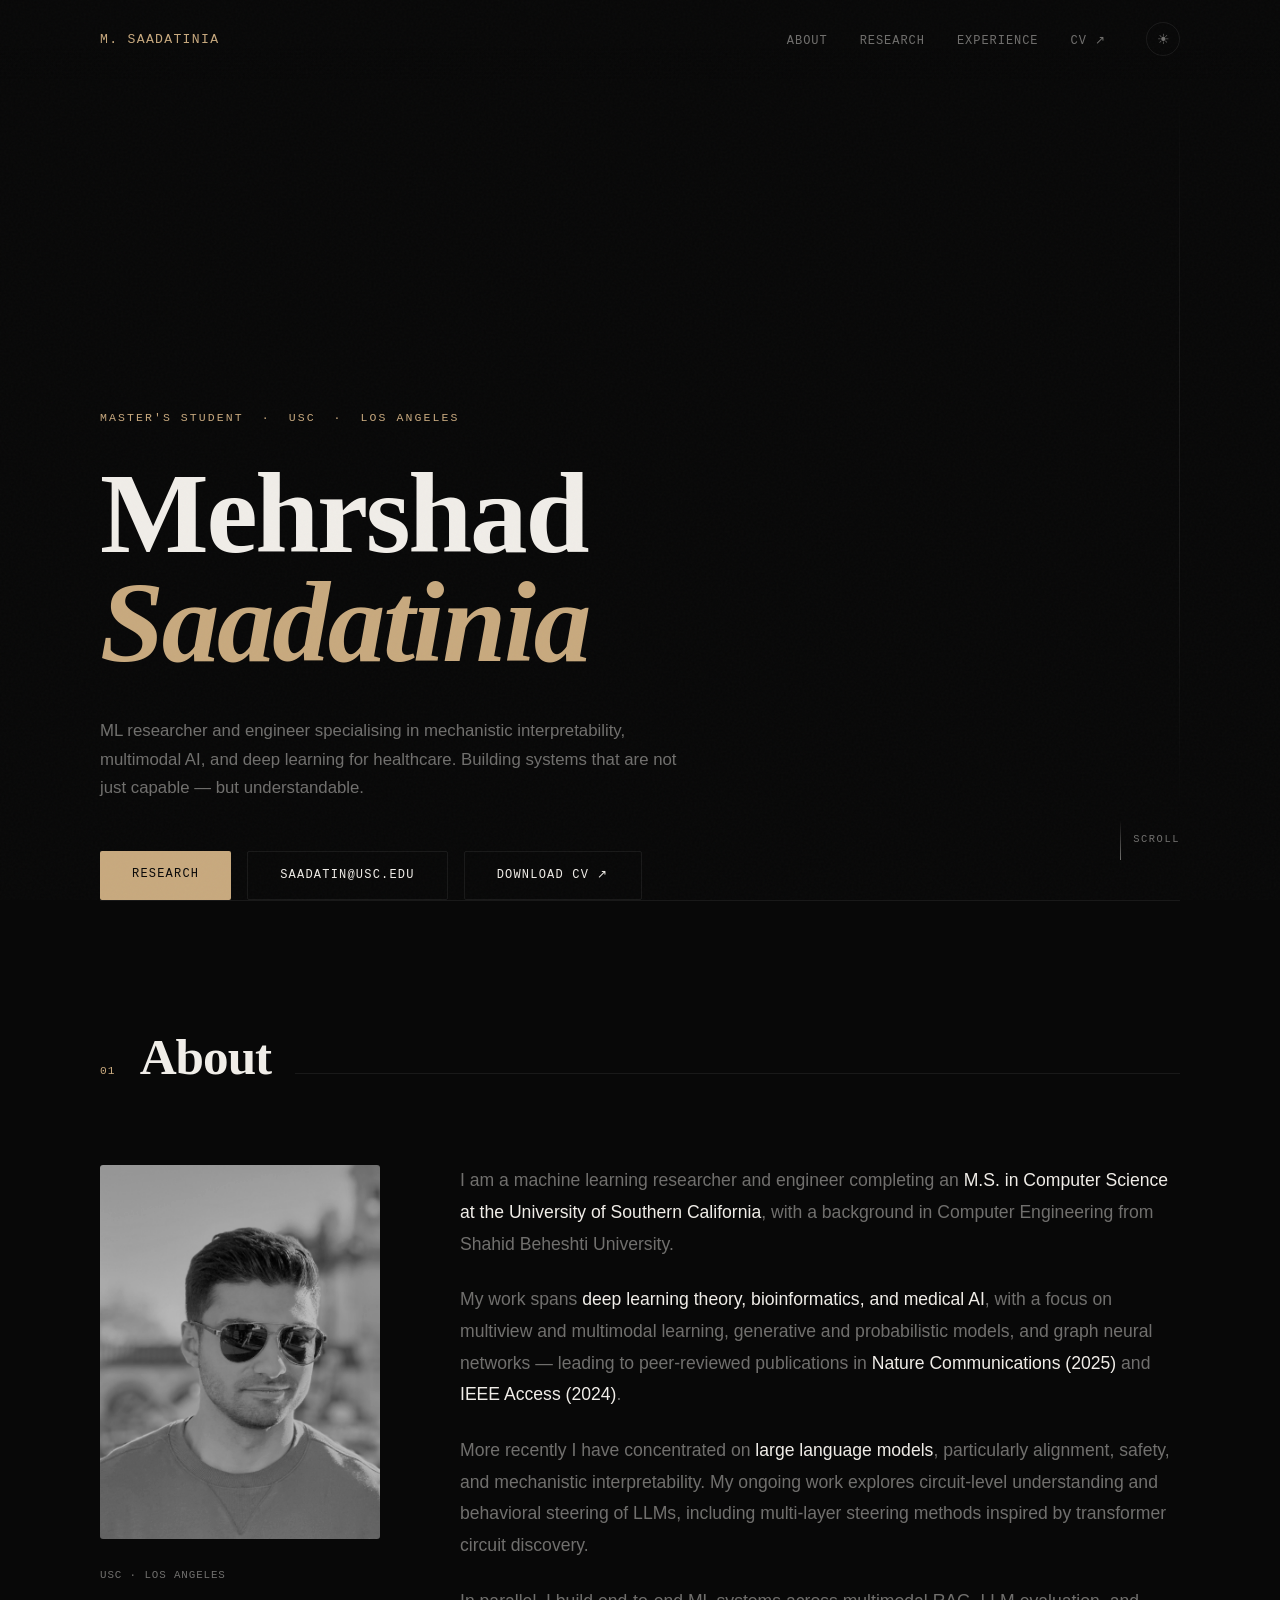
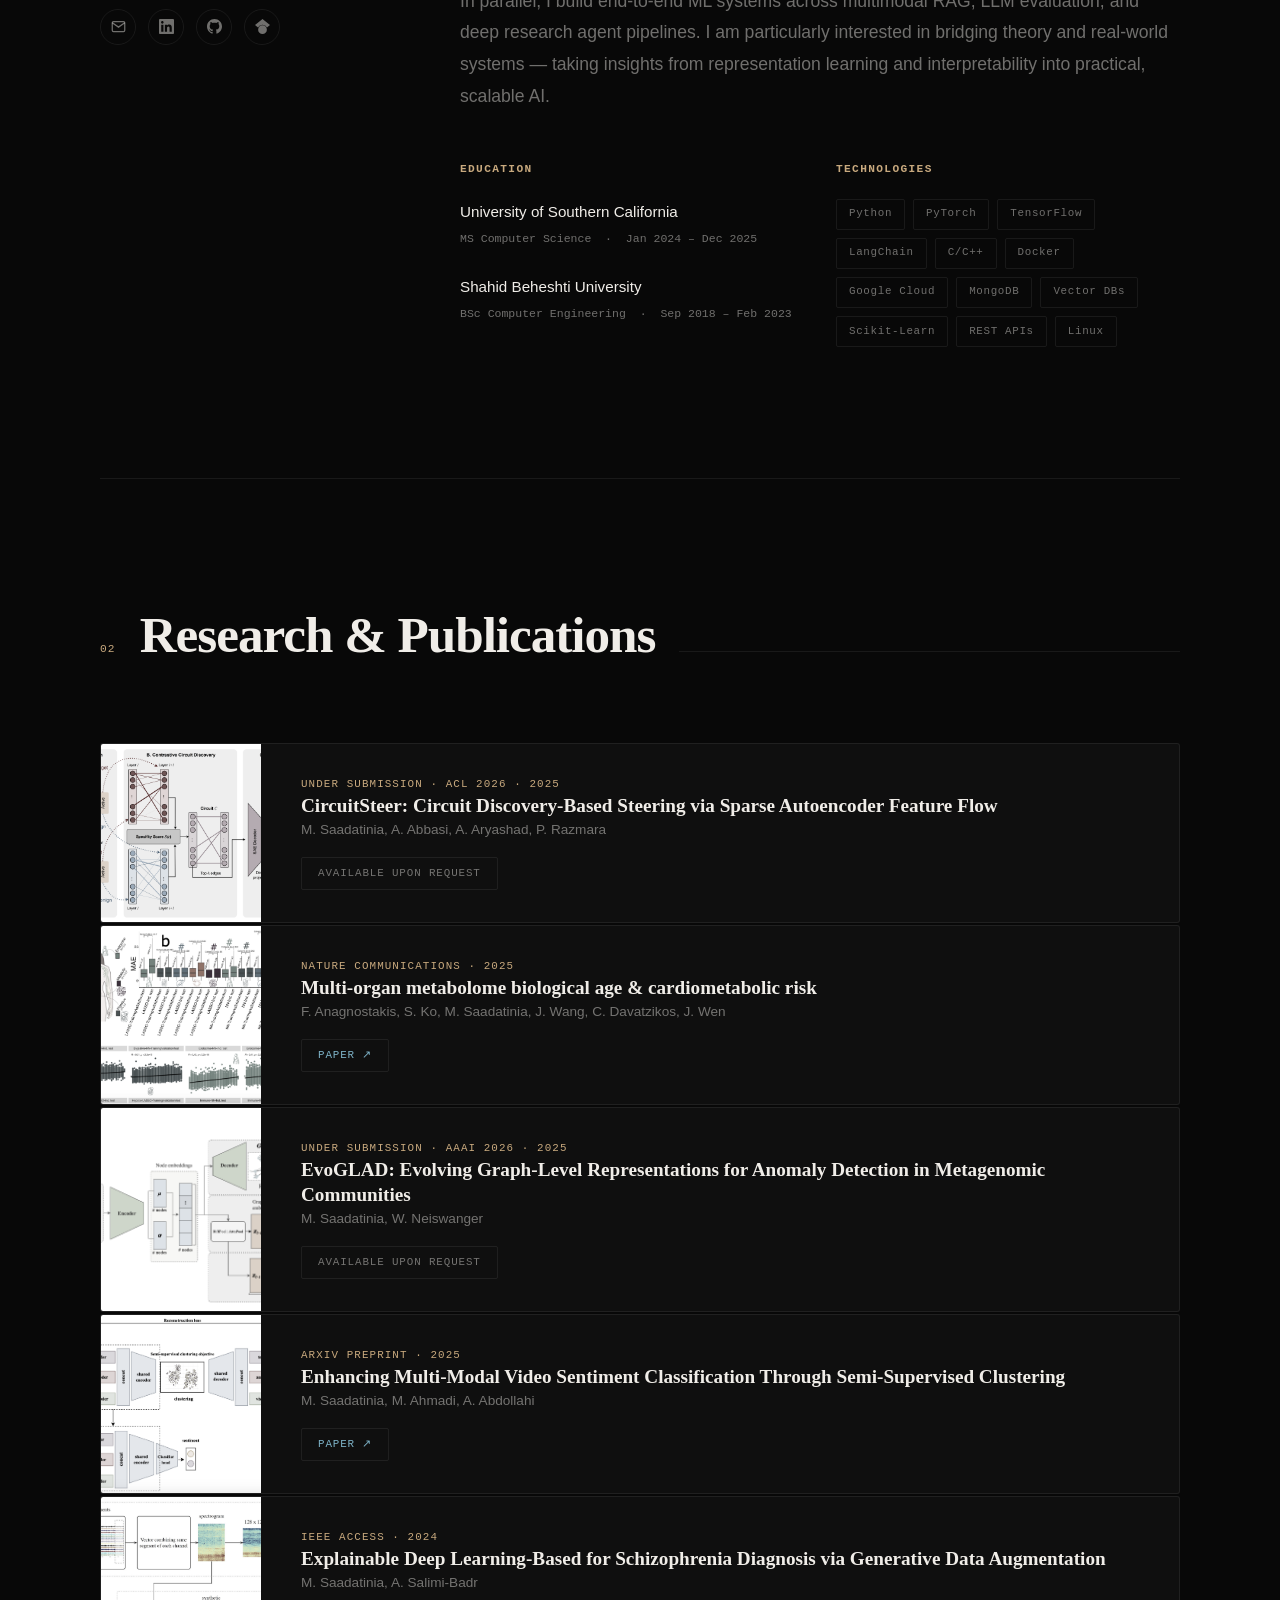
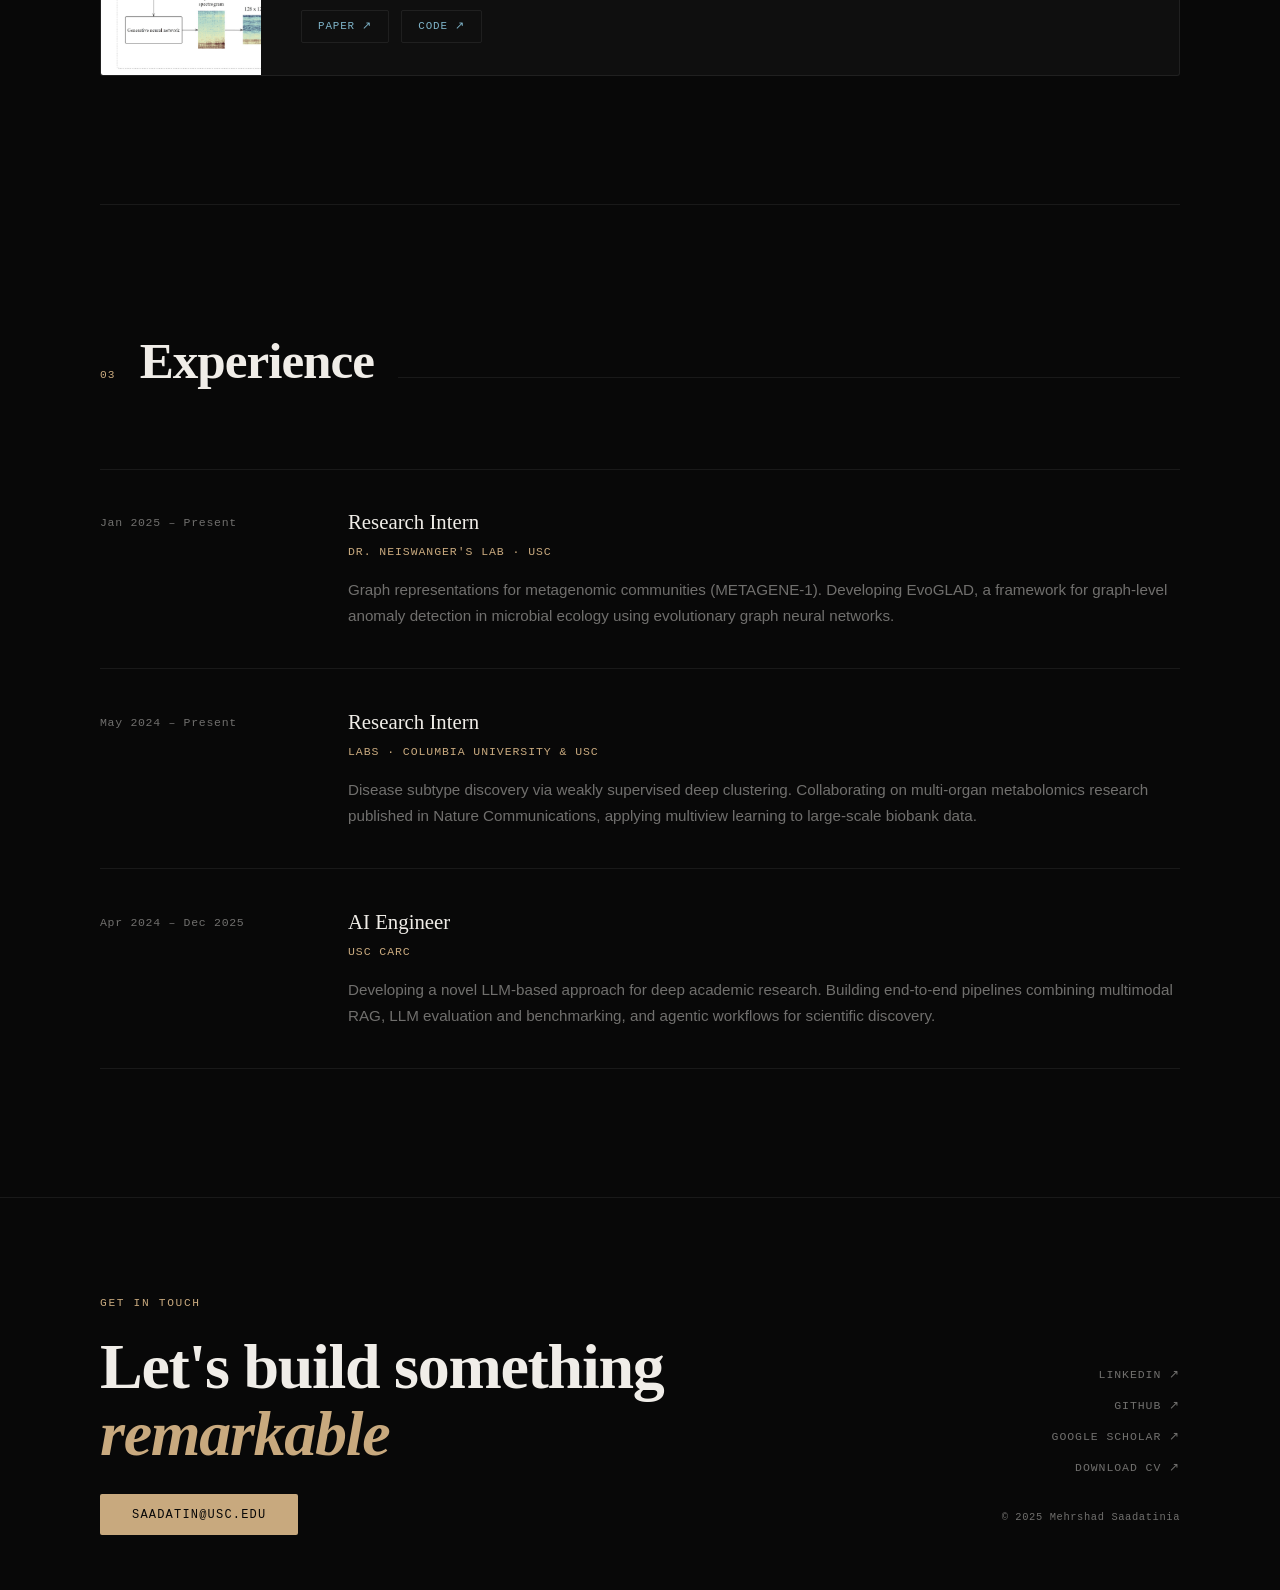
==== commit 2c67a9af: "redesign" ====
--- a/index.html
+++ b/index.html
@@ -1,808 +1,3 @@
-
-this is the code for my webiste:
-
-<!doctype html>
-<html lang="en">
-<head>
-  <meta charset="utf-8" />
-  <meta name="viewport" content="width=device-width, initial-scale=1" />
-  <title>Mehrshad Saadatinia - AI Researcher</title>
-  <meta name="description" content="PhD student at USC working on mechanistic interpretability, diffusion models, and deep learning for healthcare." />
-  <style>
-    * {
-      margin: 0;
-      padding: 0;
-      box-sizing: border-box;
-    }
-    :root {
-      --bg: 
-#0a0a0a;
-      --bg-card: 
-#141414;
-      --text: 
-#ffffff;
-      --text-muted: 
-#a0a0a0;
-      --accent: 
-#3b82f6;
-      --border: 
-#2a2a2a;
-    }
-    [data-theme="light"] {
-      --bg: 
-#ffffff;
-      --bg-card: 
-#f9fafb;
-      --text: 
-#0a0a0a;
-      --text-muted: 
-#6b7280;
-      --accent: 
-#2563eb;
-      --border: 
-#e5e7eb;
-    }
-    html {
-      scroll-behavior: smooth;
-    }
-    body {
-      background: var(--bg);
-      color: var(--text);
-      font-family: -apple-system, BlinkMacSystemFont, 'Segoe UI', Roboto, 'Helvetica Neue', Arial, sans-serif;
-      line-height: 1.6;
-      overflow-x: hidden;
-    }
-    /* Navigation */
-    nav {
-      position: fixed;
-      top: 0;
-      left: 0;
-      right: 0;
-      background: rgba(10, 10, 10, 0.95);
-      backdrop-filter: blur(10px);
-      border-bottom: 1px solid var(--border);
-      z-index: 1000;
-      padding: 1.5rem 0;
-    }
-    .nav-container {
-      max-width: 1200px;
-      margin: 0 auto;
-      padding: 0 2rem;
-      display: flex;
-      justify-content: space-between;
-      align-items: center;
-    }
-    .logo {
-      font-size: 1.25rem;
-      font-weight: 600;
-      color: var(--text);
-      text-decoration: none;
-      letter-spacing: -0.02em;
-    }
-    .nav-links {
-      display: flex;
-      gap: 2rem;
-      list-style: none;
-    }
-    .nav-links a {
-      color: var(--text-muted);
-      text-decoration: none;
-      font-size: 0.95rem;
-      transition: color 0.2s;
-    }
-    .nav-links a:hover {
-      color: var(--text);
-    }
-    .theme-toggle {
-      background: transparent;
-      border: 1px solid var(--border);
-      color: var(--text-muted);
-      padding: 0.5rem 1rem;
-      border-radius: 6px;
-      cursor: pointer;
-      font-size: 0.9rem;
-      transition: all 0.3s;
-      display: flex;
-      align-items: center;
-      gap: 0.5rem;
-    }
-    .theme-toggle:hover {
-      color: var(--text);
-      border-color: var(--text);
-    }
-    /* Hero Section */
-    .hero {
-      min-height: 100vh;
-      display: flex;
-      align-items: center;
-      justify-content: center;
-      padding: 8rem 2rem 4rem;
-      text-align: center;
-    }
-    .hero-content {
-      max-width: 900px;
-    }
-    .hero-label {
-      color: var(--text-muted);
-      font-size: 0.95rem;
-      text-transform: uppercase;
-      letter-spacing: 0.15em;
-      margin-bottom: 1.5rem;
-    }
-    .hero h1 {
-      font-size: clamp(3rem, 8vw, 5.5rem);
-      font-weight: 700;
-      line-height: 1.1;
-      margin-bottom: 1.5rem;
-      letter-spacing: -0.03em;
-    }
-    .hero-subtitle {
-      font-size: clamp(1.1rem, 2.5vw, 1.5rem);
-      color: var(--text-muted);
-      line-height: 1.6;
-      margin-bottom: 3rem;
-      max-width: 700px;
-      margin-left: auto;
-      margin-right: auto;
-    }
-    .cta-buttons {
-      display: flex;
-      gap: 1rem;
-      justify-content: center;
-      flex-wrap: wrap;
-    }
-    .btn {
-      padding: 1rem 2.5rem;
-      font-size: 1rem;
-      font-weight: 500;
-      border-radius: 8px;
-      text-decoration: none;
-      transition: all 0.3s;
-      display: inline-block;
-    }
-    .btn-primary {
-      background: var(--accent);
-      color: white;
-      border: 2px solid var(--accent);
-    }
-    .btn-primary:hover {
-      background: transparent;
-      color: var(--accent);
-    }
-    .btn-secondary {
-      background: transparent;
-      color: var(--text);
-      border: 2px solid var(--border);
-    }
-    .btn-secondary:hover {
-      border-color: var(--text);
-    }
-    /* Section Styles */
-    section {
-      padding: 6rem 2rem;
-      max-width: 1200px;
-      margin: 0 auto;
-    }
-    .section-label {
-      color: var(--text-muted);
-      font-size: 0.85rem;
-      text-transform: uppercase;
-      letter-spacing: 0.15em;
-      margin-bottom: 1rem;
-    }
-    .section-title {
-      font-size: clamp(2rem, 5vw, 3.5rem);
-      font-weight: 700;
-      line-height: 1.2;
-      margin-bottom: 3rem;
-      letter-spacing: -0.02em;
-    }
-    /* About Section */
-    .about-grid {
-      display: grid;
-      grid-template-columns: 1fr 1fr;
-      gap: 3rem;
-      margin-top: 3rem;
-    }
-    .about-card {
-      background: var(--bg-card);
-      border: 1px solid var(--border);
-      border-radius: 16px;
-      padding: 2.5rem;
-    }
-    .about-card h3 {
-      font-size: 1.5rem;
-      margin-bottom: 1.5rem;
-      font-weight: 600;
-    }
-    .about-card p, .about-card ul {
-      color: var(--text-muted);
-      line-height: 1.8;
-    }
-    .about-card ul {
-      list-style: none;
-    }
-    .about-card li {
-      padding: 0.75rem 0;
-      border-bottom: 1px solid var(--border);
-    }
-    .about-card li:last-child {
-      border-bottom: none;
-    }
-    .about-card strong {
-      color: var(--text);
-    }
-    .links-grid {
-      display: grid;
-      grid-template-columns: repeat(auto-fit, minmax(50px, 1fr));
-      gap: 0.25rem;
-      margin-top: 2rem;
-      justify-items: center;
-    }
-    .link-chip {
-      background: transparent;
-      border: none;
-      padding: 0.5rem;
-      border-radius: 8px;
-      text-align: center;
-      text-decoration: none;
-      color: var(--text-muted);
-      font-size: 0.9rem;
-      transition: all 0.3s;
-      display: inline-flex;
-      align-items: center;
-      justify-content: center;
-    }
-    .link-chip:hover {
-      color: var(--accent);
-      transform: translateY(-2px);
-    }
-    .link-chip svg {
-      flex-shrink: 0;
-    }
-    /* Research Section */
-    .research-intro {
-      font-size: 1.25rem;
-      color: var(--text-muted);
-      line-height: 1.8;
-      margin-bottom: 4rem;
-      max-width: 800px;
-    }
-    .publications-grid {
-      display: grid;
-      gap: 2rem;
-    }
-    .publication-card {
-      background: var(--bg-card);
-      border: 1px solid var(--border);
-      border-radius: 16px;
-      padding: 2.5rem;
-      display: grid;
-      grid-template-columns: 200px 1fr;
-      gap: 2rem;
-      transition: all 0.3s;
-    }
-    .publication-card:hover {
-      border-color: var(--accent);
-      transform: translateY(-4px);
-    }
-    .pub-thumbnail {
-      width: 100%;
-      height: 150px;
-      object-fit: cover;
-      border-radius: 8px;
-      background: var(--bg);
-    }
-    .pub-content h3 {
-      font-size: 1.35rem;
-      margin-bottom: 0.75rem;
-      line-height: 1.3;
-    }
-    .pub-meta {
-      color: var(--text-muted);
-      font-size: 0.9rem;
-      margin-bottom: 1rem;
-    }
-    .pub-links {
-      display: flex;
-      gap: 1rem;
-      flex-wrap: wrap;
-    }
-    .pub-link {
-      color: var(--accent);
-      text-decoration: none;
-      font-size: 0.9rem;
-      padding: 0.5rem 1rem;
-      border: 1px solid var(--border);
-      border-radius: 6px;
-      transition: all 0.3s;
-    }
-    .pub-link:hover {
-      border-color: var(--accent);
-      background: rgba(59, 130, 246, 0.1);
-    }
-    /* Experience Section */
-    .experience-grid {
-      display: grid;
-      gap: 1.5rem;
-      margin-top: 3rem;
-    }
-    .experience-item {
-      background: var(--bg-card);
-      border: 1px solid var(--border);
-      border-radius: 12px;
-      padding: 2rem;
-    }
-    .experience-item h3 {
-      font-size: 1.25rem;
-      margin-bottom: 0.5rem;
-    }
-    .experience-meta {
-      color: var(--text-muted);
-      font-size: 0.9rem;
-      margin-bottom: 1rem;
-    }
-    .experience-description {
-      color: var(--text-muted);
-      line-height: 1.7;
-    }
-    /* Footer */
-    footer {
-      background: var(--bg-card);
-      border-top: 1px solid var(--border);
-      padding: 4rem 2rem;
-      text-align: center;
-    }
-    .footer-content {
-      max-width: 1200px;
-      margin: 0 auto;
-    }
-    .footer-title {
-      font-size: 2rem;
-      margin-bottom: 1rem;
-    }
-    .footer-subtitle {
-      color: var(--text-muted);
-      margin-bottom: 2rem;
-    }
-    .footer-links {
-      display: flex;
-      gap: 2rem;
-      justify-content: center;
-      flex-wrap: wrap;
-      margin: 2rem 0;
-      align-items: center;
-    }
-    .footer-links a {
-      color: var(--text-muted);
-      text-decoration: none;
-      transition: color 0.3s;
-      display: flex;
-      align-items: center;
-      gap: 0.5rem;
-    }
-    .footer-links a:hover {
-      color: var(--accent);
-    }
-    .copyright {
-      color: var(--text-muted);
-      font-size: 0.85rem;
-      margin-top: 2rem;
-    }
-    /* Mobile Responsive */
-    @media (max-width: 768px) {
-      .nav-links {
-        display: none;
-      }
-      .theme-toggle {
-        margin-left: auto;
-      }
-      .about-grid {
-        grid-template-columns: 1fr;
-      }
-      .about-card > div[style*="grid-template-columns"] {
-        grid-template-columns: 1fr !important;
-        text-align: center;
-      }
-      .about-card img {
-        margin: 0 auto;
-        max-width: 150px;
-      }
-      .publication-card {
-        grid-template-columns: 1fr;
-      }
-      .hero {
-        padding: 6rem 1.5rem 3rem;
-      }
-      section {
-        padding: 4rem 1.5rem;
-      }
-      .links-grid {
-        grid-template-columns: repeat(2, 1fr);
-      }
-    }
-    /* Smooth transitions */
-    * {
-      transition: background-color 0.3s, border-color 0.3s;
-    }
-    /* Scroll animations */
-    @keyframes fadeInUp {
-      from {
-        opacity: 0;
-        transform: translateY(30px);
-      }
-      to {
-        opacity: 1;
-        transform: translateY(0);
-      }
-    }
-    .fade-in {
-      animation: fadeInUp 0.8s ease-out;
-    }
-  </style>
-</head>
-<body>
-  <!-- Navigation -->
-  <nav>
-    <div class="nav-container">
-      <a href="#" class="logo">Mehrshad Saadatinia</a>
-      <div style="display: flex; align-items: center; gap: 2rem;">
-        <ul class="nav-links">
-          <li><a href="#about">About</a></li>
-          <li><a href="#research">Research</a></li>
-          <li><a href="#experience">Experience</a></li>
-          <li><a href="assets/CV_MehrshadSaadatinia.pdf" target="_blank">CV ↗</a></li>
-        </ul>
-        <button class="theme-toggle" id="themeToggle" aria-label="Toggle theme">
-          <span id="themeIcon">☀️</span>
-        </button>
-      </div>
-    </div>
-  </nav>
-  <!-- Hero Section -->
-  <section class="hero">
-    <div class="hero-content fade-in">
-      <div class="hero-label">MASTER'S STUDENT · USC</div>
-      <h1>Bridging Machine Learning Research and Real-World Systems across LLMs, Multimodal AI, and Scientific Domains</h1>
-      <div class="cta-buttons">
-        <a href="#research" class="btn btn-primary">Explore My Research</a>
-        <a href="mailto:saadatin@usc.edu" class="btn btn-secondary">Get In Touch</a>
-      </div>
-    </div>
-  </section>
-  <!-- About Section -->
-  <section id="about">
-    <div class="section-label">WHO I AM</div>
-
-    <div class="about-grid">
-      <div class="about-card" style="grid-column: 1 / -1;">
-        <div style="display: grid; grid-template-columns: 180px 1fr; gap: 2rem; align-items: start;">
-          <img src="assets/headshot.jpg" alt="Mehrshad Saadatinia" style="width: 100%; aspect-ratio: 1; object-fit: cover; border-radius: 50%; border: 1px solid var(--border); filter: grayscale(100%);" />
-          <div>
-            <h3 style="margin-top: 0;">My Journey</h3>
-            <p>
-              I am a machine learning researcher and engineer with a background in Computer Engineering and an M.S. in Computer Science from the University of Southern California. My work spans deep learning theory, bioinformatics, and medical AI, with a focus on multiview and multimodal learning, generative and probabilistic models, and graph neural networks—leading to peer-reviewed publications in Nature Communications (2025) and IEEE Access (2024). More recently, I have focused on large language models, particularly alignment, safety, and mechanistic interpretability. 
-              My research explores circuit-level understanding and behavioral steering of LLMs, with ongoing work on multi-layer steering methods inspired by transformer circuit discovery. In parallel, I build end-to-end ML systems across multimodal RAG, LLM evaluation and benchmarking, and deep research agent pipelines for scientific discovery. I’m particularly interested in bridging theory and real-world systems—taking insights from representation learning and interpretability into practical, scalable AI systems.
-            </p>
-            <div class="links-grid">
-              <a href="mailto:saadatin@usc.edu" class="link-chip" title="Email">
-                <svg width="24" height="24" viewBox="0 0 24 24" fill="none" stroke="currentColor" stroke-width="2">
-                  <path d="M4 4h16c1.1 0 2 .9 2 2v12c0 1.1-.9 2-2 2H4c-1.1 0-2-.9-2-2V6c0-1.1.9-2 2-2z"></path>
-                  <polyline points="22,6 12,13 2,6"></polyline>
-                </svg>
-              </a>
-              <a href="https://www.linkedin.com/in/mehrshad-saadatinia-a1bb1b19a/" target="_blank" class="link-chip" title="LinkedIn">
-                <svg width="24" height="24" viewBox="0 0 24 24" fill="currentColor">
-                  <path d="M20.447 20.452h-3.554v-5.569c0-1.328-.027-3.037-1.852-3.037-1.853 0-2.136 1.445-2.136 2.939v5.667H9.351V9h3.414v1.561h.046c.477-.9 1.637-1.85 3.37-1.85 3.601 0 4.267 2.37 4.267 5.455v6.286zM5.337 7.433c-1.144 0-2.063-.926-2.063-2.065 0-1.138.92-2.063 2.063-2.063 1.14 0 2.064.925 2.064 2.063 0 1.139-.925 2.065-2.064 2.065zm1.782 13.019H3.555V9h3.564v11.452zM22.225 0H1.771C.792 0 0 .774 0 1.729v20.542C0 23.227.792 24 1.771 24h20.451C23.2 24 24 23.227 24 22.271V1.729C24 .774 23.2 0 22.222 0h.003z"/>
-                </svg>
-              </a>
-              <a href="https://github.com/mehrshad-sdtn" target="_blank" class="link-chip" title="GitHub">
-                <svg width="24" height="24" viewBox="0 0 24 24" fill="currentColor">
-                  <path d="M12 0c-6.626 0-12 5.373-12 12 0 5.302 3.438 9.8 8.207 11.387.599.111.793-.261.793-.577v-2.234c-3.338.726-4.033-1.416-4.033-1.416-.546-1.387-1.333-1.756-1.333-1.756-1.089-.745.083-.729.083-.729 1.205.084 1.839 1.237 1.839 1.237 1.07 1.834 2.807 1.304 3.492.997.107-.775.418-1.305.762-1.604-2.665-.305-5.467-1.334-5.467-5.931 0-1.311.469-2.381 1.236-3.221-.124-.303-.535-1.524.117-3.176 0 0 1.008-.322 3.301 1.23.957-.266 1.983-.399 3.003-.404 1.02.005 2.047.138 3.006.404 2.291-1.552 3.297-1.23 3.297-1.23.653 1.653.242 2.874.118 3.176.77.84 1.235 1.911 1.235 3.221 0 4.609-2.807 5.624-5.479 5.921.43.372.823 1.102.823 2.222v3.293c0 .319.192.694.801.576 4.765-1.589 8.199-6.086 8.199-11.386 0-6.627-5.373-12-12-12z"/>
-                </svg>
-              </a>
-              <a href="https://scholar.google.com/citations?user=ZZhMlLYAAAAJ&hl=en" target="_blank" class="link-chip" title="Google Scholar">
-                <svg width="24" height="24" viewBox="0 0 24 24" fill="currentColor">
-                  <path d="M12 24a7 7 0 1 1 0-14 7 7 0 0 1 0 14zm0-24L0 9.5l4.838 3.94A8 8 0 0 1 12 9a8 8 0 0 1 7.162 4.44L24 9.5z"/>
-                </svg>
-              </a>
-            </div>
-          </div>
-        </div>
-      </div>
-    </div>
-    <div class="about-grid" style="margin-top: 2rem;">
-      <div class="about-card">
-        <h3>Education</h3>
-        <ul>
-          <li>
-            <strong>University of Southern California</strong><br>
-            MS in Computer Science<br>
-            <span style="color: var(--text-muted); font-size: 0.9rem;">Jan 2024 – Dec 2025</span>
-          </li>
-          <li>
-            <strong>Shahid Beheshti University</strong><br>
-            BSc in Computer Engineering<br>
-            <span style="color: var(--text-muted); font-size: 0.9rem;">Sep 2018 – Feb 2023</span>
-          </li>
-        </ul>
-      </div>
-      <div class="about-card">
-        <h3>Technical Skills</h3>
-        <p>
-          <strong>Programming:</strong> Python, C/C++ (OpenGL), R, Java, JavaScript, MATLAB
-        </p>
-        <p style="margin-top: 1rem;">
-          <strong>ML/DL Frameworks:</strong> PyTorch, TensorFlow/Keras, Scikit-Learn, LangChain
-        </p>
-        <p style="margin-top: 1rem;">
-          <strong>Technologies:</strong> Git, Linux, Docker, Google Cloud, SQL, MongoDB, Vector DBs, REST APIs
-        </p>
-      </div>
-    </div>
-  </section>
-  <!-- Research Section -->
-  <section id="research">
-    <div class="section-label">MY WORK</div>
-    <h2 class="section-title">Research & Publications</h2>
-
-    <p class="research-intro">
-      My research explores the fundamental mechanisms of intelligence through novel neural 
-      architectures and learning paradigms. I focus on developing interpretable AI systems 
-      that can both understand and explain their decision-making processes.
-    </p>
-    <div class="publications-grid">
-      <article class="publication-card">
-        <img class="pub-thumbnail" src="assets/one.png" alt="Schizophrenia diagnosis research" />
-        <div class="pub-content">
-          <h3>Explainable Deep Learning-Based for Schizophrenia Diagnosis via Generative Data Augmentation</h3>
-          <div class="pub-meta">
-            M. Saadatinia, A. Salimi-Badr · IEEE Access · 2024
-          </div>
-          <div class="pub-links">
-            <a href="https://ieeexplore.ieee.org/stamp/stamp.jsp?arnumber=10599257" target="_blank" class="pub-link">Paper ↗</a>
-            <a href="https://github.com/mehrshad-sdtn/schizo-detector" target="_blank" class="pub-link">Code ↗</a>
-          </div>
-        </div>
-      </article>
-      <article class="publication-card">
-        <img class="pub-thumbnail" src="assets/two.png" alt="Nature Communications research" />
-        <div class="pub-content">
-          <h3>Multi-organ metabolome biological age & cardiometabolic risk</h3>
-          <div class="pub-meta">
-            F. Anagnostakis, S. Ko, M. Saadatinia, J. Wang, C. Davatzikos, J. Wen · Nature Communications · 2025
-          </div>
-          <div class="pub-links">
-            <a href="https://www.nature.com/articles/s41467-025-59964-z" target="_blank" class="pub-link">Paper ↗</a>
-          </div>
-        </div>
-      </article>
-      <article class="publication-card">
-        <img class="pub-thumbnail" src="assets/five.png" alt="CircuitSteer research" />
-        <div class="pub-content">
-          <h3>CircuitSteer: Circuit Discovery-Based Steering via Sparse Autoencoder Feature Flow</h3>
-          <div class="pub-meta">
-            M. Saadatinia, A. Abbasi, A. Aryashad, P. Razmara · Under Submission (ACL 2026) · 2025
-          </div>
-          <div class="pub-links">
-            <span class="pub-link" style="cursor: default; opacity: 0.6;">Available upon request</span>
-          </div>
-        </div>
-      </article>
-      <article class="publication-card">
-        <img class="pub-thumbnail" src="assets/four.png" alt="EvoGLAD research" />
-        <div class="pub-content">
-          <h3>EvoGLAD: Evolving Graph-Level Representations for Anomaly Detection in Metagenomic Communities</h3>
-          <div class="pub-meta">
-            M. Saadatinia, W. Neiswanger · Under Submission (AAAI 2026) · 2025
-          </div>
-          <div class="pub-links">
-            <span class="pub-link" style="cursor: default; opacity: 0.6;">Available upon request</span>
-          </div>
-        </div>
-      </article>
-      <article class="publication-card">
-        <img class="pub-thumbnail" src="assets/three.png" alt="Video sentiment classification" />
-        <div class="pub-content">
-          <h3>Enhancing Multi-Modal Video Sentiment Classification Through Semi-Supervised Clustering</h3>
-          <div class="pub-meta">
-            M. Saadatinia, M. Ahmadi, A. Abdollahi · arXiv preprint · 2025
-          </div>
-          <div class="pub-links">
-            <a href="https://arxiv.org/pdf/2501.06475" target="_blank" class="pub-link">Paper ↗</a>
-          </div>
-        </div>
-      </article>
-    </div>
-  </section>
-  <!-- Experience Section -->
-  <section id="experience">
-    <div class="section-label">WHERE I'VE WORKED</div>
-    <h2 class="section-title">Experience</h2>
-    <div class="experience-grid">
-      <div class="experience-item">
-        <h3>Research Intern</h3>
-        <div class="experience-meta">Dr. Neiswanger's Lab @ USC · Jan 2025 – Present</div>
-        <p class="experience-description">
-          Graph representations for metagenomic communities (METAGENE-1)
-        </p>
-      </div>
-      <div class="experience-item">
-        <h3>Research Intern</h3>
-        <div class="experience-meta">LABS @ Columbia University & USC · May 2024 – Present</div>
-        <p class="experience-description">
-          Disease subtype discovery via weakly supervised deep clustering
-        </p>
-      </div>
-      <div class="experience-item">
-        <h3>AI Engineer</h3>
-        <div class="experience-meta">USC CARC · Apr 2024 – Dec 2025</div>
-        <p class="experience-description">
-          A new LLM-based approach for Deep Academic Research
-        </p>
-      </div>
-    </div>
-  </section>
-  <!-- Footer -->
-  <footer>
-    <div class="footer-content">
-      <h2 class="footer-title">Let's Connect</h2>
-      <p class="footer-subtitle">
-        Interested in collaboration, research opportunities, or just want to chat about AI?
-      </p>
-      <a href="/cdn-cgi/l/email-protection#8af9ebebeeebfee3e4cafff9e9a4efeeff" class="btn btn-primary">Get In Touch</a>
-
-      <div class="footer-links">
-        <a href="/cdn-cgi/l/email-protection#b6c5d7d7d2d7c2dfd8f6c3c5d598d3d2c3" title="Email">
-          <svg width="20" height="20" viewBox="0 0 24 24" fill="none" stroke="currentColor" stroke-width="2">
-            <path d="M4 4h16c1.1 0 2 .9 2 2v12c0 1.1-.9 2-2 2H4c-1.1 0-2-.9-2-2V6c0-1.1.9-2 2-2z"></path>
-            <polyline points="22,6 12,13 2,6"></polyline>
-          </svg>
-          <span>Email</span>
-        </a>
-        <a href="https://www.linkedin.com/in/mehrshad-saadatinia-a1bb1b19a/" target="_blank" title="LinkedIn">
-          <svg width="20" height="20" viewBox="0 0 24 24" fill="currentColor">
-            <path d="M20.447 20.452h-3.554v-5.569c0-1.328-.027-3.037-1.852-3.037-1.853 0-2.136 1.445-2.136 2.939v5.667H9.351V9h3.414v1.561h.046c.477-.9 1.637-1.85 3.37-1.85 3.601 0 4.267 2.37 4.267 5.455v6.286zM5.337 7.433c-1.144 0-2.063-.926-2.063-2.065 0-1.138.92-2.063 2.063-2.063 1.14 0 2.064.925 2.064 2.063 0 1.139-.925 2.065-2.064 2.065zm1.782 13.019H3.555V9h3.564v11.452zM22.225 0H1.771C.792 0 0 .774 0 1.729v20.542C0 23.227.792 24 1.771 24h20.451C23.2 24 24 23.227 24 22.271V1.729C24 .774 23.2 0 22.222 0h.003z"/>
-          </svg>
-          <span>LinkedIn</span>
-        </a>
-        <a href="https://github.com/mehrshad-sdtn" target="_blank" title="GitHub">
-          <svg width="20" height="20" viewBox="0 0 24 24" fill="currentColor">
-            <path d="M12 0c-6.626 0-12 5.373-12 12 0 5.302 3.438 9.8 8.207 11.387.599.111.793-.261.793-.577v-2.234c-3.338.726-4.033-1.416-4.033-1.416-.546-1.387-1.333-1.756-1.333-1.756-1.089-.745.083-.729.083-.729 1.205.084 1.839 1.237 1.839 1.237 1.07 1.834 2.807 1.304 3.492.997.107-.775.418-1.305.762-1.604-2.665-.305-5.467-1.334-5.467-5.931 0-1.311.469-2.381 1.236-3.221-.124-.303-.535-1.524.117-3.176 0 0 1.008-.322 3.301 1.23.957-.266 1.983-.399 3.003-.404 1.02.005 2.047.138 3.006.404 2.291-1.552 3.297-1.23 3.297-1.23.653 1.653.242 2.874.118 3.176.77.84 1.235 1.911 1.235 3.221 0 4.609-2.807 5.624-5.479 5.921.43.372.823 1.102.823 2.222v3.293c0 .319.192.694.801.576 4.765-1.589 8.199-6.086 8.199-11.386 0-6.627-5.373-12-12-12z"/>
-          </svg>
-          <span>GitHub</span>
-        </a>
-        <a href="https://scholar.google.com/citations?user=ZZhMlLYAAAAJ&hl=en" target="_blank" title="Google Scholar">
-          <svg width="20" height="20" viewBox="0 0 24 24" fill="currentColor">
-            <path d="M12 24a7 7 0 1 1 0-14 7 7 0 0 1 0 14zm0-24L0 9.5l4.838 3.94A8 8 0 0 1 12 9a8 8 0 0 1 7.162 4.44L24 9.5z"/>
-          </svg>
-          <span>Google Scholar</span>
-        </a>
-        <a href="assets/CV_MehrshadSaadatinia.pdf" target="_blank" title="CV">
-          <svg width="20" height="20" viewBox="0 0 24 24" fill="none" stroke="currentColor" stroke-width="2">
-            <path d="M14 2H6a2 2 0 0 0-2 2v16a2 2 0 0 0 2 2h12a2 2 0 0 0 2-2V8z"></path>
-            <polyline points="14,2 14,8 20,8"></polyline>
-            <line x1="16" y1="13" x2="8" y2="13"></line>
-            <line x1="16" y1="17" x2="8" y2="17"></line>
-            <polyline points="10,9 9,9 8,9"></polyline>
-          </svg>
-          <span>CV</span>
-        </a>
-      </div>
-      <div class="copyright">
-        © 2025 Mehrshad Saadatinia. All rights reserved.
-      </div>
-    </div>
-  </footer>
-  <script data-cfasync="false" src="/cdn-cgi/scripts/5c5dd728/cloudflare-static/email-decode.min.js"></script><script>
-    document.addEventListener('DOMContentLoaded', () => {
-      // Theme toggle functionality
-      const themeToggle = document.getElementById('themeToggle');
-      const themeIcon = document.getElementById('themeIcon');
-      const html = document.documentElement;
-      // Load saved theme preference or default to dark
-      const savedTheme = localStorage.getItem('theme') || 'dark';
-      html.setAttribute('data-theme', savedTheme);
-      themeIcon.textContent = savedTheme === 'dark' ? '☀️' : '🌙';
-      themeToggle.addEventListener('click', () => {
-        const currentTheme = html.getAttribute('data-theme');
-        const newTheme = currentTheme === 'dark' ? 'light' : 'dark';
-
-        html.setAttribute('data-theme', newTheme);
-        themeIcon.textContent = newTheme === 'dark' ? '☀️' : '🌙';
-
-        // Save preference
-        localStorage.setItem('theme', newTheme);
-      });
-    });
-    // Smooth scroll for anchor links
-    document.querySelectorAll('a[href^="#"]').forEach(anchor => {
-      anchor.addEventListener('click', function (e) {
-        e.preventDefault();
-        const target = document.querySelector(this.getAttribute('href'));
-        if (target) {
-          target.scrollIntoView({
-            behavior: 'smooth',
-            block: 'start'
-          });
-        }
-      });
-    });
-    // Add fade-in animation on scroll
-    const observerOptions = {
-      threshold: 0.1,
-      rootMargin: '0px 0px -100px 0px'
-    };
-
-remove the fancy title that says: Bridging Machine Learning Research and Real-World Systems across LLMs, Multimodal AI, and Scientific Domains
-
-Show more
-3:01 PM
-Here's the updated hero section with that title removed:
-
-
-Check the uploads directory
-Check the uploads directory
-Since no file was uploaded, I'll provide the exact change you need. In your HTML, find this block in the hero section:
-
-html
-<h1>Bridging Machine Learning Research and Real-World Systems across LLMs, Multimodal AI, and Scientific Domains</h1>
-And simply delete that entire line. The hero section will then go straight from the label to the CTA buttons:
-
-html
-<div class="hero-content fade-in">
-  <div class="hero-label">MASTER'S STUDENT · USC</div>
-  <div class="cta-buttons">
-    <a href="#research" class="btn btn-primary">Explore My Research</a>
-    <a href="mailto:saadatin@usc.edu" class="btn btn-secondary">Get In Touch</a>
-  </div>
-</div>
-That's the only change needed — just remove the <h1>...</h1> line entirely.
-
-rewrite the whole thing and render it so i can see before deploy
-
-3:02 PM
-
-Read the frontend design skill
-Read the frontend design skill
-Now I'll craft a completely redesigned, visually distinctive personal website for Mehrshad.
-
-
-Created a file, read a file
-Created a file, read a file
-
-Redesigned personal website for Mehrshad Saadatinia
-index.html
-
-Presented file
-Done
-Here's the full redesign. Key changes from the original:
-
-Aesthetic direction — editorial/refined dark with warm gold tones (DM Serif Display + DM Mono pairing). Feels more like a high-end portfolio than a generic dev site.
-
-Hero — name-first, bottom-anchored layout with a vertical decorative line and scroll indicator. No busy subtitle text.
-
-About — sticky photo on the left with the bio flowing on the right, education and skills in a clean two-column grid below.
-
-Publications — horizontal card list with thumbnail on the left. Cards slide right on hover with the image desaturating back to colour.
-
-Experience — clean timeline list, date column on the left, content on the right.
-
-Footer — bold CTA with the italic "remarkable" accent, links stacked right.
-
-Just drop your existing assets/ folder alongside the file and it's deploy-ready. Let me know what you'd like adjusted — layout, colours, fonts, content, anything.
-
-Index
-Code · HTML 
-
-
-
-
-
-Claude is AI and can make mistakes. Please double-check responses.
-Index · HTML
-Copy
-
 <!doctype html>
 <html lang="en" data-theme="dark">
 <head>
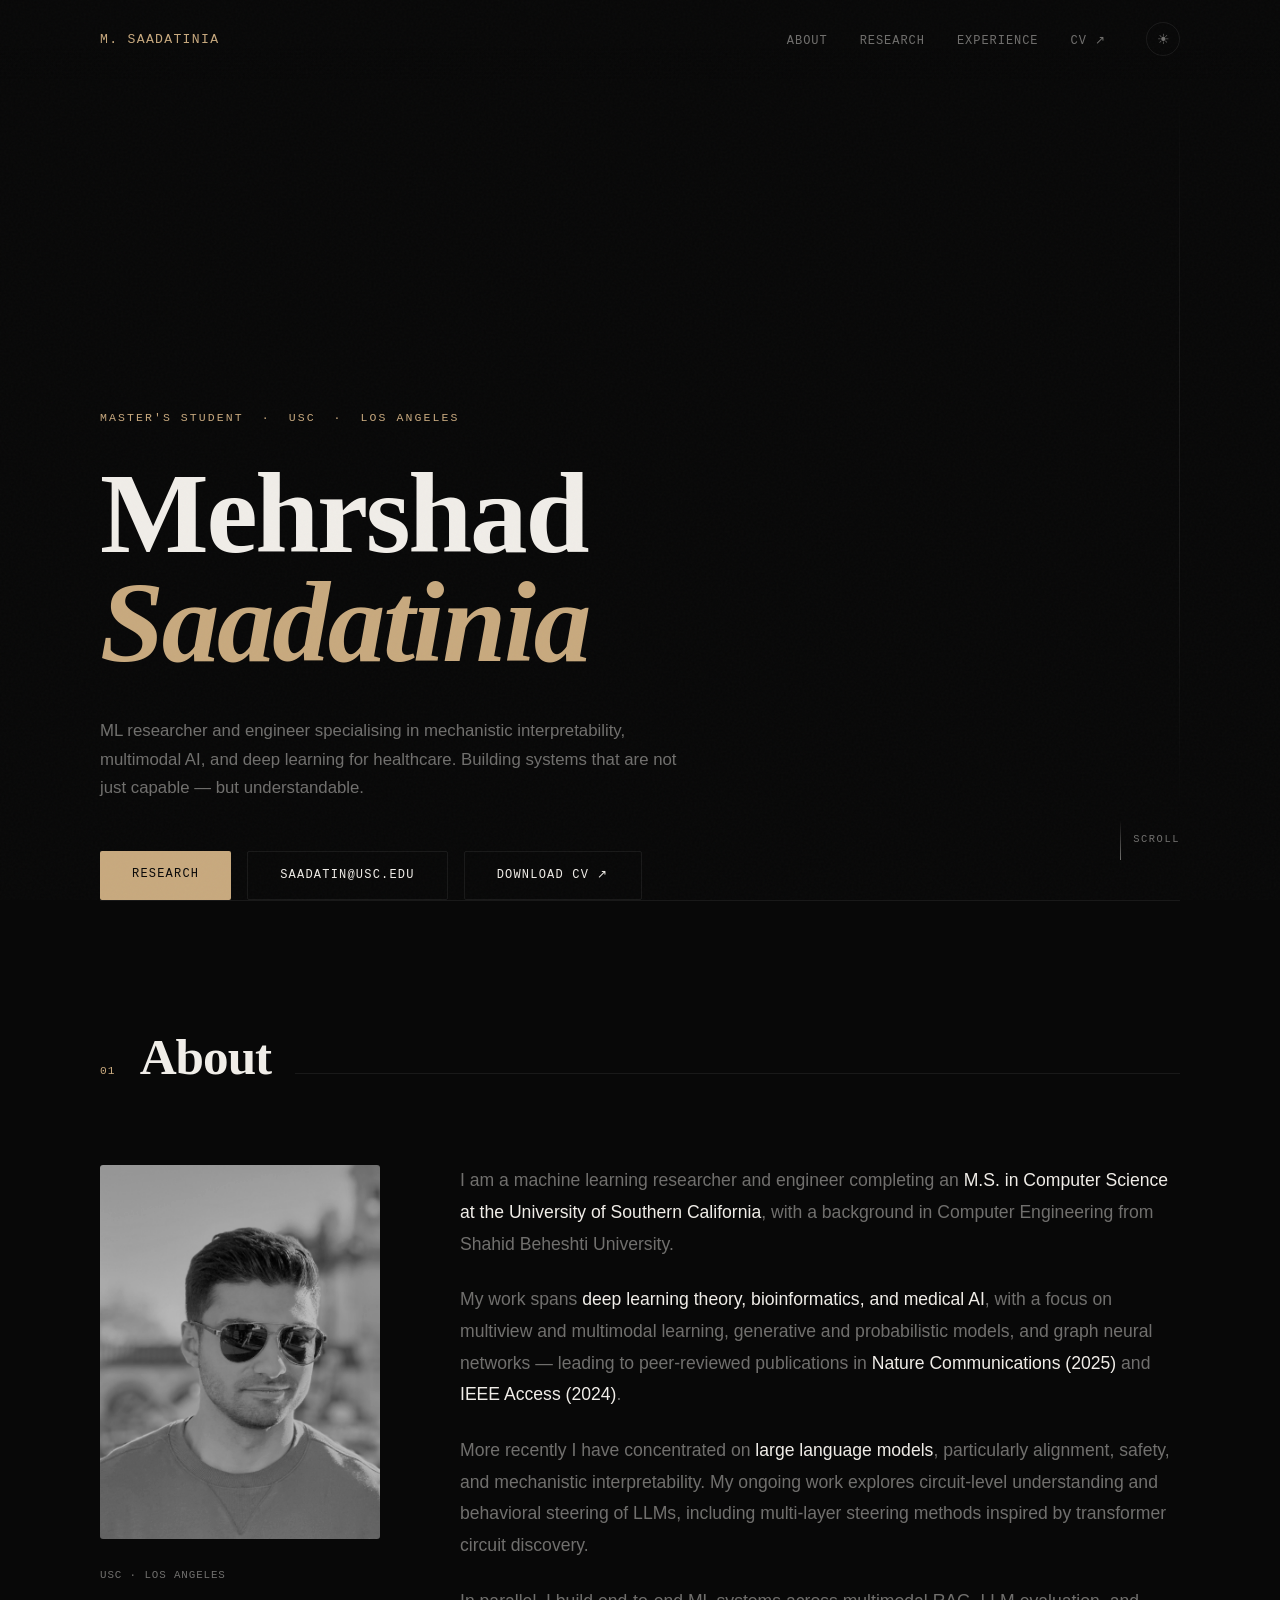
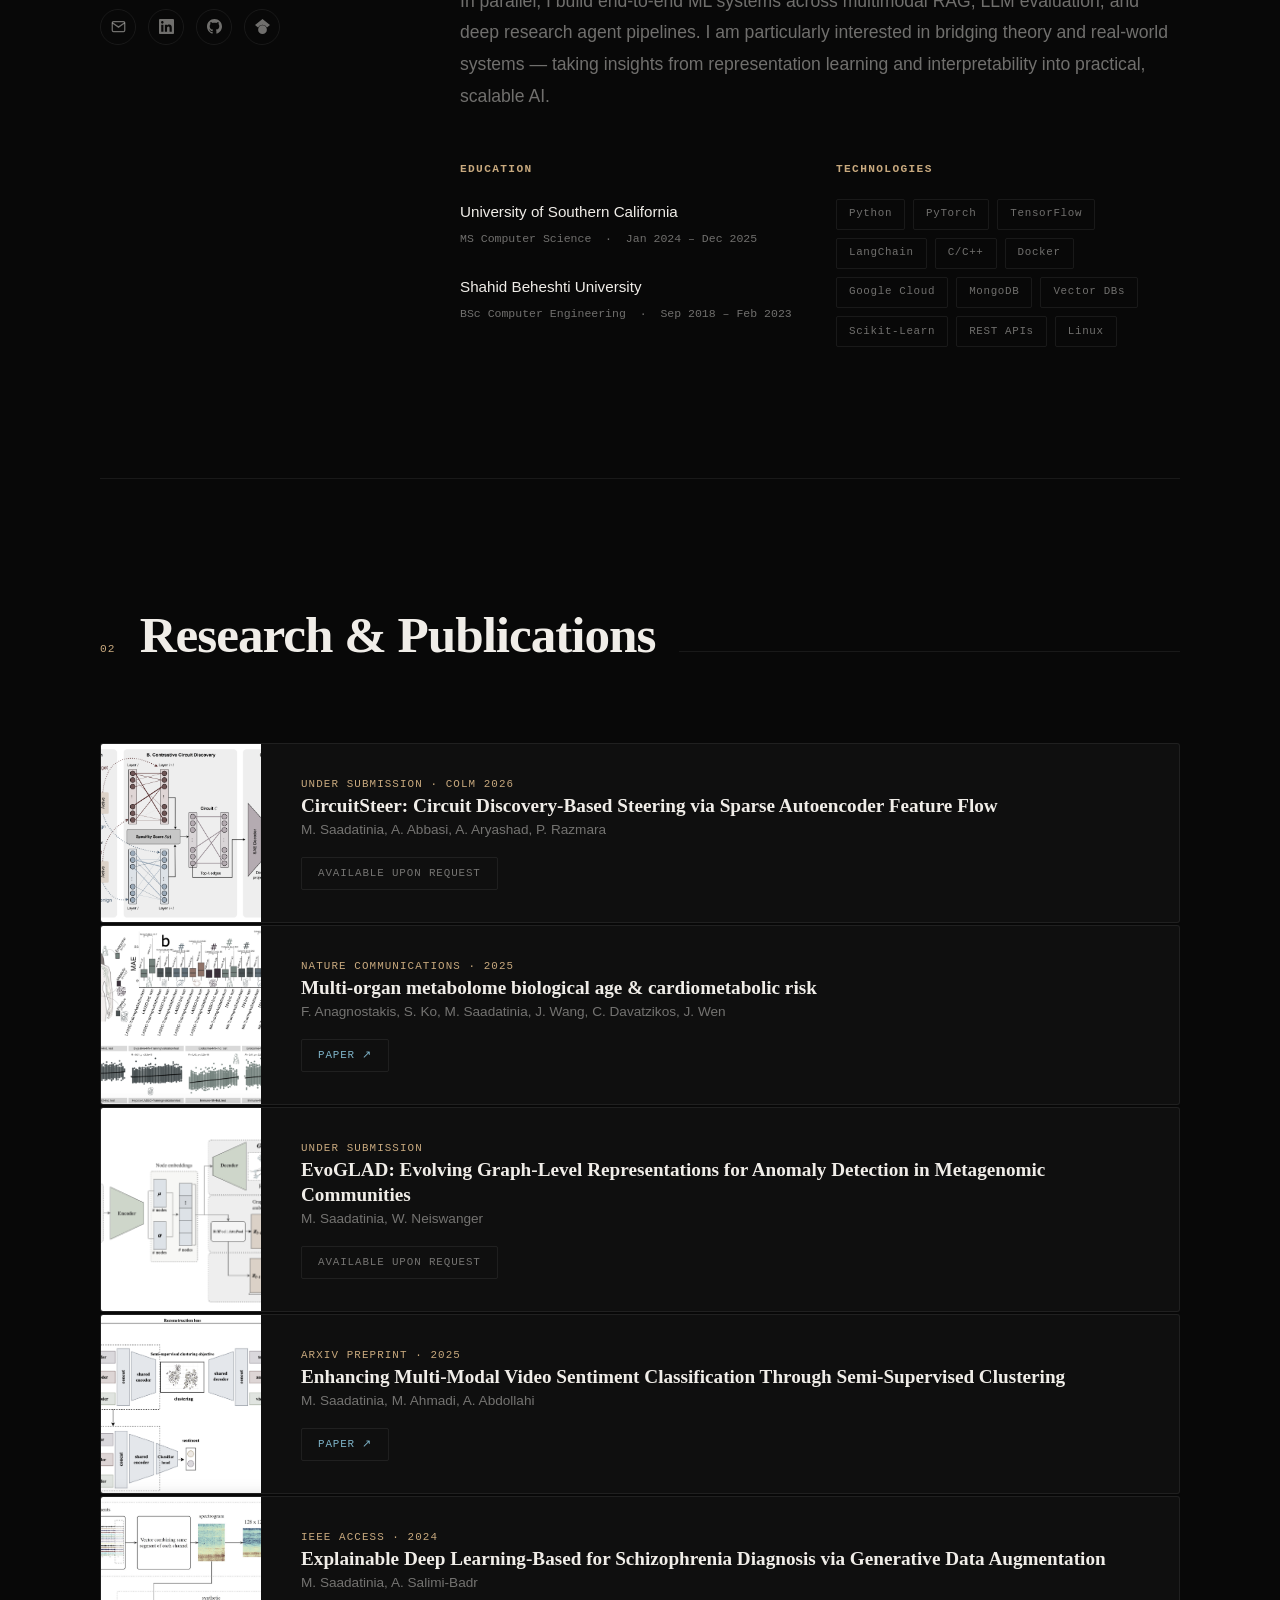
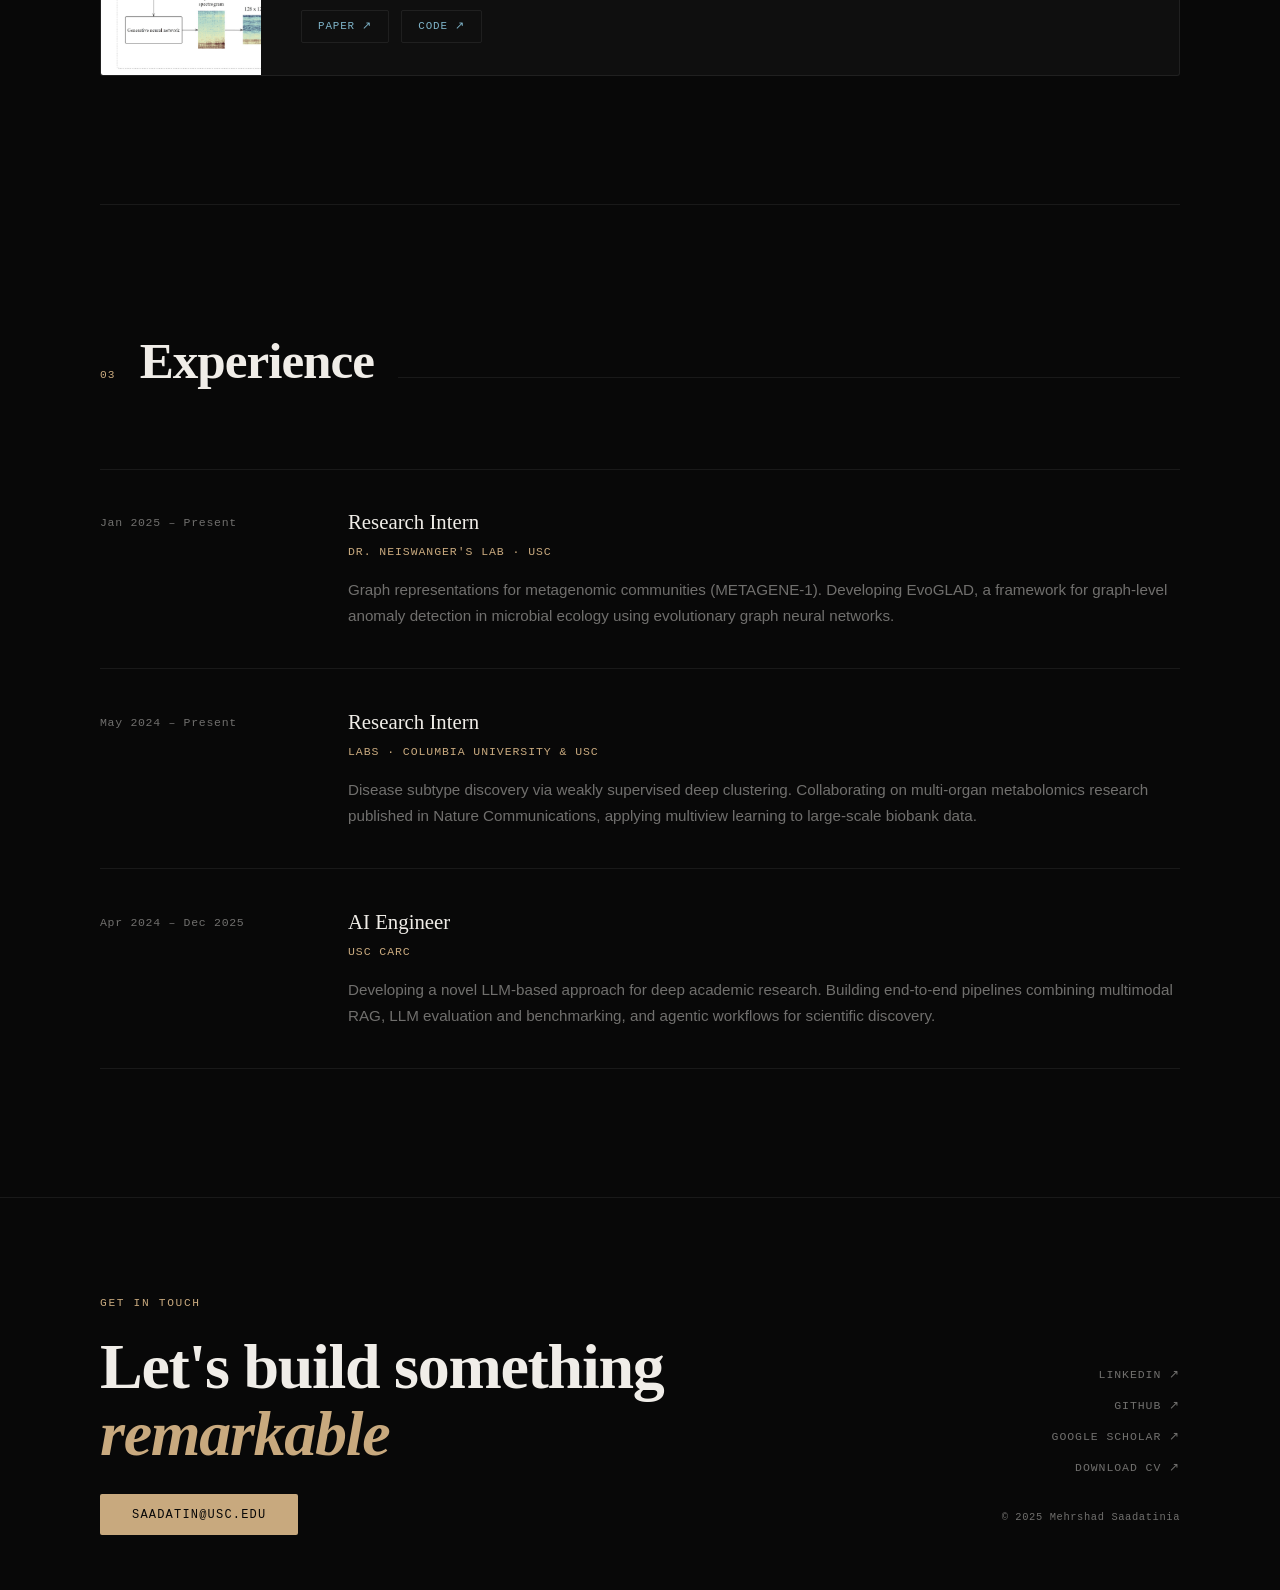
==== commit a455efcd: "Update aspect ratio and publication venue details" ====
--- a/index.html
+++ b/index.html
@@ -558,7 +558,7 @@
     @media (max-width: 860px) {
       .about-layout { grid-template-columns: 1fr; }
       .about-photo-wrap { position: static; display: flex; gap: 1.5rem; align-items: flex-start; }
-      .about-photo { width: 140px; aspect-ratio: auto; }
+      .about-photo { width: 140px; aspect-ratio: 1/1; }
       .two-col { grid-template-columns: 1fr; }
       .pub-item { grid-template-columns: 1fr; }
       .pub-thumb { min-height: 180px; width: 100%; }
@@ -704,7 +704,7 @@
         <img class="pub-thumb" src="assets/five.png" alt="CircuitSteer" />
         <div class="pub-body">
           <div>
-            <div class="pub-venue">Under Submission · ACL 2026 · 2025</div>
+            <div class="pub-venue">Under Submission · COLM 2026</div>
             <h3 class="pub-title">CircuitSteer: Circuit Discovery-Based Steering via Sparse Autoencoder Feature Flow</h3>
             <p class="pub-authors">M. Saadatinia, A. Abbasi, A. Aryashad, P. Razmara</p>
           </div>
@@ -732,7 +732,7 @@
         <img class="pub-thumb" src="assets/four.png" alt="EvoGLAD" />
         <div class="pub-body">
           <div>
-            <div class="pub-venue">Under Submission · AAAI 2026 · 2025</div>
+            <div class="pub-venue">Under Submission </div>
             <h3 class="pub-title">EvoGLAD: Evolving Graph-Level Representations for Anomaly Detection in Metagenomic Communities</h3>
             <p class="pub-authors">M. Saadatinia, W. Neiswanger</p>
           </div>
